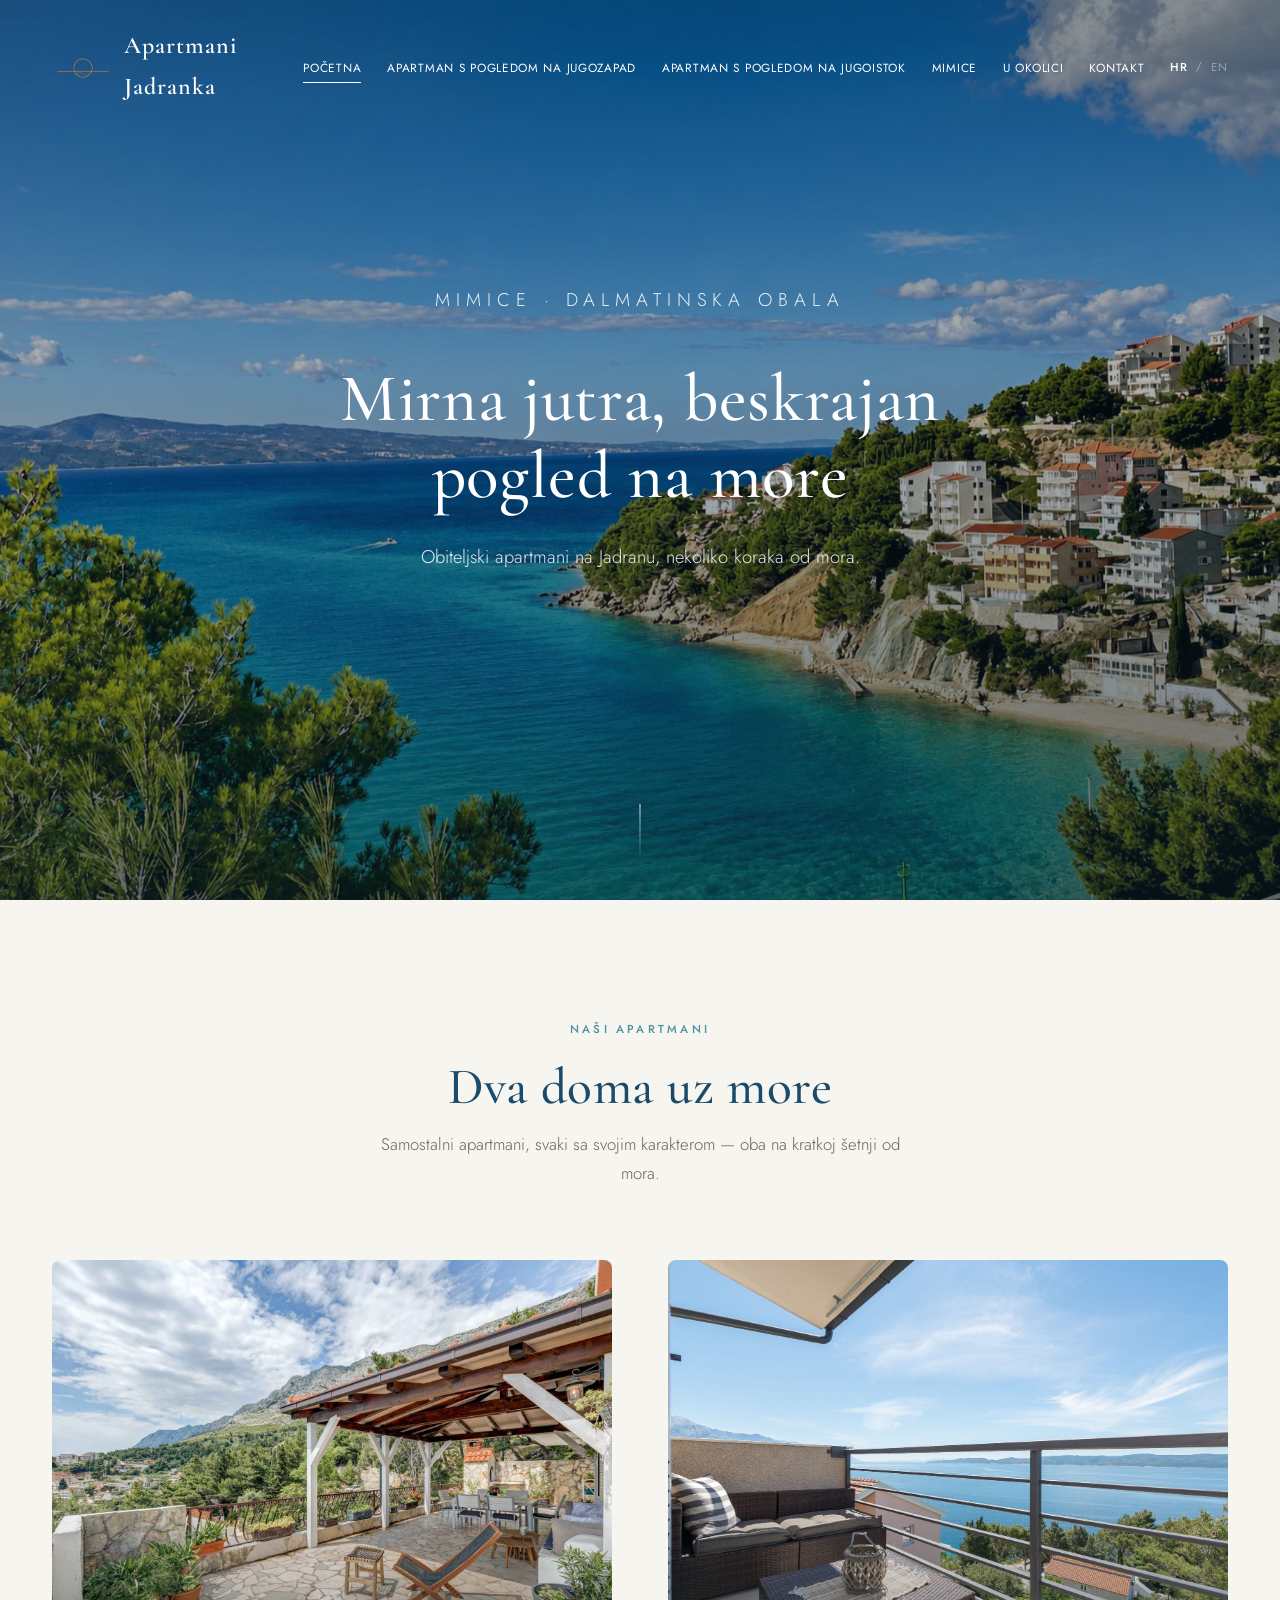
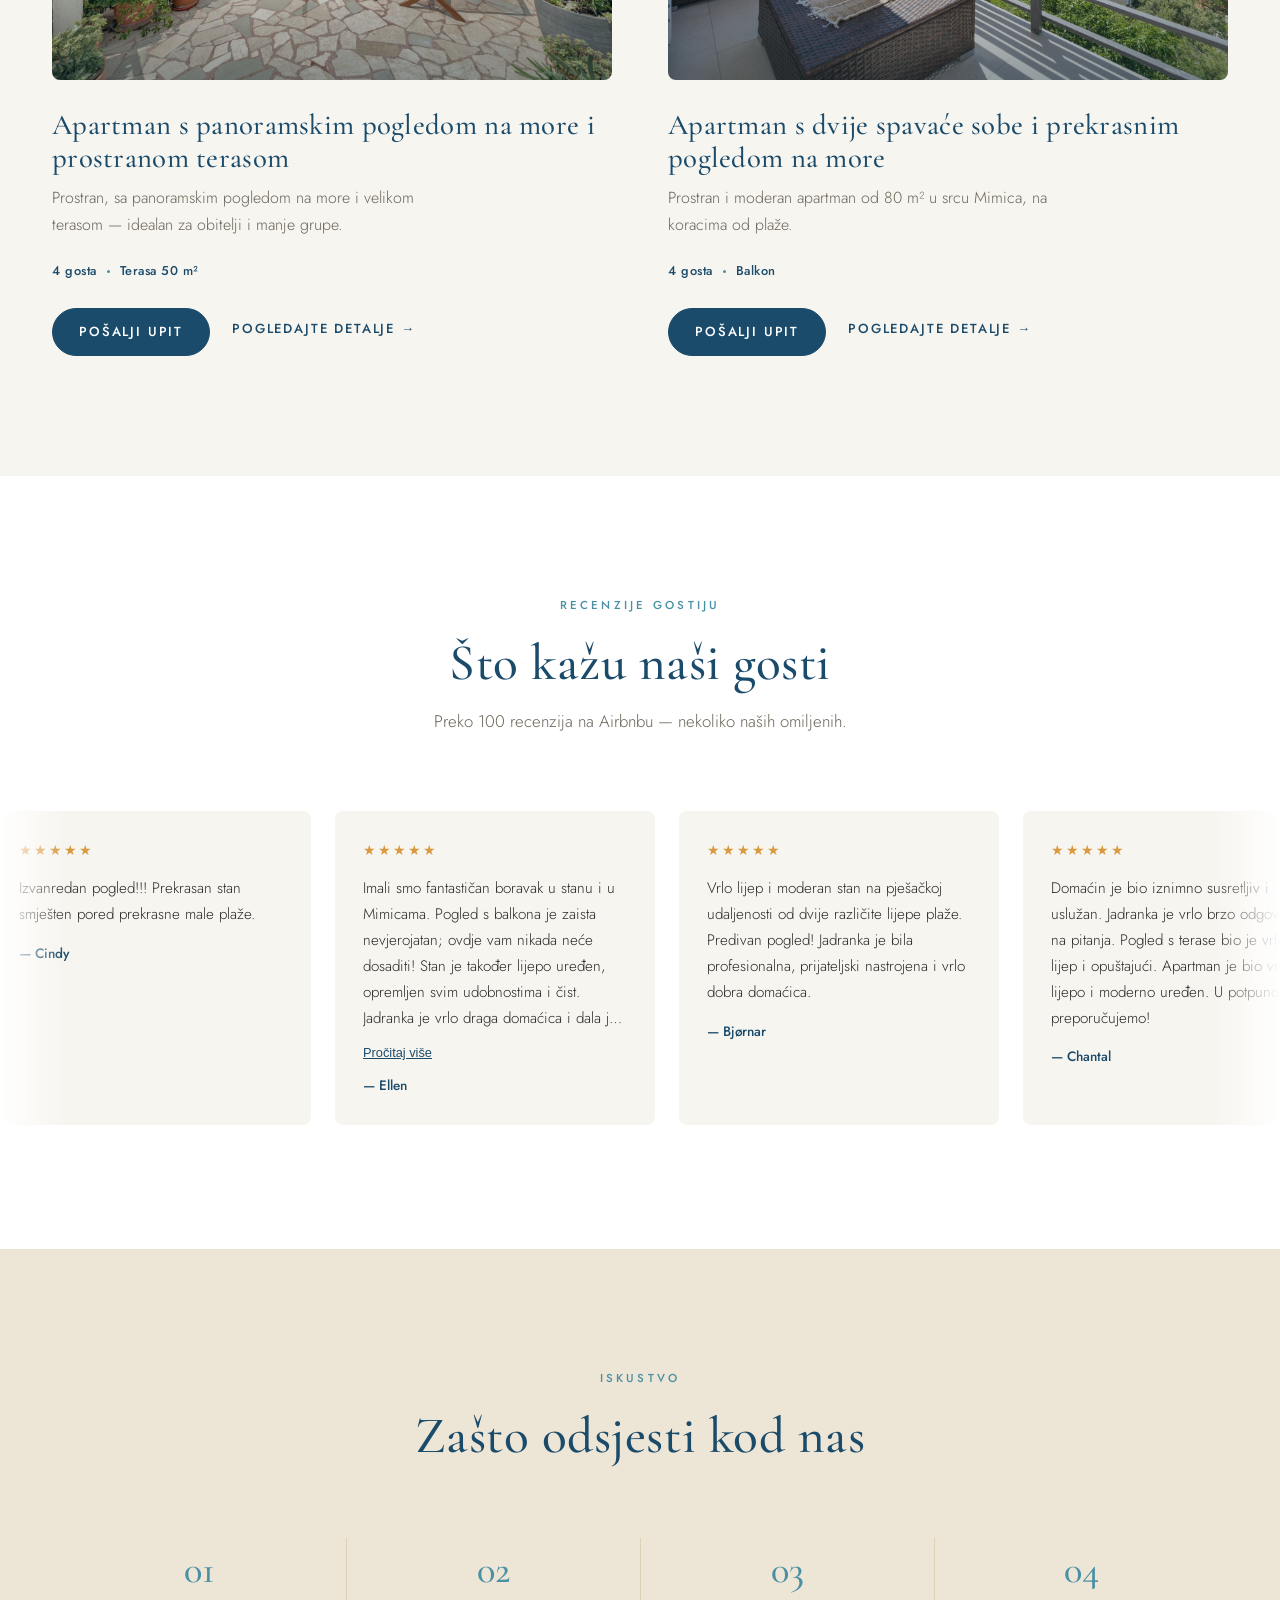
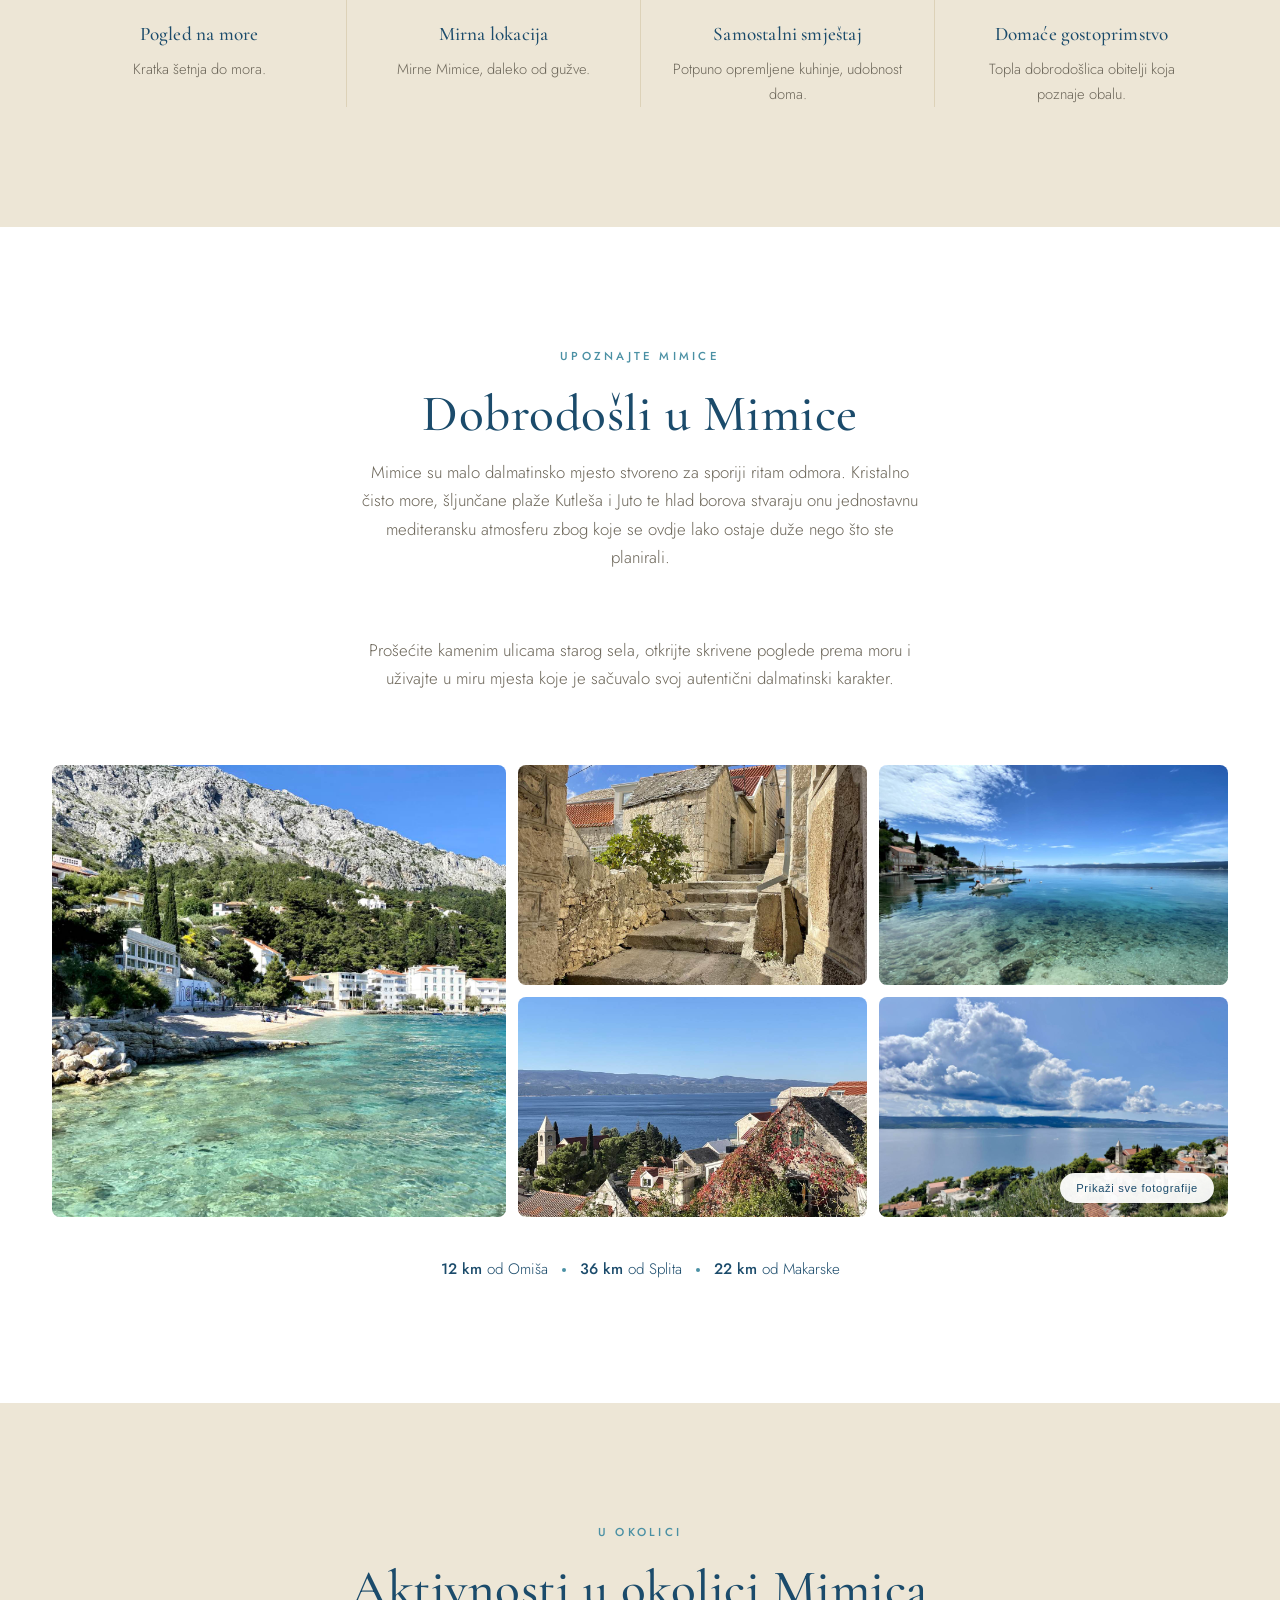
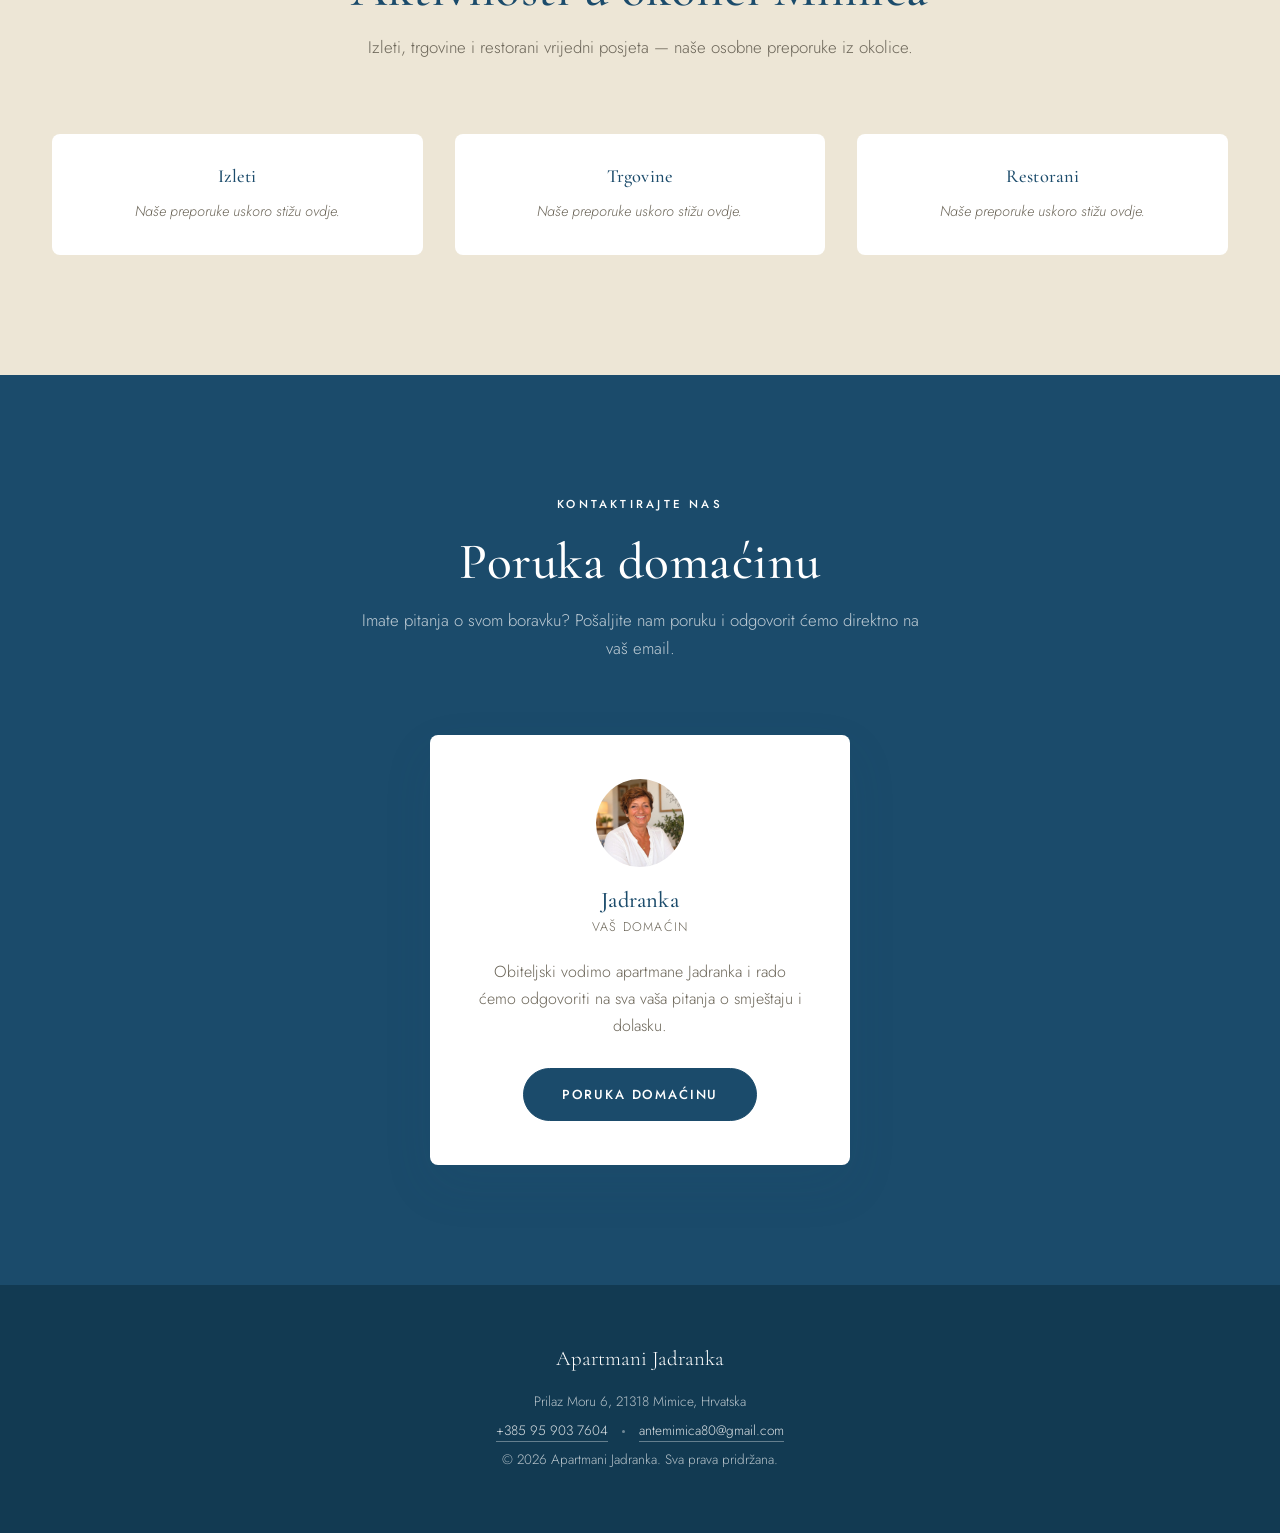
==== apartmani-jadranka/index.html @ 6786df34 "Add a Send Inquiry button to the homepage unit cards Lets a visitor jump straight to a unit's availa" ====
<!DOCTYPE html>
<html lang="hr">
<head>
  <meta charset="UTF-8">
  <meta name="viewport" content="width=device-width, initial-scale=1.0">
  <title>Apartmani Jadranka | Mimice, Dalmatinska obala, Hrvatska</title>
  <meta name="description" content="Obiteljski apartmani u Mimicama na dalmatinskoj obali, Hrvatska. Pogled na more, mirna lokacija, blizina plaže.">
  <link rel="preconnect" href="https://fonts.googleapis.com">
  <link rel="preconnect" href="https://fonts.gstatic.com" crossorigin>
  <link href="https://fonts.googleapis.com/css2?family=Cormorant+Garamond:wght@500;600&family=Jost:wght@300;400;500&display=swap" rel="stylesheet">
  <link rel="icon" href="images/favicon.ico" sizes="any">
  <link rel="icon" type="image/png" sizes="32x32" href="images/favicon-32x32.png">
  <link rel="icon" type="image/png" sizes="16x16" href="images/favicon-16x16.png">
  <link rel="apple-touch-icon" href="images/apple-touch-icon.png">
  <link rel="stylesheet" href="css/style.css?v=20260910">
</head>
<body>

  <header class="site-header">
    <nav class="nav">
      <a href="index.html" class="nav-brand"><img src="images/nav-logo-icon.png" alt="" class="nav-logo-icon" width="62" height="28">Apartmani Jadranka</a>
      <ul class="nav-links">
        <li><a href="index.html" class="active" data-i18n="nav.home">Home</a></li>
        <li><a href="pages/stan.html" data-i18n="nav.stan">Stan</a></li>
        <li><a href="pages/istok.html" data-i18n="nav.istok">Istok</a></li>
        <li><a href="index.html#mimice" data-i18n="nav.mimice">Mimice</a></li>
        <li><a href="index.html#riviera" data-i18n="nav.things">Nearby</a></li>
        <li><a href="index.html#contact" data-i18n="nav.contact">Contact</a></li>
        <li class="lang-switch">
          <button type="button" data-lang-btn="hr">HR</button>
          <span aria-hidden="true">/</span>
          <button type="button" data-lang-btn="en">EN</button>
        </li>
      </ul>
      <button class="nav-toggle" aria-label="Toggle menu" aria-expanded="false">
        <span></span><span></span><span></span>
      </button>
      <div class="nav-backdrop"></div>
    </nav>
  </header>

  <!-- ============ HERO ============ -->
  <section class="hero">
    <div class="hero-photo" style="background-image: url('images/mimice-hero.jpg?v=20260911');" aria-hidden="true"></div>
    <div class="hero-content">
      <p class="hero-eyebrow" data-i18n="home.hero.eyebrow">Mimice · Dalmatian Coast</p>
      <h1 data-i18n="home.hero.headline">Slow Mornings, Endless Sea Views</h1>
      <p data-i18n="home.hero.subtitle">Family-run apartments on the Adriatic, steps from the sea.</p>
    </div>
    <div class="scroll-cue"></div>
  </section>

  <!-- ============ INTRO / UNITS OVERVIEW ============ -->
  <section id="units" class="units-overview">
    <div class="container">
      <div class="section-header reveal">
        <span class="eyebrow" data-i18n="home.units.eyebrow">Our Apartments</span>
        <h2 class="section-title" data-i18n="home.units.title">Two Homes by the Sea</h2>
        <p class="section-subtitle" data-i18n="home.units.subtitle">Independent, self-contained apartments — each with its own character, both a short walk from the water.</p>
      </div>

      <div class="units-grid">
        <article class="unit-card reveal">
          <a href="pages/stan.html" class="unit-card-photo" data-i18n-aria-label="stan.display_name" aria-label="Stan"></a>
          <div class="unit-card-body">
            <h3><a href="pages/stan.html" data-i18n="stan.display_name">Stan</a></h3>
            <p data-i18n="home.units.stan_desc">Cozy and light-filled, with a private terrace — ideal for couples and small families.</p>
            <div class="unit-card-meta">
              <span data-i18n="home.units.stan_meta1">Sleeps 4</span>
              <span class="dot"></span>
              <span data-i18n="home.units.stan_meta2">Terrace</span>
            </div>
            <div class="unit-card-actions">
              <a href="pages/stan.html#availability" class="btn btn-primary" data-i18n="home.units.cta">Send Inquiry</a>
              <a href="pages/stan.html" class="text-link" data-i18n="home.units.stan_link">Discover Stan &rarr;</a>
            </div>
          </div>
        </article>

        <article class="unit-card reveal">
          <a href="pages/istok.html" class="unit-card-photo istok" data-i18n-aria-label="istok.display_name" aria-label="Istok"></a>
          <div class="unit-card-body">
            <h3><a href="pages/istok.html" data-i18n="istok.display_name">Istok</a></h3>
            <p data-i18n="home.units.istok_desc">A spacious, modern 80 m² apartment in the heart of Mimice, steps from the beach.</p>
            <div class="unit-card-meta">
              <span data-i18n="home.units.istok_meta1">Sleeps 4</span>
              <span class="dot"></span>
              <span data-i18n="home.units.istok_meta2">Balcony</span>
            </div>
            <div class="unit-card-actions">
              <a href="pages/istok.html#availability" class="btn btn-primary" data-i18n="home.units.cta">Send Inquiry</a>
              <a href="pages/istok.html" class="text-link" data-i18n="home.units.istok_link">Discover Istok &rarr;</a>
            </div>
          </div>
        </article>
      </div>
    </div>
  </section>

  <!-- ============ GUEST REVIEWS ============ -->
  <!-- Real Airbnb reviews (translated into HR/EN) — see js/reviews.js for the
       source data and js/i18n.js for the reviews.N.quote translations. The
       track below is built entirely by JS (duplicated for a seamless loop);
       this container just needs to exist. -->
  <section id="reviews" class="reviews-section">
    <div class="container">
      <div class="section-header reveal">
        <span class="eyebrow" data-i18n="reviews.eyebrow">Guest Reviews</span>
        <h2 class="section-title" data-i18n="reviews.title">What Our Guests Say</h2>
        <p class="section-subtitle" data-i18n="reviews.subtitle">Over 100 reviews on Airbnb — a few of our favorites.</p>
      </div>
    </div>
    <div class="reviews-track-wrap reveal">
      <div class="reviews-track" id="reviews-track"></div>
    </div>
  </section>

  <!-- ============ WHY STAY WITH US ============ -->
  <section class="why-stay">
    <div class="container">
      <div class="section-header reveal">
        <span class="eyebrow" data-i18n="home.why.eyebrow">The Experience</span>
        <h2 class="section-title" data-i18n="home.why.title">Why Stay With Us</h2>
      </div>

      <div class="features-grid reveal">
        <div class="feature-card">
          <div class="feature-icon">01</div>
          <h3 data-i18n="home.why.f1_title">Sea Views</h3>
          <p data-i18n="home.why.f1_desc">A short walk to the water's edge.</p>
        </div>
        <div class="feature-card">
          <div class="feature-icon">02</div>
          <h3 data-i18n="home.why.f2_title">Quiet Location</h3>
          <p data-i18n="home.why.f2_desc">Peaceful Mimice, away from the crowds.</p>
        </div>
        <div class="feature-card">
          <div class="feature-icon">03</div>
          <h3 data-i18n="home.why.f3_title">Self-Catering</h3>
          <p data-i18n="home.why.f3_desc">Fully equipped kitchens, home comforts.</p>
        </div>
        <div class="feature-card">
          <div class="feature-icon">04</div>
          <h3 data-i18n="home.why.f4_title">Local Hospitality</h3>
          <p data-i18n="home.why.f4_desc">A warm welcome from a family that knows the coast.</p>
        </div>
      </div>
    </div>
  </section>

  <!-- ============ MIMICE ============ -->
  <section id="mimice" class="mimice-section">
    <div class="container">
      <div class="section-header reveal">
        <span class="eyebrow" data-i18n="mimice.eyebrow">Discover Mimice</span>
        <h2 class="section-title" data-i18n="mimice.title">Welcome to Mimice</h2>
        <p class="section-subtitle" data-i18n="mimice.intro">Mimice is a small Dalmatian village made for a slower kind of holiday. Crystal-clear sea, the pebble beaches of Kutleša and Juto, and the shade of pine trees create that simple Mediterranean feeling that makes it easy to stay longer than you planned.</p>
        <p class="section-subtitle" data-i18n="mimice.intro2">Wander the stone streets of the old village, discover hidden glimpses of the sea, and enjoy the peace of a place that has kept its authentic Dalmatian character.</p>
      </div>

      <!-- The 2 "featured" photos (class="gallery-featured") are the ones shown in the
           compact preview (js/gallery.js) before a visitor clicks "Show all photos" — move
           the class to different tiles below to change which photos represent Mimice. -->
      <div class="gallery-grid reveal">
        <div class="gallery-item gallery-featured" style="background: url('images/mimice-1.jpg?v=20260911') center/cover no-repeat;"><span data-i18n="mimice.gallery.1">Mimice Coastline</span></div>
        <div class="gallery-item gallery-featured" style="background: url('images/mimice-2.jpg?v=20260911') center/cover no-repeat;"><span data-i18n="mimice.gallery.2">Old Village Alley</span></div>
        <div class="gallery-item" style="background: url('images/mimice-3.jpg?v=20260911') center/cover no-repeat;"><span data-i18n="mimice.gallery.3">Village Harbour</span></div>
        <div class="gallery-item" style="background: url('images/mimice-4.jpg?v=20260911') center/cover no-repeat;"><span data-i18n="mimice.gallery.4">View Over the Old Village</span></div>
        <div class="gallery-item" style="background: url('images/mimice-5.jpg?v=20260911') center/cover no-repeat;"><span data-i18n="mimice.gallery.5">Mimice from Above</span></div>
        <div class="gallery-item" style="background: url('images/mimice-6.jpg?v=20260911') center/cover no-repeat;"><span data-i18n="mimice.gallery.6">Along the Beach</span></div>
        <div class="gallery-item" style="background: url('images/mimice-7.jpg?v=20260911') center/cover no-repeat;"><span data-i18n="mimice.gallery.7">Summer Days at the Beach</span></div>
        <div class="gallery-item" style="background: url('images/mimice-8.jpg?v=20260911') center/cover no-repeat;"><span data-i18n="mimice.gallery.8">Crystal-Clear Water</span></div>
        <div class="gallery-item" style="background: url('images/mimice-9.jpg?v=20260911') center/cover no-repeat;"><span data-i18n="mimice.gallery.9">A Quiet Cove</span></div>
        <div class="gallery-item" style="background: url('images/mimice-10.jpg?v=20260911') center/cover no-repeat;"><span data-i18n="mimice.gallery.10">Hidden Corner of the Coast</span></div>
        <div class="gallery-item" style="background: url('images/mimice-11.jpg?v=20260911') center/cover no-repeat;"><span data-i18n="mimice.gallery.11">Sunset by the Sea</span></div>
        <div class="gallery-item" style="background: url('images/mimice-12.jpg?v=20260911') center/cover no-repeat;"><span data-i18n="mimice.gallery.12">Evening on the Adriatic</span></div>
        <div class="gallery-item" style="background: url('images/mimice-13.jpg?v=20260911') center/cover no-repeat;"><span data-i18n="mimice.gallery.13">Mimice at Dusk</span></div>
        <div class="gallery-item" style="background: url('images/mimice-14.jpg?v=20260911') center/cover no-repeat;"><span data-i18n="mimice.gallery.14">Mimice by Night</span></div>
      </div>

      <p class="mimice-distances reveal">
        <span><strong>12 km</strong> <span data-i18n="mimice.dist_omis">from Omiš</span></span>
        <span class="dot" aria-hidden="true"></span>
        <span><strong>36 km</strong> <span data-i18n="mimice.dist_split">from Split</span></span>
        <span class="dot" aria-hidden="true"></span>
        <span><strong>22 km</strong> <span data-i18n="mimice.dist_makarska">from Makarska</span></span>
      </p>
    </div>
  </section>

  <!-- ============ LOCAL AREA GUIDE ============ -->
  <section id="riviera" class="riviera-section">
    <div class="container">
      <div class="section-header reveal">
        <span class="eyebrow" data-i18n="riviera.eyebrow">Nearby</span>
        <h2 class="section-title" data-i18n="riviera.title">Things to Do Around Mimice</h2>
        <p class="section-subtitle" data-i18n="riviera.intro">Excursions, shops, and restaurants worth the trip — our own recommendations from the area.</p>
      </div>

      <div class="riviera-categories reveal">
        <div class="riviera-category">
          <h3 data-i18n="riviera.cat_excursions">Excursions</h3>
          <p class="riviera-placeholder" data-i18n="riviera.coming_soon">Our recommendations are coming here soon.</p>
        </div>
        <div class="riviera-category">
          <h3 data-i18n="riviera.cat_shops">Shops</h3>
          <p class="riviera-placeholder" data-i18n="riviera.coming_soon">Our recommendations are coming here soon.</p>
        </div>
        <div class="riviera-category">
          <h3 data-i18n="riviera.cat_restaurants">Restaurants</h3>
          <p class="riviera-placeholder" data-i18n="riviera.coming_soon">Our recommendations are coming here soon.</p>
        </div>
      </div>
    </div>
  </section>

  <!-- ============ CONTACT / MESSAGE HOST ============ -->
  <section id="contact" class="contact-section">
    <div class="container">
      <div class="section-header reveal">
        <span class="eyebrow" data-i18n="contact.eyebrow">Get in Touch</span>
        <h2 class="section-title" data-i18n="contact.title">Message Your Host</h2>
        <p class="section-subtitle" data-i18n="contact.subtitle">Questions about your stay? Send us a message and we'll reply directly to your email.</p>
      </div>

      <div class="contact-grid contact-grid-solo reveal">
        <div class="host-card">
          <img class="host-avatar" src="images/host-jadranka.jpg" alt="" aria-hidden="true">
          <h3 class="host-name" data-i18n="contact.host_name">Jadranka</h3>
          <p class="host-role" data-i18n="contact.host_role">Your Host</p>
          <p class="host-blurb" data-i18n="contact.host_blurb">We run Apartmani Jadranka as a family and are always happy to answer your questions about the apartments and your stay.</p>
          <button type="button" class="btn btn-primary" id="message-host-btn" data-i18n="contact.message_host_cta">Message Host</button>
        </div>
      </div>
    </div>
  </section>

  <!-- ============ MESSAGE HOST MODAL ============ -->
  <div class="modal-overlay" id="host-message-modal" hidden>
    <div class="modal-dialog" role="dialog" aria-modal="true" aria-labelledby="host-modal-title">
      <button type="button" class="modal-close" id="host-modal-close" data-i18n-aria-label="contact.modal_close" aria-label="Close">&times;</button>
      <h3 id="host-modal-title" data-i18n="contact.modal_title">Message Ante</h3>
      <form id="host-message-form" novalidate>
        <div class="form-group">
          <label for="host-msg-name" data-i18n="contact.form_name">Full Name</label>
          <input type="text" id="host-msg-name" name="name" data-i18n-placeholder="contact.form_name_ph" placeholder="Your name" required>
        </div>
        <div class="form-group">
          <label for="host-msg-email" data-i18n="contact.form_email">Email</label>
          <input type="email" id="host-msg-email" name="email" placeholder="you@example.com" required>
        </div>
        <div class="form-group">
          <label for="host-msg-message" data-i18n="contact.form_message">Message</label>
          <textarea id="host-msg-message" name="message" data-i18n-placeholder="contact.form_message_ph" placeholder="Tell us about your stay — number of guests, dates, special requests, etc." required></textarea>
        </div>
        <button type="submit" class="btn btn-primary" data-i18n="contact.form_submit">Send Message</button>
        <div id="host-message-status" class="form-status" role="status"></div>
      </form>
    </div>
  </div>

  <footer class="site-footer">
    <div class="container">
      <p class="footer-brand">Apartmani Jadranka</p>
      <p data-i18n="footer.address">Prilaz Moru 6, 21318 Mimice, Hrvatska</p>
      <p class="footer-contact">
        <a href="tel:+385959037604">+385 95 903 7604</a>
        <span class="dot" aria-hidden="true"></span>
        <a href="mailto:antemimica80@gmail.com">antemimica80@gmail.com</a>
      </p>
      <p>&copy; <span id="year"></span> Apartmani Jadranka. <span data-i18n="footer.rights">All rights reserved.</span></p>
    </div>
  </footer>

  <script src="js/i18n.js?v=20260911"></script>
  <script src="js/main.js?v=20260910"></script>
  <script src="js/gallery.js?v=20260911"></script>
  <script src="js/reviews.js?v=20260911"></script>
  <script>document.getElementById('year').textContent = new Date().getFullYear();</script>
</body>
</html>
---- apartmani-jadranka/css/style.css ----
/* ===========================================================
   Apartmani Jadranka — shared stylesheet
   Boutique Mediterranean: deep sea blue, warm stone white, sand.
   Edit the CSS variables below to retheme the whole site at once.
   =========================================================== */

:root {
  /* --- Colors --- */
  --color-sea-deep: #1b4b6b;
  --color-sea: #4a90a4;
  --color-sea-mist: #eef3f4;
  --color-stone: #f7f5f0;
  --color-sand: #ede6d6;
  --color-sand-dark: #ddd2b8;
  --color-white: #ffffff;
  --color-text: #2a2a28;
  --color-text-light: #6b6558;

  /* --- Type --- */
  --font-display: 'Cormorant Garamond', Georgia, 'Times New Roman', serif;
  --font-body: 'Jost', -apple-system, BlinkMacSystemFont, 'Segoe UI', sans-serif;

  /* --- Layout --- */
  --max-width: 1240px;
  --radius: 4px;
  --radius-lg: 8px;
  --shadow-soft: 0 20px 50px rgba(27, 75, 107, 0.1);
  --shadow-small: 0 6px 20px rgba(27, 75, 107, 0.1);
}

/* --- Reset --- */
* {
  box-sizing: border-box;
  margin: 0;
  padding: 0;
}

html {
  scroll-behavior: smooth;
}

body {
  font-family: var(--font-body);
  font-weight: 300;
  color: var(--color-text);
  background-color: var(--color-stone);
  line-height: 1.7;
  -webkit-font-smoothing: antialiased;
}

img {
  max-width: 100%;
  display: block;
}

a {
  color: inherit;
  text-decoration: none;
}

ul {
  list-style: none;
}

.container {
  width: 100%;
  max-width: var(--max-width);
  margin: 0 auto;
  padding: 0 32px;
}

h1, h2, h3, h4 {
  font-family: var(--font-display);
  font-weight: 500;
  line-height: 1.15;
  color: var(--color-sea-deep);
  letter-spacing: 0.01em;
}

.eyebrow {
  display: block;
  text-transform: uppercase;
  letter-spacing: 0.28em;
  font-size: 0.72rem;
  font-weight: 500;
  color: var(--color-sea);
  margin-bottom: 18px;
}

h2.section-title {
  font-size: clamp(2.2rem, 5vw, 3.2rem);
  font-weight: 500;
  text-align: center;
  margin-bottom: 14px;
}

p.section-subtitle {
  text-align: center;
  color: var(--color-text-light);
  max-width: 560px;
  margin: 0 auto 64px;
  font-size: 1.05rem;
  font-weight: 300;
}

.section-header {
  text-align: center;
  margin-bottom: 72px;
}

section {
  padding: 120px 0;
}

/* --- Scroll reveal --- */
.reveal {
  opacity: 0;
  transform: translateY(28px);
  transition: opacity 0.9s ease, transform 0.9s ease;
}

.reveal.visible {
  opacity: 1;
  transform: translateY(0);
}

.btn {
  display: inline-block;
  padding: 16px 38px;
  border-radius: 999px;
  font-family: var(--font-body);
  font-weight: 500;
  font-size: 0.82rem;
  letter-spacing: 0.14em;
  text-transform: uppercase;
  cursor: pointer;
  border: 1px solid transparent;
  transition: all 0.3s ease;
}

.btn-primary {
  background-color: var(--color-sea-deep);
  color: var(--color-white);
  border-color: var(--color-sea-deep);
}

.btn-primary:hover {
  background-color: transparent;
  color: var(--color-sea-deep);
}

.contact-section .btn-primary:hover {
  background-color: var(--color-white);
  color: var(--color-sea-deep);
}

.btn-outline {
  background-color: transparent;
  border-color: var(--color-sea-deep);
  color: var(--color-sea-deep);
}

.btn-outline:hover {
  background-color: var(--color-sea-deep);
  color: var(--color-white);
}

.text-link {
  display: inline-flex;
  align-items: center;
  gap: 8px;
  font-size: 0.82rem;
  font-weight: 500;
  letter-spacing: 0.14em;
  text-transform: uppercase;
  color: var(--color-sea-deep);
  border-bottom: 1px solid transparent;
  padding-bottom: 4px;
  transition: gap 0.25s ease, border-color 0.25s ease;
}

.text-link:hover {
  gap: 14px;
  border-color: var(--color-sea-deep);
}

/* ===========================================================
   Header / Navigation
   =========================================================== */

.site-header {
  position: fixed;
  top: 0;
  left: 0;
  right: 0;
  z-index: 100;
  background-color: transparent;
  transition: background-color 0.4s ease, box-shadow 0.4s ease, padding 0.4s ease;
}

.site-header.scrolled,
.site-header.solid {
  background-color: rgba(247, 245, 240, 0.94);
  backdrop-filter: blur(10px);
  box-shadow: 0 4px 24px rgba(27, 75, 107, 0.08);
}

.nav {
  display: flex;
  align-items: center;
  justify-content: space-between;
  padding: 26px 32px;
  max-width: var(--max-width);
  margin: 0 auto;
  transition: padding 0.4s ease;
}

.site-header.scrolled .nav {
  padding: 18px 32px;
}

.nav-brand {
  display: flex;
  align-items: center;
  gap: 10px;
  font-family: var(--font-display);
  font-size: 1.5rem;
  font-weight: 600;
  letter-spacing: 0.04em;
  color: var(--color-white);
  transition: color 0.4s ease;
}

.nav-logo-icon {
  height: 28px;
  width: auto;
  flex: none;
}

.site-header.scrolled .nav-brand,
.site-header.solid .nav-brand {
  color: var(--color-sea-deep);
}

.nav-links {
  display: flex;
  gap: 26px;
  align-items: center;
}

.nav-links a {
  font-weight: 400;
  font-size: 0.74rem;
  letter-spacing: 0.06em;
  text-transform: uppercase;
  color: var(--color-white);
  white-space: nowrap;
  padding-bottom: 6px;
  border-bottom: 1px solid transparent;
  transition: border-color 0.25s ease, color 0.4s ease;
}

.site-header.scrolled .nav-links a,
.site-header.solid .nav-links a {
  color: var(--color-text);
}

.nav-links a:hover,
.nav-links a.active {
  border-bottom-color: currentColor;
}

.lang-switch {
  display: flex;
  align-items: center;
  gap: 8px;
  font-size: 0.72rem;
  letter-spacing: 0.08em;
  color: rgba(255, 255, 255, 0.6);
  transition: color 0.4s ease;
}

.site-header.scrolled .lang-switch,
.site-header.solid .lang-switch {
  color: var(--color-text-light);
}

.lang-switch button {
  background: none;
  border: none;
  padding: 0;
  font-family: var(--font-body);
  font-size: 0.72rem;
  letter-spacing: 0.08em;
  color: inherit;
  cursor: pointer;
  opacity: 0.65;
  transition: opacity 0.2s ease;
}

.lang-switch button.active {
  opacity: 1;
  font-weight: 500;
  color: var(--color-white);
}

.site-header.scrolled .lang-switch button.active,
.site-header.solid .lang-switch button.active {
  color: var(--color-sea-deep);
}

.nav-toggle {
  display: none;
  flex-direction: column;
  justify-content: space-between;
  width: 26px;
  height: 18px;
  background: none;
  border: none;
  cursor: pointer;
  padding: 0;
}

.nav-toggle span {
  display: block;
  height: 1px;
  width: 100%;
  background-color: var(--color-white);
  transition: transform 0.25s ease, opacity 0.25s ease, background-color 0.4s ease;
}

.site-header.scrolled .nav-toggle span,
.site-header.solid .nav-toggle span {
  background-color: var(--color-sea-deep);
}

.nav-toggle[aria-expanded="true"] span:nth-child(1) {
  transform: translateY(8.5px) rotate(45deg);
}

.nav-toggle[aria-expanded="true"] span:nth-child(2) {
  opacity: 0;
}

.nav-toggle[aria-expanded="true"] span:nth-child(3) {
  transform: translateY(-8.5px) rotate(-45deg);
}

/* The hamburger turns into an X above the drawer, so it needs the
   drawer's (dark-on-light) color regardless of header scroll state. */
.nav-toggle[aria-expanded="true"] span {
  background-color: var(--color-sea-deep) !important;
}

.nav-backdrop {
  display: none;
}

/* ===========================================================
   Hero
   =========================================================== */

.hero {
  position: relative;
  min-height: 100vh;
  display: flex;
  align-items: center;
  justify-content: center;
  text-align: center;
  color: var(--color-white);
  overflow: hidden;
  background-color: var(--color-sea-deep);
}

.hero-photo {
  position: absolute;
  inset: 0;
  z-index: 0;
  background-size: cover;
  background-position: center;
  animation: hero-photo-in 1.8s ease both;
}

@keyframes hero-photo-in {
  from { opacity: 0; transform: scale(1.06); }
  to { opacity: 1; transform: scale(1); }
}

.hero::after {
  content: "";
  position: absolute;
  inset: 0;
  z-index: 1;
  background: linear-gradient(180deg, rgba(9, 26, 36, 0.5) 0%, rgba(9, 26, 36, 0.32) 42%, rgba(9, 26, 36, 0.62) 100%);
  pointer-events: none;
}

.hero-content {
  position: relative;
  z-index: 2;
  padding: 0 32px;
  max-width: 760px;
}

.hero-eyebrow {
  text-transform: uppercase;
  letter-spacing: 0.32em;
  font-size: 0.78rem;
  font-weight: 400;
  color: rgba(255, 255, 255, 0.85);
  margin-bottom: 26px;
}

.hero h1 {
  color: var(--color-white);
  font-weight: 500;
  font-size: clamp(2.2rem, 5.5vw, 4.2rem);
  line-height: 1.15;
  margin-bottom: 26px;
  letter-spacing: 0.01em;
}

.hero p {
  font-size: clamp(1rem, 1.6vw, 1.15rem);
  font-weight: 300;
  color: rgba(255, 255, 255, 0.88);
  max-width: 480px;
  margin: 0 auto 44px;
  line-height: 1.8;
}

.scroll-cue {
  position: absolute;
  bottom: 40px;
  left: 50%;
  transform: translateX(-50%);
  z-index: 2;
  width: 1px;
  height: 56px;
  background: linear-gradient(180deg, rgba(255, 255, 255, 0.9), transparent);
}

/* ===========================================================
   Units overview (homepage)
   =========================================================== */

.units-overview {
  background-color: var(--color-stone);
}

.units-grid {
  display: grid;
  grid-template-columns: repeat(2, 1fr);
  gap: 56px;
}

.unit-card {
  text-align: left;
}

.unit-card-photo {
  height: 420px;
  display: flex;
  align-items: flex-end;
  color: var(--color-white);
  padding: 32px;
  border-radius: var(--radius-lg);
  overflow: hidden;
  position: relative;
  margin-bottom: 28px;
  background: linear-gradient(180deg, rgba(18, 40, 51, 0) 55%, rgba(18, 40, 51, 0.45) 100%), url('../images/stan-cover.jpg?v=20260911') center/cover no-repeat;
  transition: transform 0.6s cubic-bezier(0.22, 1, 0.36, 1);
}

.unit-card-photo.istok {
  background: linear-gradient(180deg, rgba(18, 40, 51, 0) 55%, rgba(18, 40, 51, 0.45) 100%), url('../images/istok-cover.jpg') center/cover no-repeat;
}

.unit-card:hover .unit-card-photo {
  transform: scale(1.03);
}

.unit-card-photo-label {
  position: relative;
  z-index: 2;
  font-family: var(--font-body);
  font-size: 0.72rem;
  letter-spacing: 0.18em;
  text-transform: uppercase;
  opacity: 0.85;
}

.unit-card-body h3 {
  font-size: 1.8rem;
  margin-bottom: 10px;
}

.unit-card-body h3 a {
  transition: color 0.2s ease;
}

.unit-card-body h3 a:hover {
  color: var(--color-sea);
}

.unit-card-body p {
  color: var(--color-text-light);
  margin-bottom: 22px;
  font-weight: 300;
  max-width: 46ch;
}

.unit-card-meta {
  display: flex;
  align-items: center;
  gap: 10px;
  margin-bottom: 26px;
  font-size: 0.8rem;
  letter-spacing: 0.04em;
  color: var(--color-sea-deep);
  font-weight: 500;
}

.unit-card-meta .dot {
  width: 3px;
  height: 3px;
  border-radius: 50%;
  background-color: var(--color-sea);
}

.unit-card-actions {
  display: flex;
  align-items: center;
  flex-wrap: wrap;
  gap: 22px;
}

.unit-card-actions .btn {
  padding: 12px 26px;
}

/* ===========================================================
   Guest reviews (rotating marquee — see js/reviews.js)
   =========================================================== */

.reviews-section {
  background-color: var(--color-white);
  overflow: hidden;
}

.reviews-track-wrap {
  overflow-x: auto;
  overflow-y: hidden;
  -webkit-overflow-scrolling: touch;
  scrollbar-width: none;
  -ms-overflow-style: none;
  cursor: grab;
  /* Fade the marquee out at both edges instead of hard-cutting cards. */
  -webkit-mask-image: linear-gradient(90deg, transparent 0, #000 64px, #000 calc(100% - 64px), transparent 100%);
  mask-image: linear-gradient(90deg, transparent 0, #000 64px, #000 calc(100% - 64px), transparent 100%);
}

.reviews-track-wrap::-webkit-scrollbar {
  display: none;
}

.reviews-track-wrap.dragging {
  cursor: grabbing;
  scroll-snap-type: none;
}

.reviews-track {
  display: flex;
  gap: 24px;
  width: max-content;
  padding: 4px 32px;
}

.review-card {
  flex: none;
  width: 320px;
  background-color: var(--color-stone);
  border-radius: var(--radius-lg);
  padding: 28px;
  cursor: pointer;
  transition: box-shadow 0.2s ease;
}

.review-card:hover,
.review-card:focus-visible {
  box-shadow: var(--shadow-soft);
  outline: none;
}

.review-stars {
  color: #d99a3f;
  font-size: 0.85rem;
  letter-spacing: 2px;
  margin-bottom: 14px;
}

.review-quote {
  font-size: 0.95rem;
  font-weight: 300;
  line-height: 1.7;
  color: var(--color-text);
  margin: 0 0 14px;
  display: -webkit-box;
  -webkit-line-clamp: 6;
  -webkit-box-orient: vertical;
  overflow: hidden;
}

.review-more {
  display: block;
  background: none;
  border: none;
  padding: 0;
  margin-bottom: 14px;
  font-size: 0.8rem;
  font-weight: 500;
  color: var(--color-sea-deep);
  text-decoration: underline;
  cursor: pointer;
}

.review-more[hidden] {
  display: none;
}

.review-author {
  font-size: 0.85rem;
  font-weight: 500;
  color: var(--color-sea-deep);
  margin: 0;
}

.review-modal-dialog {
  max-width: 560px;
}

.review-modal-dialog .review-quote {
  -webkit-line-clamp: unset;
  overflow: visible;
  font-size: 1.05rem;
}

/* ===========================================================
   Why stay with us
   =========================================================== */

.why-stay {
  background-color: var(--color-sand);
}

.features-grid {
  display: grid;
  grid-template-columns: repeat(4, 1fr);
  gap: 0;
}

.feature-card {
  text-align: center;
  padding: 0 28px;
  border-left: 1px solid var(--color-sand-dark);
}

.feature-card:first-child {
  border-left: none;
}

.feature-icon {
  font-family: var(--font-display);
  font-size: 2.4rem;
  font-weight: 500;
  color: var(--color-sea);
  margin-bottom: 20px;
}

.feature-card h3 {
  font-size: 1.2rem;
  margin-bottom: 12px;
}

.feature-card p {
  color: var(--color-text-light);
  font-size: 0.92rem;
  font-weight: 300;
}

/* ===========================================================
   Unit pages
   =========================================================== */

.unit-hero-page {
  padding: 200px 0 90px;
  text-align: center;
  background-color: var(--color-stone);
}

.unit-hero-page .breadcrumb {
  font-size: 0.75rem;
  letter-spacing: 0.14em;
  text-transform: uppercase;
  color: var(--color-text-light);
  margin-bottom: 22px;
}

.unit-hero-page .breadcrumb a {
  color: var(--color-sea);
}

.unit-hero-page h1 {
  font-size: clamp(2.6rem, 6vw, 4.2rem);
  margin-bottom: 18px;
}

.unit-hero-page p.tagline {
  color: var(--color-text-light);
  max-width: 520px;
  margin: 0 auto;
  font-size: 1.05rem;
  font-weight: 300;
}

.gallery-grid {
  display: grid;
  grid-template-columns: repeat(4, 1fr);
  grid-template-rows: repeat(4, 220px);
  gap: 16px;
}

.gallery-item {
  border-radius: var(--radius-lg);
  display: flex;
  align-items: flex-end;
  color: rgba(255, 255, 255, 0.85);
  font-size: 0.72rem;
  letter-spacing: 0.14em;
  text-transform: uppercase;
  padding: 18px;
  background: linear-gradient(160deg, #3d879e 0%, var(--color-sea-deep) 100%);
  transition: transform 0.6s cubic-bezier(0.22, 1, 0.36, 1);
  overflow: hidden;
  /* Replace each placeholder with:
     background: url('../images/your-photo.jpg') center/cover no-repeat; */
}

.gallery-item:hover {
  transform: scale(1.02);
}

.gallery-item:nth-child(1) { background: linear-gradient(160deg, #3d879e 0%, var(--color-sea-deep) 100%); }
.gallery-item:nth-child(2) { background: linear-gradient(160deg, #3d879e 0%, var(--color-sea-deep) 100%); }
.gallery-item:nth-child(3) { background: linear-gradient(160deg, #8a6a4f 0%, #5e4530 100%); }
.gallery-item:nth-child(4) { background: linear-gradient(160deg, #8a6a4f 0%, #5e4530 100%); }
.gallery-item:nth-child(5) { background: linear-gradient(160deg, #7f9587 0%, #4b5d4f 100%); }
.gallery-item:nth-child(6) { background: linear-gradient(160deg, #7f9587 0%, #4b5d4f 100%); }
.gallery-item:nth-child(7) { background: linear-gradient(160deg, var(--color-sea-deep) 0%, #0e2c3f 100%); }
.gallery-item:nth-child(8) { background: linear-gradient(160deg, var(--color-sea-deep) 0%, #0e2c3f 100%); }
.gallery-item:nth-child(9) { background: linear-gradient(160deg, #a6805f 0%, #6b4d34 100%); }
.gallery-item:nth-child(10) { background: linear-gradient(160deg, #a6805f 0%, #6b4d34 100%); }
.gallery-item:nth-child(11) { background: linear-gradient(160deg, #6f7f99 0%, #3c455c 100%); }
.gallery-item:nth-child(12) { background: linear-gradient(160deg, #6f7f99 0%, #3c455c 100%); }
.gallery-item:nth-child(13) { background: linear-gradient(160deg, #9c8a5e 0%, #665a3a 100%); }
.gallery-item:nth-child(14) { background: linear-gradient(160deg, #9c8a5e 0%, #665a3a 100%); }
.gallery-item:nth-child(15) { background: linear-gradient(160deg, #5f9c7f 0%, #2f5240 100%); }
.gallery-item:nth-child(16) { background: linear-gradient(160deg, #5f9c7f 0%, #2f5240 100%); }

/* The full gallery-grid above is the source of truth for photos/labels and
   stays visible as a no-JS fallback; js/gallery.js hides it and builds the
   compact preview + lightbox below once it runs. */
.gallery-grid.gallery-grid-hidden {
  display: none;
}

/* ===========================================================
   Gallery preview (Airbnb-style: 1 large + 4 small) & lightbox
   =========================================================== */

.gallery-preview {
  display: grid;
  grid-template-columns: 1.3fr 1fr 1fr;
  grid-template-rows: repeat(2, 220px);
  gap: 12px;
}

.gallery-preview-tile {
  position: relative;
  border: none;
  padding: 0;
  border-radius: var(--radius-lg);
  overflow: hidden;
  cursor: pointer;
  background-size: cover;
  background-position: center;
  transition: transform 0.6s cubic-bezier(0.22, 1, 0.36, 1);
}

.gallery-preview-tile:hover {
  transform: scale(1.02);
}

.gallery-preview-tile:first-child {
  grid-column: 1;
  grid-row: 1 / span 2;
}

.gallery-show-all {
  position: absolute;
  right: 14px;
  bottom: 14px;
  background-color: rgba(255, 255, 255, 0.94);
  color: var(--color-sea-deep);
  font-size: 0.7rem;
  font-weight: 500;
  letter-spacing: 0.06em;
  padding: 9px 16px;
  border-radius: 999px;
  box-shadow: var(--shadow-small);
}

/* Desktop: the hero tile's own "show all" copy stays hidden — the one on
   the last small tile is the visible entry point (see the mobile override
   below, where it flips). */
.gallery-preview-tile:first-child .gallery-show-all {
  display: none;
}

.lightbox {
  position: fixed;
  inset: 0;
  z-index: 1000;
  background-color: rgba(9, 26, 36, 0.94);
  display: none;
  align-items: center;
  justify-content: center;
}

.lightbox.open {
  display: flex;
}

/* html, not just body, because html is the actual scrolling element on
   some mobile browsers — locking only body leaves the page scrollable
   behind a "fixed" overlay. */
html.lightbox-locked,
body.lightbox-locked {
  overflow: hidden;
}

.lightbox-stage {
  width: min(90vw, 1100px);
  text-align: center;
}

.lightbox-image {
  width: 100%;
  height: min(70vh, 640px);
  background-size: contain;
  background-position: center;
  background-repeat: no-repeat;
  border-radius: var(--radius-lg);
}

.lightbox-caption {
  margin-top: 18px;
  color: var(--color-white);
  font-size: 0.85rem;
  letter-spacing: 0.1em;
  text-transform: uppercase;
}

.lightbox-counter {
  margin-top: 6px;
  color: rgba(255, 255, 255, 0.55);
  font-size: 0.78rem;
}

.lightbox-close,
.lightbox-prev,
.lightbox-next {
  position: absolute;
  background-color: rgba(255, 255, 255, 0.12);
  border: none;
  color: var(--color-white);
  cursor: pointer;
  border-radius: 50%;
  transition: background-color 0.2s ease;
}

.lightbox-close:hover,
.lightbox-prev:hover,
.lightbox-next:hover {
  background-color: rgba(255, 255, 255, 0.24);
}

.lightbox-close {
  top: 24px;
  right: 24px;
  width: 44px;
  height: 44px;
  font-size: 1.4rem;
  line-height: 1;
}

.lightbox-prev,
.lightbox-next {
  top: 50%;
  transform: translateY(-50%);
  width: 52px;
  height: 52px;
  font-size: 1.3rem;
}

.lightbox-prev { left: 24px; }
.lightbox-next { right: 24px; }

.unit-details {
  padding: 110px 0;
}

.unit-details-grid {
  display: grid;
  grid-template-columns: 1.3fr 1fr;
  gap: 80px;
  align-items: start;
}

.unit-description .eyebrow {
  margin-bottom: 14px;
}

.unit-description h2 {
  text-align: left;
  font-size: 2.2rem;
  margin-bottom: 24px;
}

.unit-description p {
  color: var(--color-text-light);
  margin-bottom: 20px;
  font-weight: 300;
}

.sleeps-badge {
  display: inline-block;
  color: var(--color-sea-deep);
  font-family: var(--font-display);
  font-size: 1.1rem;
  font-style: italic;
  margin-bottom: 24px;
}

.amenities-heading {
  font-size: 0.78rem;
  letter-spacing: 0.18em;
  text-transform: uppercase;
  color: var(--color-sea-deep);
  margin-top: 40px;
  margin-bottom: 22px;
  display: block;
  font-weight: 500;
}

.amenities-list {
  display: grid;
  grid-template-columns: repeat(2, 1fr);
  gap: 14px 24px;
}

.amenities-list li {
  font-size: 0.95rem;
  font-weight: 300;
  color: var(--color-text);
  padding-bottom: 14px;
  border-bottom: 1px solid var(--color-sand-dark);
}

/* --- Categorized amenities (Stan, Istok) --- */
.amenities-categories {
  display: grid;
  grid-template-columns: repeat(2, 1fr);
  gap: 36px 40px;
  margin-top: 24px;
}

.amenity-category-title {
  font-family: var(--font-body);
  font-size: 0.74rem;
  letter-spacing: 0.16em;
  text-transform: uppercase;
  color: var(--color-sea);
  font-weight: 500;
  margin-bottom: 16px;
}

.amenity-category .amenities-list {
  display: block;
}

.amenity-category .amenities-list li {
  font-size: 0.92rem;
  padding-bottom: 10px;
  margin-bottom: 10px;
}

.amenities-heading-not-included {
  color: var(--color-text-light);
}

.amenities-list-not-included li {
  color: var(--color-text-light);
  text-decoration: line-through;
  text-decoration-color: var(--color-sand-dark);
  border-bottom-color: var(--color-sand-dark);
}

/* ===========================================================
   Availability & Pricing (calendar + booking summary)
   =========================================================== */

.availability-section {
  background-color: var(--color-sand);
}

.availability-grid {
  display: grid;
  grid-template-columns: 1.7fr 1fr;
  gap: 56px;
  align-items: start;
}

.calendar-widget {
  background-color: var(--color-white);
  border-radius: var(--radius-lg);
  padding: 36px;
  box-shadow: var(--shadow-soft);
}

.calendar-header {
  display: flex;
  align-items: flex-start;
  justify-content: space-between;
  gap: 16px;
  margin-bottom: 24px;
}

.calendar-nav {
  flex: none;
  margin-top: 6px;
}

/* Two months side by side (Airbnb-style) so a check-in near month's end
   and a check-out early the next month are both visible at once — no
   navigation needed in between. Collapses to one month on narrow screens
   (see the max-width: 720px override below). */
.calendar-months {
  display: flex;
  flex: 1;
  gap: 32px;
  min-width: 0;
}

.calendar-month {
  flex: 1;
  min-width: 0;
}

.calendar-month-label {
  font-family: var(--font-display);
  font-size: 1.3rem;
  color: var(--color-sea-deep);
  display: block;
  text-align: center;
  margin-bottom: 16px;
}

.calendar-nav {
  width: 36px;
  height: 36px;
  border-radius: 50%;
  border: 1px solid var(--color-sand-dark);
  background: none;
  color: var(--color-sea-deep);
  font-size: 1rem;
  cursor: pointer;
  transition: background-color 0.2s ease, border-color 0.2s ease;
}

.calendar-nav:hover {
  background-color: var(--color-sea-mist);
  border-color: var(--color-sea);
}

.calendar-weekdays {
  display: grid;
  grid-template-columns: repeat(7, 1fr);
  margin-bottom: 8px;
}

.calendar-weekdays span {
  text-align: center;
  font-size: 0.68rem;
  letter-spacing: 0.08em;
  text-transform: uppercase;
  color: var(--color-text-light);
  padding-bottom: 8px;
}

.calendar-days {
  display: grid;
  grid-template-columns: repeat(7, 1fr);
  gap: 4px;
}

.calendar-day {
  aspect-ratio: 1;
  border: none;
  background: none;
  border-radius: 50%;
  font-family: var(--font-body);
  font-size: 0.88rem;
  font-weight: 400;
  color: var(--color-text);
  cursor: pointer;
  transition: background-color 0.2s ease, color 0.2s ease;
}

.calendar-day.empty {
  cursor: default;
}

.calendar-day:not(.unavailable):not(.empty):hover {
  background-color: var(--color-sea-mist);
}

.calendar-day.unavailable {
  color: var(--color-sand-dark);
  text-decoration: line-through;
  cursor: not-allowed;
}

.calendar-day.selected {
  background-color: var(--color-sea-deep);
  color: var(--color-white);
}

.calendar-day.in-range {
  background-color: var(--color-sea-mist);
  border-radius: 0;
}

.calendar-legend {
  display: flex;
  gap: 20px;
  margin-top: 24px;
  flex-wrap: wrap;
}

.legend-item {
  display: flex;
  align-items: center;
  gap: 8px;
  font-size: 0.78rem;
  color: var(--color-text-light);
}

.legend-dot {
  width: 10px;
  height: 10px;
  border-radius: 50%;
  display: inline-block;
}

.legend-dot.available {
  background-color: var(--color-sea-mist);
  border: 1px solid var(--color-sand-dark);
}

.legend-dot.unavailable {
  background-color: var(--color-sand-dark);
}

.legend-dot.selected {
  background-color: var(--color-sea-deep);
}

.calendar-updated {
  margin-top: 18px;
  font-size: 0.72rem;
  color: var(--color-text-light);
}

.booking-summary {
  background-color: var(--color-white);
  border-radius: var(--radius-lg);
  padding: 36px;
  box-shadow: var(--shadow-soft);
  position: sticky;
  top: 130px;
}

.booking-prompt {
  font-size: 0.95rem;
  color: var(--color-text-light);
  font-weight: 300;
}

.booking-prompt.unavailable-msg {
  color: #9c3a26;
}

.booking-dates {
  font-family: var(--font-display);
  font-size: 1.3rem;
  color: var(--color-sea-deep);
  margin-bottom: 18px;
}

.booking-line {
  display: flex;
  justify-content: space-between;
  padding: 12px 0;
  border-top: 1px solid var(--color-sand-dark);
  font-size: 0.92rem;
  color: var(--color-text-light);
  font-weight: 300;
}

.booking-line.total {
  color: var(--color-sea-deep);
  font-weight: 500;
  font-size: 1.05rem;
}

.booking-clear {
  margin-top: 16px;
  margin-bottom: 4px;
}

.booking-summary .pricing-note {
  margin-top: 20px;
  text-align: left;
}

.inquiry-form {
  margin-top: 28px;
  padding-top: 28px;
  border-top: 1px solid var(--color-sand-dark);
}

.inquiry-form-title {
  font-size: 1.05rem;
  color: var(--color-sea-deep);
  margin-bottom: 20px;
}

.inquiry-form .btn {
  width: 100%;
  text-align: center;
}

.pricing-card {
  background-color: var(--color-white);
  border-radius: var(--radius-lg);
  padding: 44px 36px;
  box-shadow: var(--shadow-soft);
  position: sticky;
  top: 130px;
  text-align: center;
}

.pricing-card h3 {
  font-size: 1.3rem;
  margin-bottom: 14px;
}

.pricing-card p {
  color: var(--color-text-light);
  font-size: 0.92rem;
  font-weight: 300;
  margin-bottom: 28px;
}

.pricing-note {
  margin-top: 18px;
  font-size: 0.75rem;
  letter-spacing: 0.04em;
  color: var(--color-text-light);
}

/* ===========================================================
   Contact / Availability
   =========================================================== */

.contact-section {
  background-color: var(--color-sea-deep);
  color: var(--color-white);
}

.contact-section h2.section-title,
.contact-section .eyebrow {
  color: var(--color-white);
}

.contact-section p.section-subtitle {
  color: rgba(255, 255, 255, 0.72);
}

.contact-grid {
  display: grid;
  grid-template-columns: 1.1fr 0.9fr;
  gap: 64px;
  align-items: start;
}

.contact-grid-solo {
  grid-template-columns: 1fr;
  justify-items: center;
}

.contact-grid-solo .host-card {
  max-width: 420px;
  width: 100%;
}

.form-row {
  display: grid;
  grid-template-columns: 1fr 1fr;
  gap: 20px;
}

.form-group {
  margin-bottom: 24px;
}

.form-group label {
  display: block;
  font-size: 0.72rem;
  letter-spacing: 0.12em;
  text-transform: uppercase;
  color: var(--color-sea-deep);
  margin-bottom: 10px;
}

.form-group input,
.form-group select,
.form-group textarea {
  width: 100%;
  padding: 12px 2px;
  border: none;
  border-bottom: 1px solid var(--color-sand-dark);
  border-radius: 0;
  font-family: var(--font-body);
  font-weight: 300;
  font-size: 0.95rem;
  color: var(--color-text);
  background-color: transparent;
  transition: border-color 0.2s ease;
}

.form-group input:focus,
.form-group select:focus,
.form-group textarea:focus {
  outline: none;
  border-color: var(--color-sea-deep);
}

.form-group textarea {
  resize: vertical;
  min-height: 90px;
}

.form-status {
  margin-top: 20px;
  padding: 16px 18px;
  border-radius: var(--radius);
  font-size: 0.88rem;
  font-weight: 400;
  display: none;
}

.form-status.visible {
  display: block;
}

.form-status.success {
  background-color: #e2f4e6;
  color: #276b3b;
}

.form-status.error {
  background-color: #fbe4e0;
  color: #9c3a26;
}

.form-status.sending {
  display: block;
  background-color: rgba(255, 255, 255, 0.12);
  color: var(--color-text-light);
}

.host-card {
  background-color: var(--color-white);
  border-radius: var(--radius-lg);
  padding: 44px;
  box-shadow: var(--shadow-soft);
  text-align: center;
}

.host-avatar {
  width: 88px;
  height: 88px;
  border-radius: 50%;
  object-fit: cover;
  display: block;
  margin: 0 auto 20px;
}

.host-name {
  color: var(--color-sea-deep);
  font-size: 1.4rem;
  margin-bottom: 4px;
}

.host-role {
  font-size: 0.78rem;
  letter-spacing: 0.1em;
  text-transform: uppercase;
  color: var(--color-text-light);
  margin-bottom: 20px;
}

.host-blurb {
  color: var(--color-text-light);
  font-weight: 300;
  margin-bottom: 28px;
}

/* ===========================================================
   Message Host modal
   =========================================================== */

.modal-overlay {
  position: fixed;
  inset: 0;
  background-color: rgba(15, 32, 45, 0.55);
  display: flex;
  align-items: center;
  justify-content: center;
  padding: 20px;
  z-index: 1000;
}

.modal-overlay[hidden] {
  display: none;
}

.modal-dialog {
  position: relative;
  background-color: var(--color-white);
  border-radius: var(--radius-lg);
  padding: 44px;
  max-width: 460px;
  width: 100%;
  box-shadow: var(--shadow-soft);
}

.modal-dialog h3 {
  color: var(--color-sea-deep);
  margin-bottom: 24px;
  padding-right: 24px;
}

.modal-close {
  position: absolute;
  top: 16px;
  right: 20px;
  border: none;
  background: none;
  font-size: 1.6rem;
  line-height: 1;
  color: var(--color-text-light);
  cursor: pointer;
}

.modal-close:hover {
  color: var(--color-sea-deep);
}

html.modal-open,
body.modal-open {
  overflow: hidden;
}

/* ===========================================================
   Mimice
   =========================================================== */

.mimice-section {
  background-color: var(--color-white);
}

.mimice-distances {
  display: flex;
  justify-content: center;
  align-items: center;
  gap: 14px;
  flex-wrap: wrap;
  margin-top: 40px;
  font-size: 0.95rem;
  color: var(--color-sea-deep);
}

.mimice-distances strong {
  font-weight: 500;
}

.mimice-distances .dot {
  width: 4px;
  height: 4px;
  border-radius: 50%;
  background-color: var(--color-sea);
}

/* ===========================================================
   Local area guide (Riviera)
   =========================================================== */

.riviera-section {
  background-color: var(--color-sand);
}

.riviera-categories {
  display: grid;
  grid-template-columns: repeat(3, 1fr);
  gap: 32px;
}

.riviera-category {
  background-color: var(--color-white);
  border-radius: var(--radius-lg);
  padding: 32px;
  text-align: center;
}

.riviera-category h3 {
  color: var(--color-sea-deep);
  font-size: 1.15rem;
  margin-bottom: 12px;
}

.riviera-placeholder {
  color: var(--color-text-light);
  font-weight: 300;
  font-style: italic;
  font-size: 0.9rem;
}

/* ===========================================================
   Footer
   =========================================================== */

.site-footer {
  background-color: #123a52;
  color: rgba(255, 255, 255, 0.7);
  padding: 56px 0;
  text-align: center;
  font-size: 0.85rem;
  font-weight: 300;
}

.site-footer .footer-brand {
  font-family: var(--font-display);
  font-size: 1.3rem;
  color: var(--color-white);
  margin-bottom: 14px;
}

.site-footer p {
  margin-bottom: 6px;
}

.footer-contact a {
  color: rgba(255, 255, 255, 0.85);
  border-bottom: 1px solid rgba(255, 255, 255, 0.35);
  padding-bottom: 1px;
  transition: color 0.2s ease, border-color 0.2s ease;
}

.footer-contact a:hover {
  color: var(--color-white);
  border-color: var(--color-white);
}

.footer-contact .dot {
  display: inline-block;
  width: 3px;
  height: 3px;
  border-radius: 50%;
  background-color: rgba(255, 255, 255, 0.4);
  margin: 0 10px;
  vertical-align: middle;
}

/* ===========================================================
   Responsive
   =========================================================== */

/* The full-text nav ("Apartman s pogledom na more", etc.) needs real
   room to fit on one line — it wraps well before typical phone/tablet
   breakpoints (including landscape phones up to ~1100px), so the
   mobile drawer kicks in much earlier than other layout changes below. */
@media (max-width: 1180px) {
  .nav-brand {
    font-size: 1.25rem;
    gap: 8px;
    white-space: nowrap;
  }

  .nav-logo-icon {
    height: 22px;
  }

  .nav-toggle {
    display: flex;
    position: relative;
    z-index: 1002;
  }

  /* height is set explicitly (not via top+bottom) because the header uses
     backdrop-filter when scrolled/solid, which makes it a new containing
     block for fixed descendants — bottom:0 would then resolve against the
     header's own (short) box instead of the viewport. */
  .nav-links {
    position: fixed;
    top: 0;
    right: 0;
    height: 100vh;
    height: 100dvh;
    width: 78%;
    max-width: 320px;
    background-color: var(--color-stone);
    flex-direction: column;
    align-items: flex-start;
    justify-content: center;
    padding: 40px;
    gap: 30px;
    box-shadow: -10px 0 40px rgba(27, 75, 107, 0.15);
    transform: translateX(100%);
    transition: transform 0.35s ease;
    z-index: 1001;
  }

  .nav-links.open {
    transform: translateX(0);
  }

  .nav-links a {
    color: var(--color-text) !important;
    font-size: 0.9rem;
    white-space: normal;
  }

  .nav-links .lang-switch {
    color: var(--color-text-light) !important;
    margin-top: 8px;
  }

  .nav-links .lang-switch button {
    color: inherit !important;
  }

  .nav-links .lang-switch button.active {
    color: var(--color-sea-deep) !important;
  }

  .nav-backdrop {
    display: block;
    position: fixed;
    top: 0;
    left: 0;
    right: 0;
    height: 100vh;
    height: 100dvh;
    background-color: rgba(15, 32, 45, 0.5);
    z-index: 1000;
    opacity: 0;
    visibility: hidden;
    transition: opacity 0.35s ease, visibility 0.35s ease;
  }

  .nav-backdrop.open {
    opacity: 1;
    visibility: visible;
  }

  html.nav-open,
  body.nav-open {
    overflow: hidden;
  }
}

@media (max-width: 900px) {
  .units-grid {
    grid-template-columns: 1fr;
    gap: 64px;
  }

  .features-grid {
    grid-template-columns: repeat(2, 1fr);
    row-gap: 48px;
  }

  .feature-card:nth-child(3) {
    border-left: none;
  }

  .unit-details-grid {
    grid-template-columns: 1fr;
    gap: 56px;
  }

  .pricing-card {
    position: static;
  }

  .amenities-categories {
    grid-template-columns: 1fr;
    gap: 28px;
  }

  .availability-grid {
    grid-template-columns: 1fr;
    gap: 40px;
  }

  .booking-summary {
    position: static;
  }

  .contact-grid {
    grid-template-columns: 1fr;
  }

  .riviera-categories {
    grid-template-columns: 1fr;
  }

  .gallery-grid {
    grid-template-columns: repeat(2, 1fr);
    grid-template-rows: repeat(8, 180px);
  }
}

@media (max-width: 720px) {
  section {
    padding: 80px 0;
  }

  .review-card {
    width: 260px;
    padding: 22px;
  }

  .reviews-track-wrap {
    -webkit-mask-image: linear-gradient(90deg, transparent 0, #000 32px, #000 calc(100% - 32px), transparent 100%);
    mask-image: linear-gradient(90deg, transparent 0, #000 32px, #000 calc(100% - 32px), transparent 100%);
  }

  .gallery-preview {
    grid-template-columns: 1fr;
    grid-template-rows: 260px;
  }

  .gallery-preview-tile:not(:first-child) {
    display: none;
  }

  .gallery-preview-tile:first-child {
    grid-column: 1;
    grid-row: 1;
  }

  .gallery-preview-tile:first-child .gallery-show-all {
    display: inline-block;
  }

  .lightbox-close {
    top: 14px;
    right: 14px;
    width: 38px;
    height: 38px;
  }

  .lightbox-prev,
  .lightbox-next {
    width: 42px;
    height: 42px;
  }

  .lightbox-prev { left: 10px; }
  .lightbox-next { right: 10px; }

  .section-header {
    margin-bottom: 48px;
  }

  p.section-subtitle {
    margin-bottom: 48px;
  }

  .form-row {
    grid-template-columns: 1fr;
  }

  .amenities-list {
    grid-template-columns: 1fr;
  }

  .unit-hero-page {
    padding-top: 160px;
  }

  .calendar-widget,
  .booking-summary {
    padding: 26px;
  }

  .calendar-month-label {
    font-size: 1.1rem;
  }

  /* Only room for one month on narrow screens — the "next" button still
     steps a month at a time, same as the two-month desktop view. */
  .calendar-month-second {
    display: none;
  }
}

@media (max-width: 520px) {
  .features-grid {
    grid-template-columns: 1fr;
  }

  .feature-card {
    border-left: none;
    border-top: 1px solid var(--color-sand-dark);
    padding: 40px 12px 0;
  }

  .feature-card:first-child {
    border-top: none;
    padding-top: 0;
  }
}
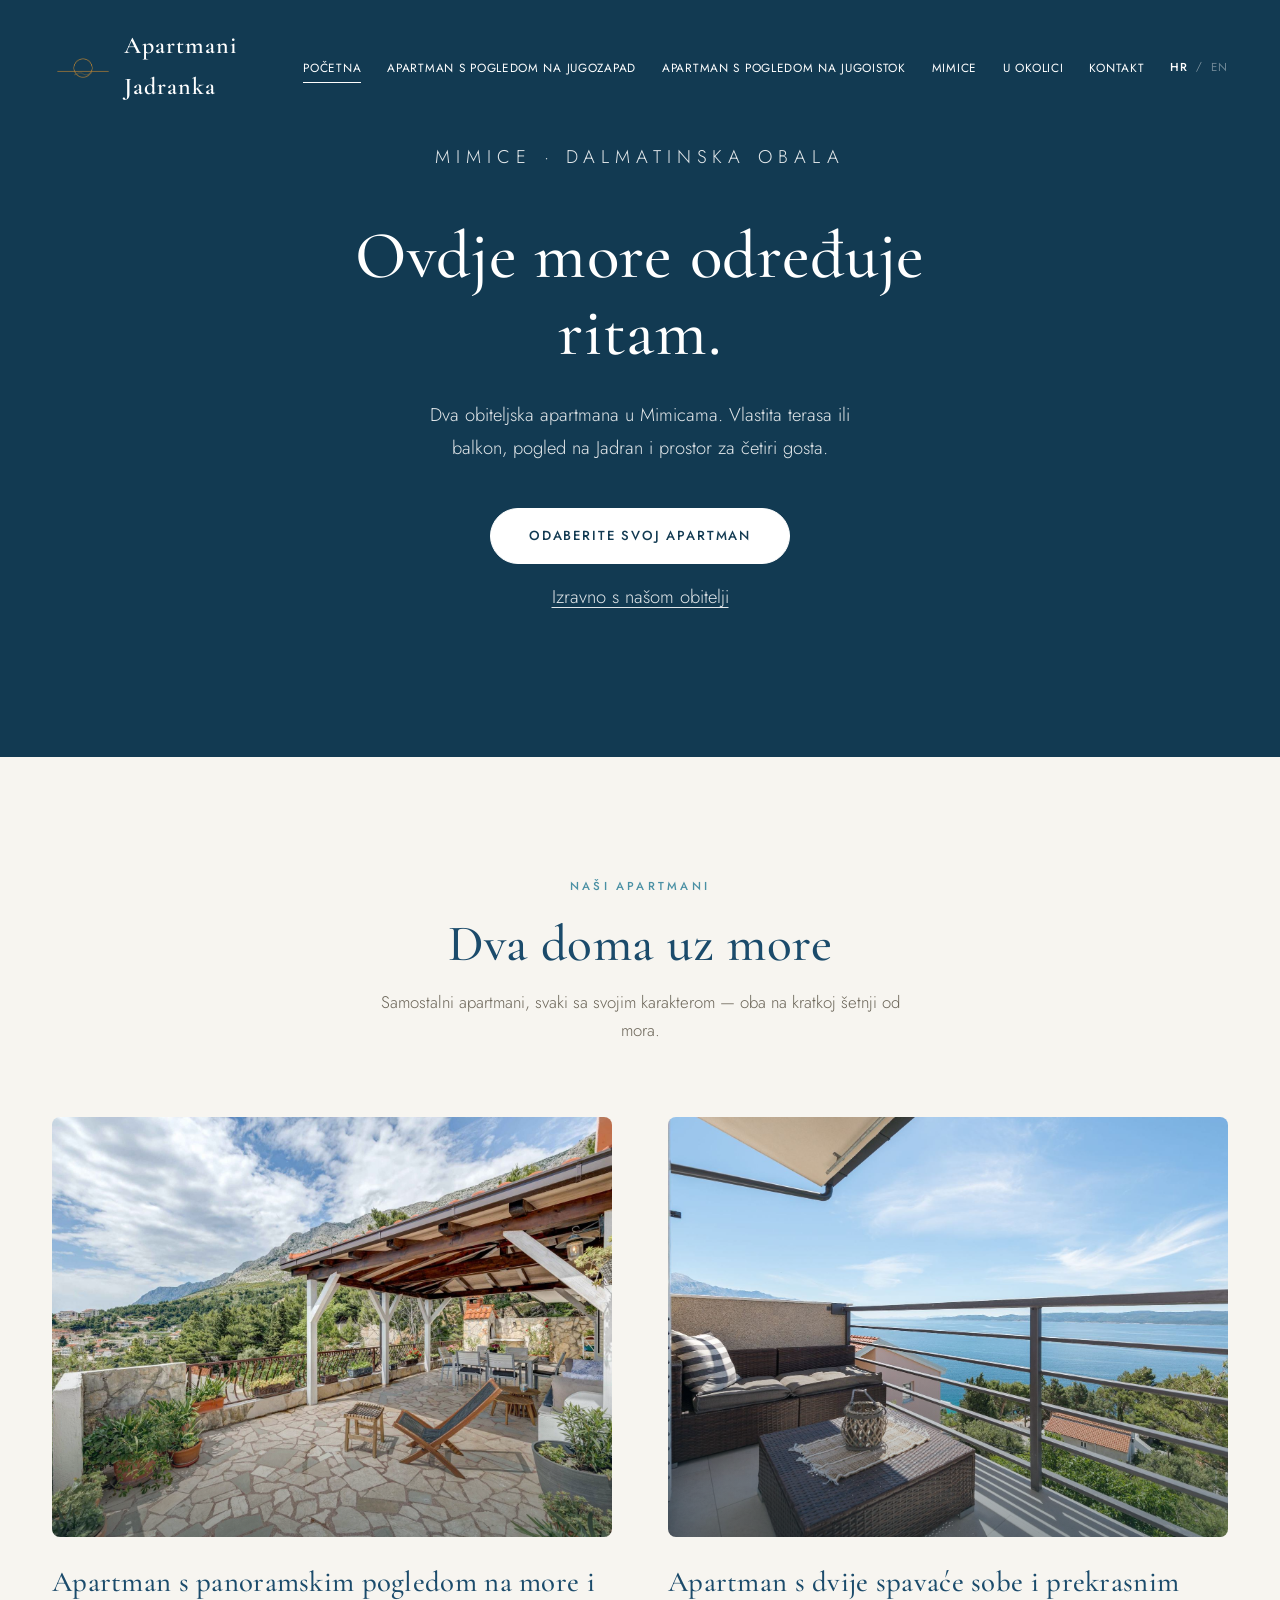
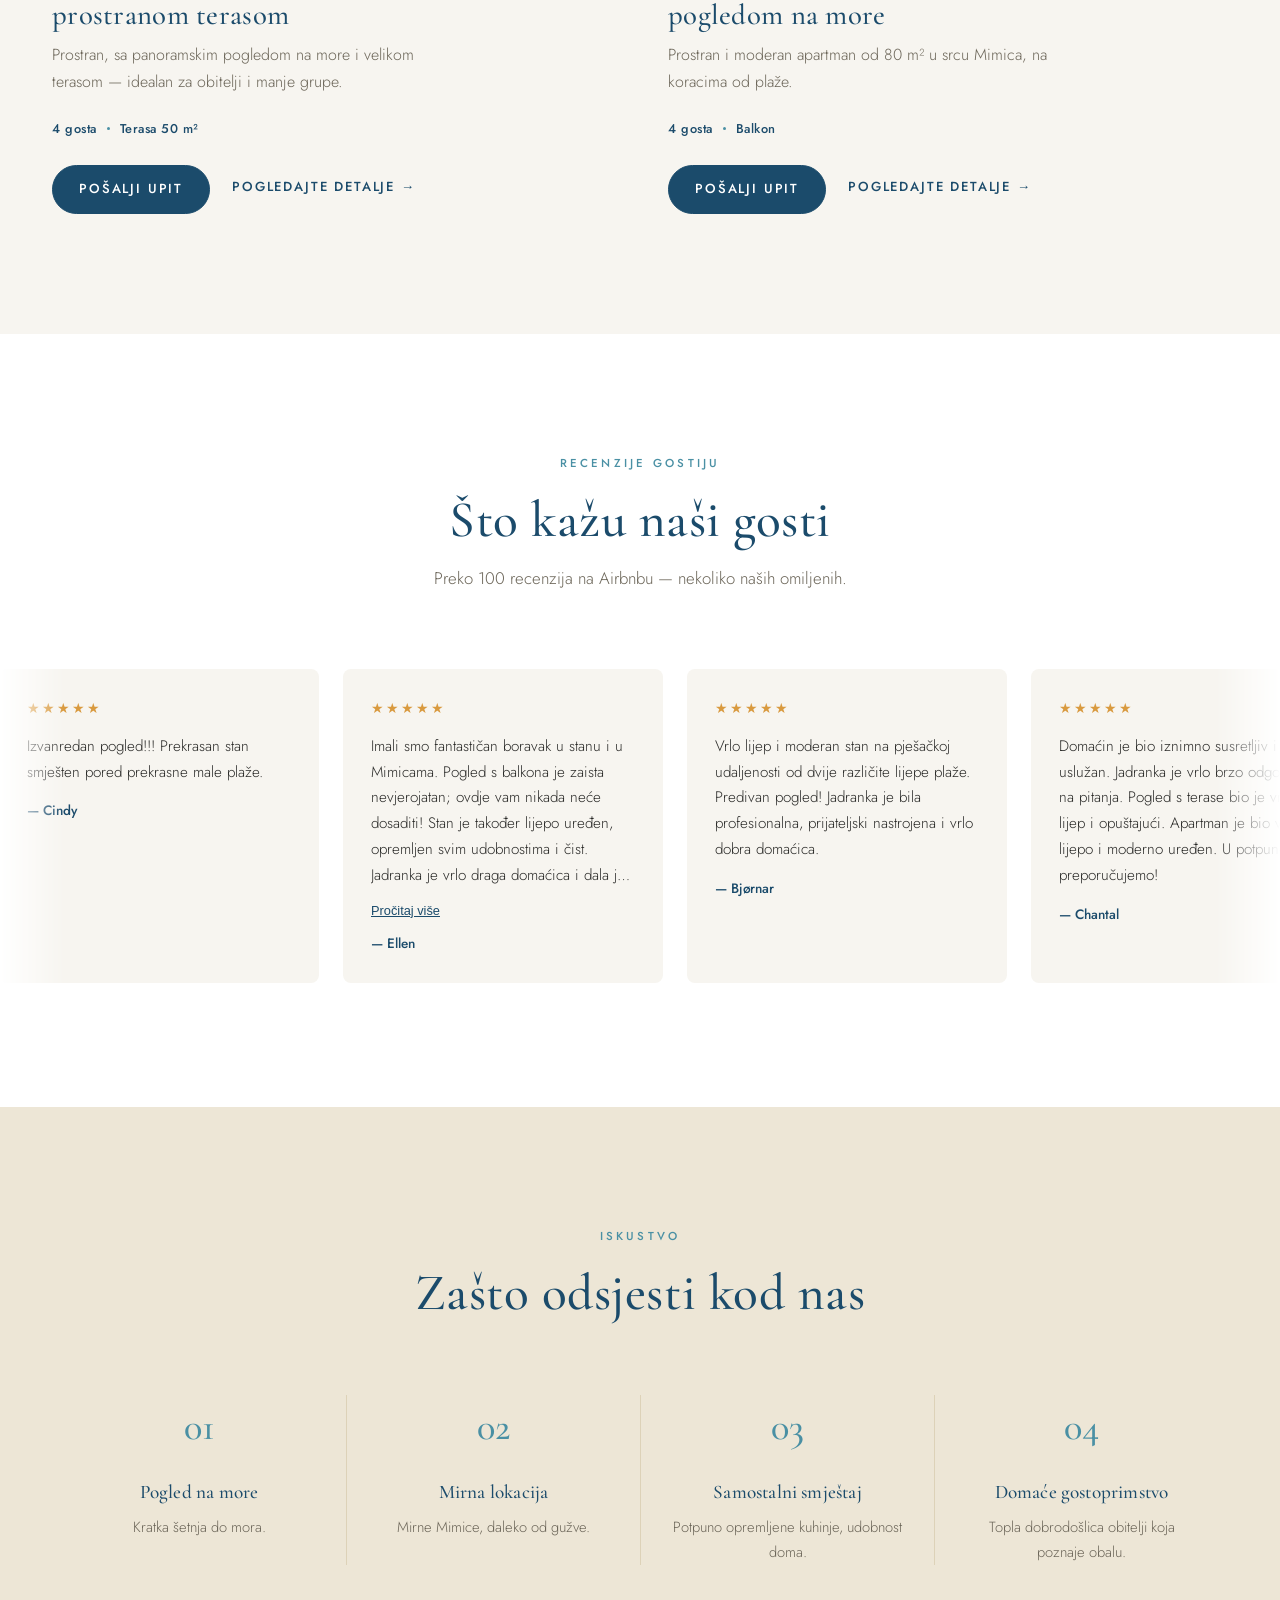
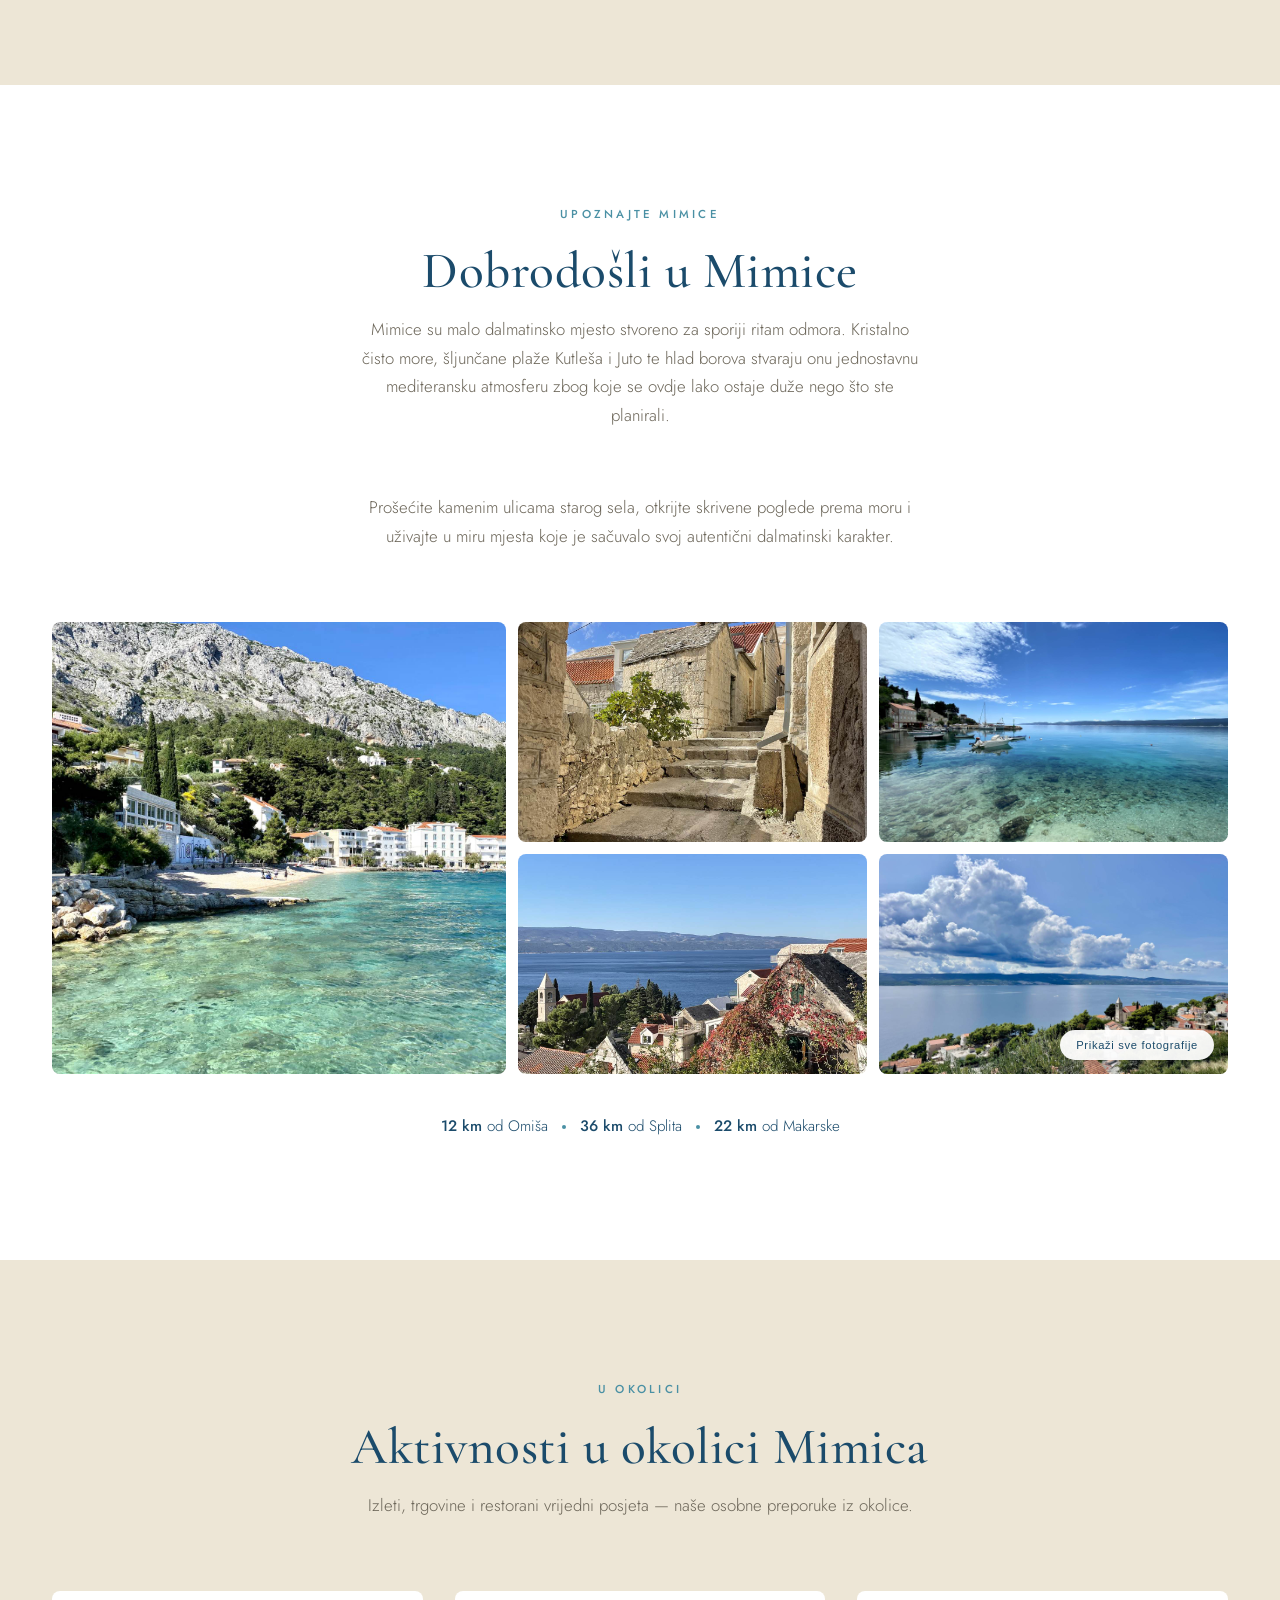
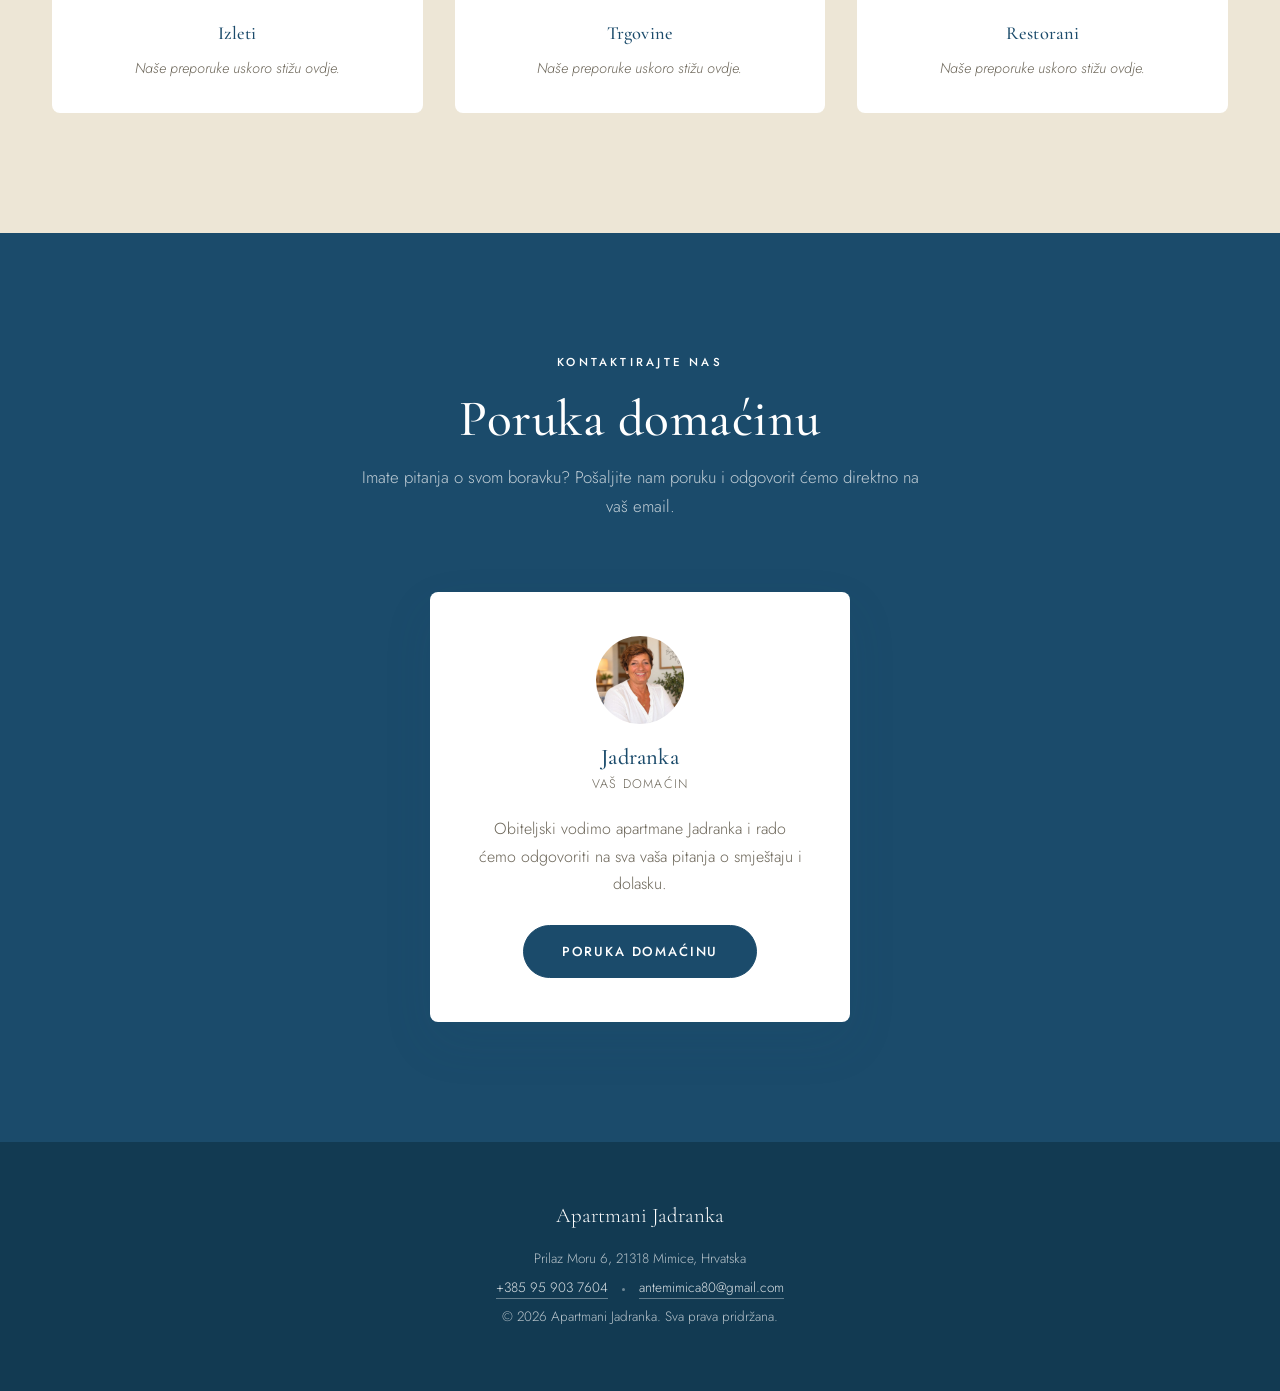
==== commit eca4ac82: "WIP preview: dark solid hero instead of photo (not approved yet) Exploratory alternative requested f" ====
--- a/apartmani-jadranka/index.html
+++ b/apartmani-jadranka/index.html
@@ -39,15 +39,17 @@
     </nav>
   </header>
 
-  <!-- ============ HERO ============ -->
-  <section class="hero">
-    <div class="hero-photo" style="background-image: url('images/mimice-hero.jpg?v=20260911');" aria-hidden="true"></div>
+  <!-- ============ HERO (PREVIEW: dark redesign, not yet approved) ============ -->
+  <section class="hero hero-dark">
     <div class="hero-content">
       <p class="hero-eyebrow" data-i18n="home.hero.eyebrow">Mimice · Dalmatian Coast</p>
-      <h1 data-i18n="home.hero.headline">Slow Mornings, Endless Sea Views</h1>
-      <p data-i18n="home.hero.subtitle">Family-run apartments on the Adriatic, steps from the sea.</p>
-    </div>
-    <div class="scroll-cue"></div>
+      <h1 data-i18n="home.hero.headline2">Here, the Sea Sets the Rhythm.</h1>
+      <p data-i18n="home.hero.subtitle2">Two family apartments in Mimice. Your own terrace or balcony, Adriatic views, and room for four guests.</p>
+      <div class="hero-actions-preview">
+        <a href="#units" class="btn btn-primary-inverse" data-i18n="home.hero.cta_preview">Choose Your Apartment</a>
+        <p class="hero-note-preview" data-i18n="home.hero.note_preview">Directly with our family</p>
+      </div>
+    </div>
   </section>
 
   <!-- ============ INTRO / UNITS OVERVIEW ============ -->
--- a/apartmani-jadranka/css/style.css
+++ b/apartmani-jadranka/css/style.css
@@ -393,6 +393,45 @@
   z-index: 1;
   background: linear-gradient(180deg, rgba(9, 26, 36, 0.5) 0%, rgba(9, 26, 36, 0.32) 42%, rgba(9, 26, 36, 0.62) 100%);
   pointer-events: none;
+}
+
+/* PREVIEW ONLY — dark solid hero, no photo (see index.html comment). Not
+   yet approved; remove this block and the .hero-dark markup together if
+   the redesign isn't adopted. */
+.hero-dark {
+  background-color: #123a52;
+  min-height: 80vh;
+  padding: 140px 0 100px;
+}
+
+.hero-dark::after {
+  display: none;
+}
+
+.hero-actions-preview {
+  margin-top: 36px;
+  display: flex;
+  flex-direction: column;
+  align-items: center;
+  gap: 16px;
+}
+
+.btn-primary-inverse {
+  background-color: var(--color-white);
+  color: #123a52;
+  border-color: var(--color-white);
+}
+
+.btn-primary-inverse:hover {
+  background-color: transparent;
+  color: var(--color-white);
+}
+
+.hero-note-preview {
+  font-size: 0.85rem;
+  color: rgba(255, 255, 255, 0.75);
+  text-decoration: underline;
+  text-underline-offset: 4px;
 }
 
 .hero-content {
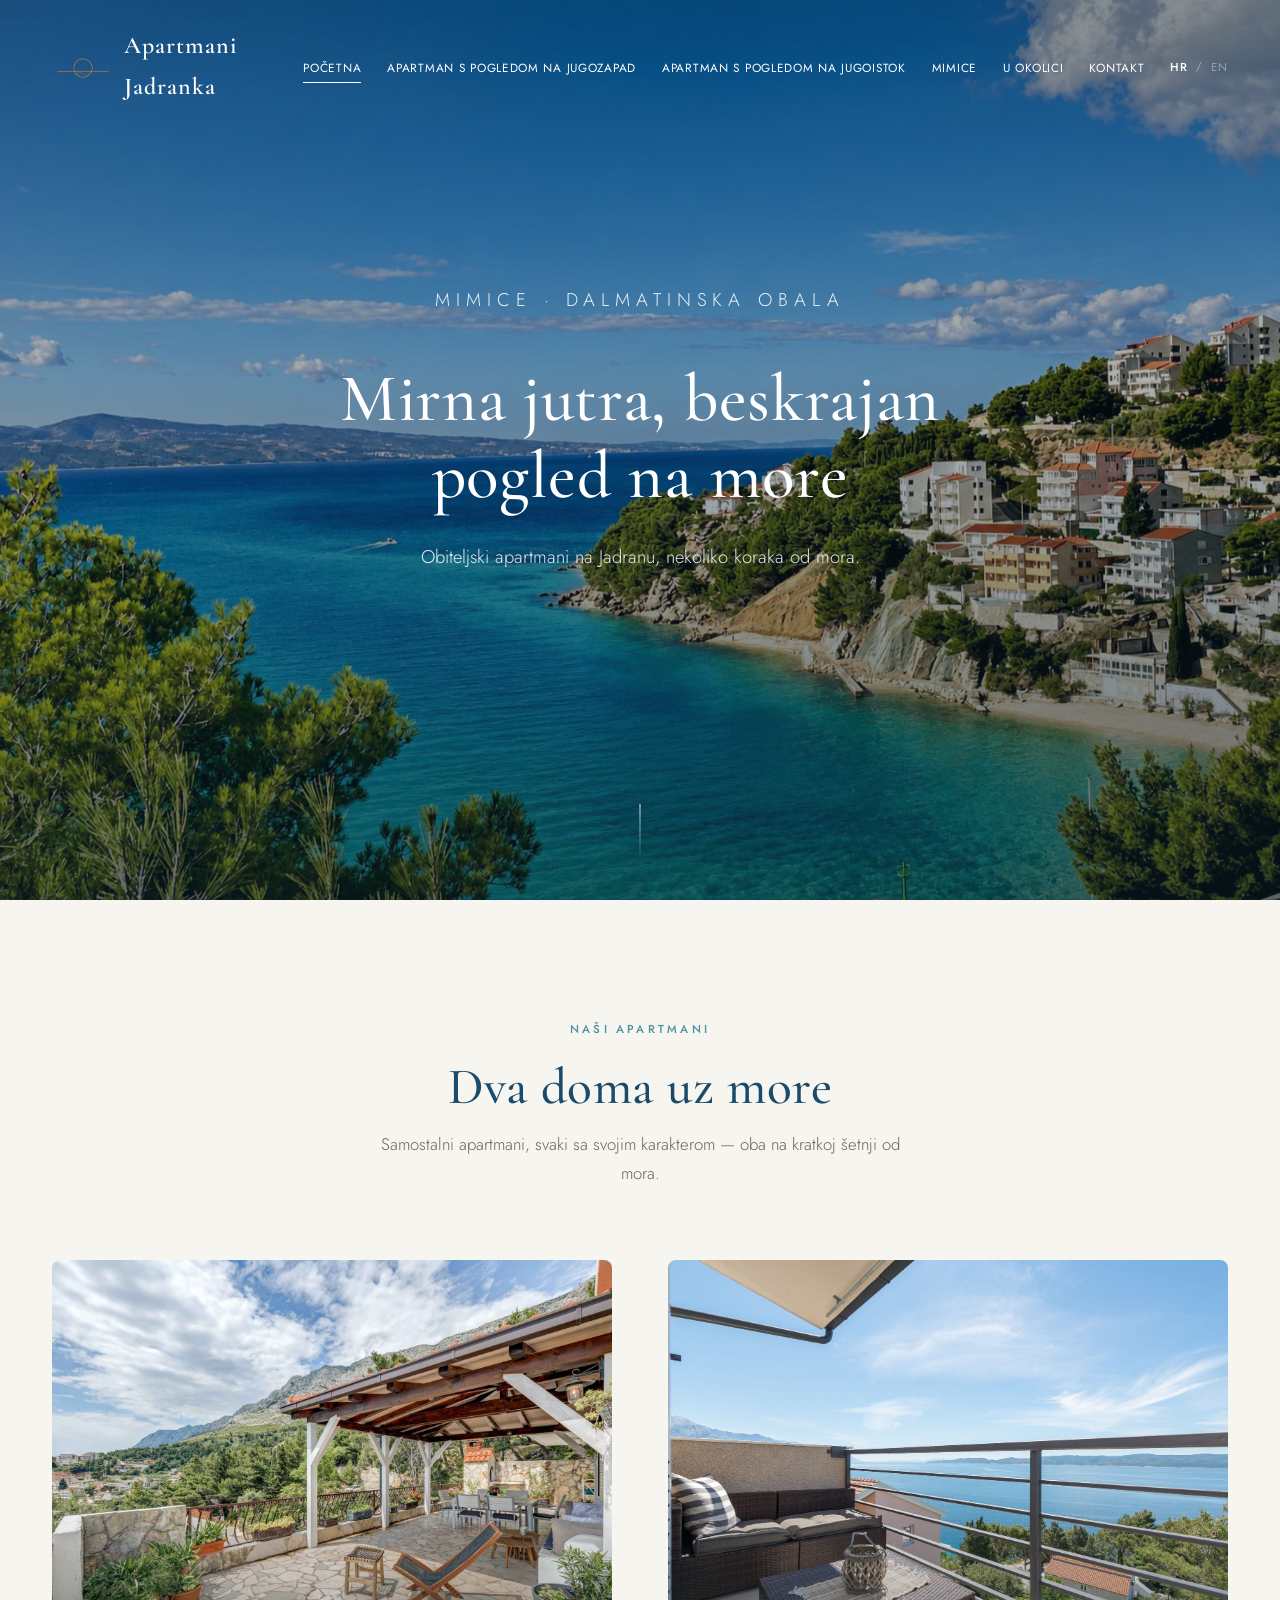
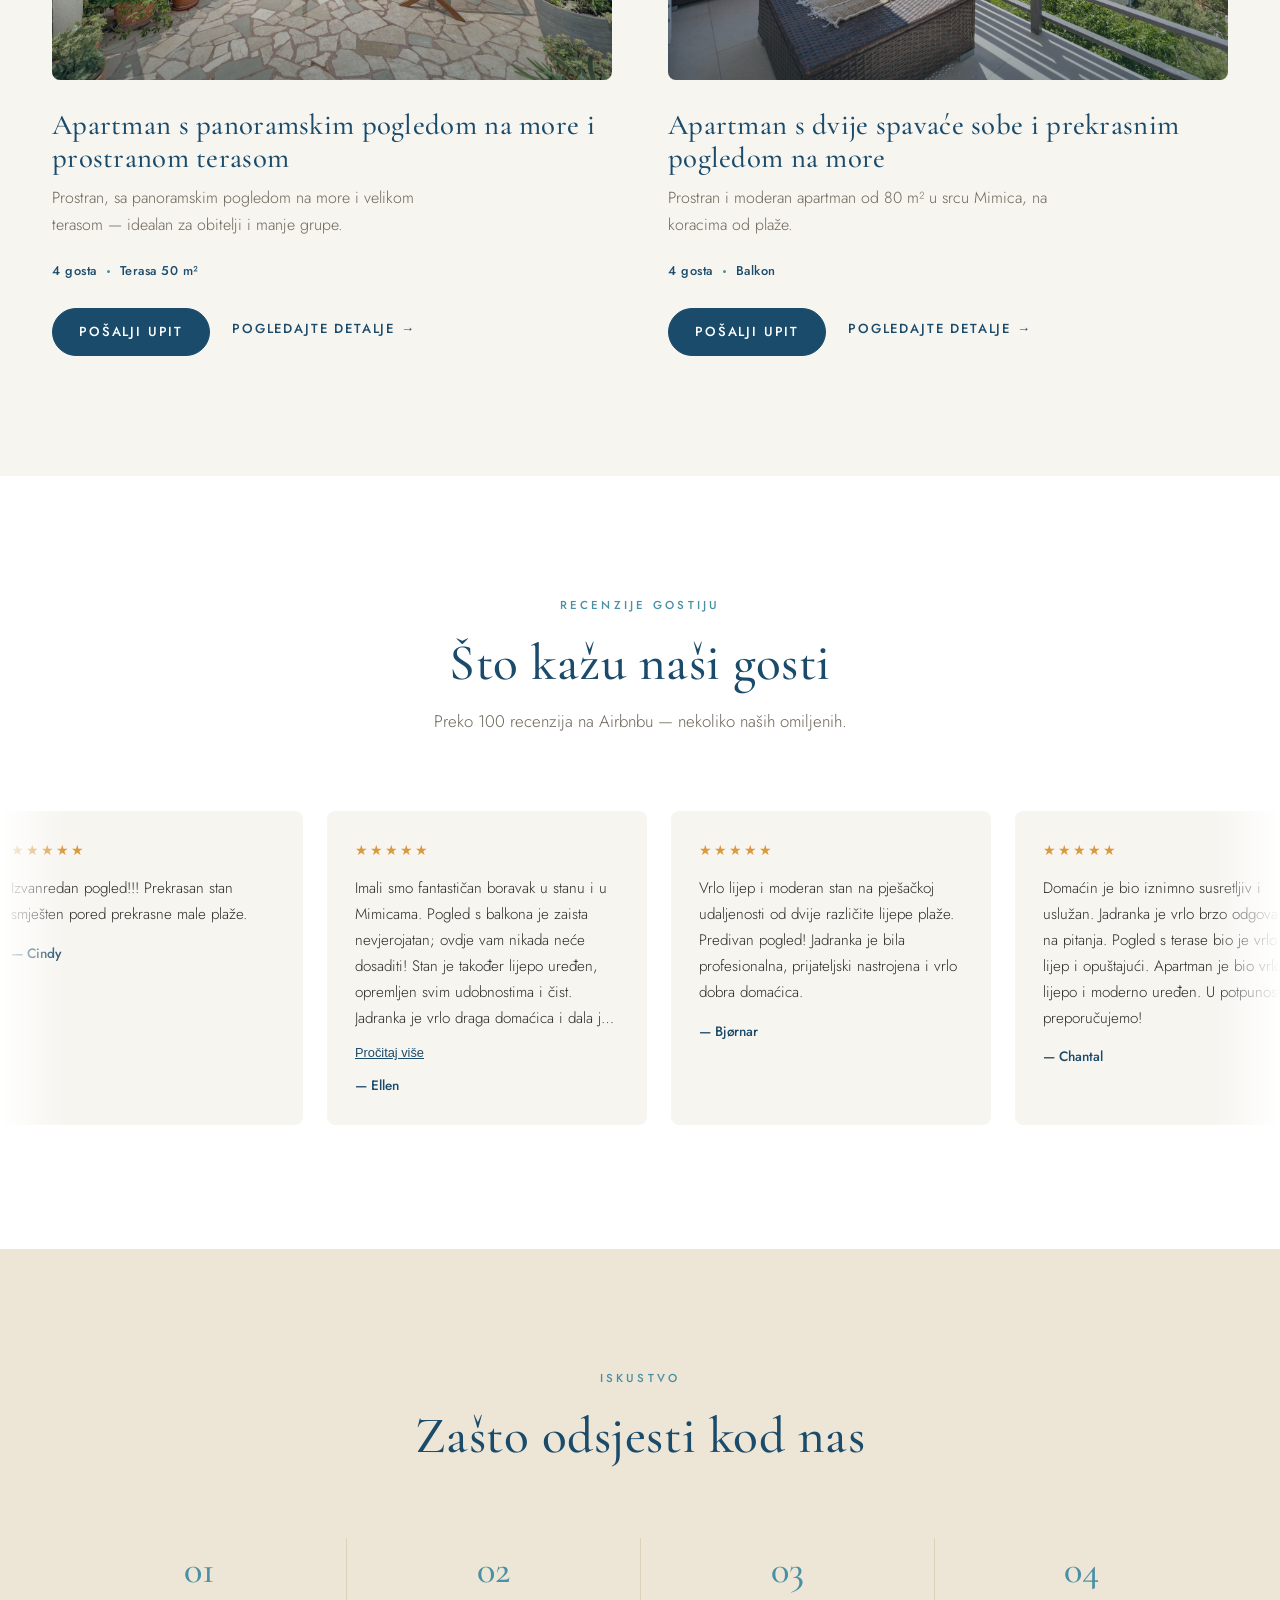
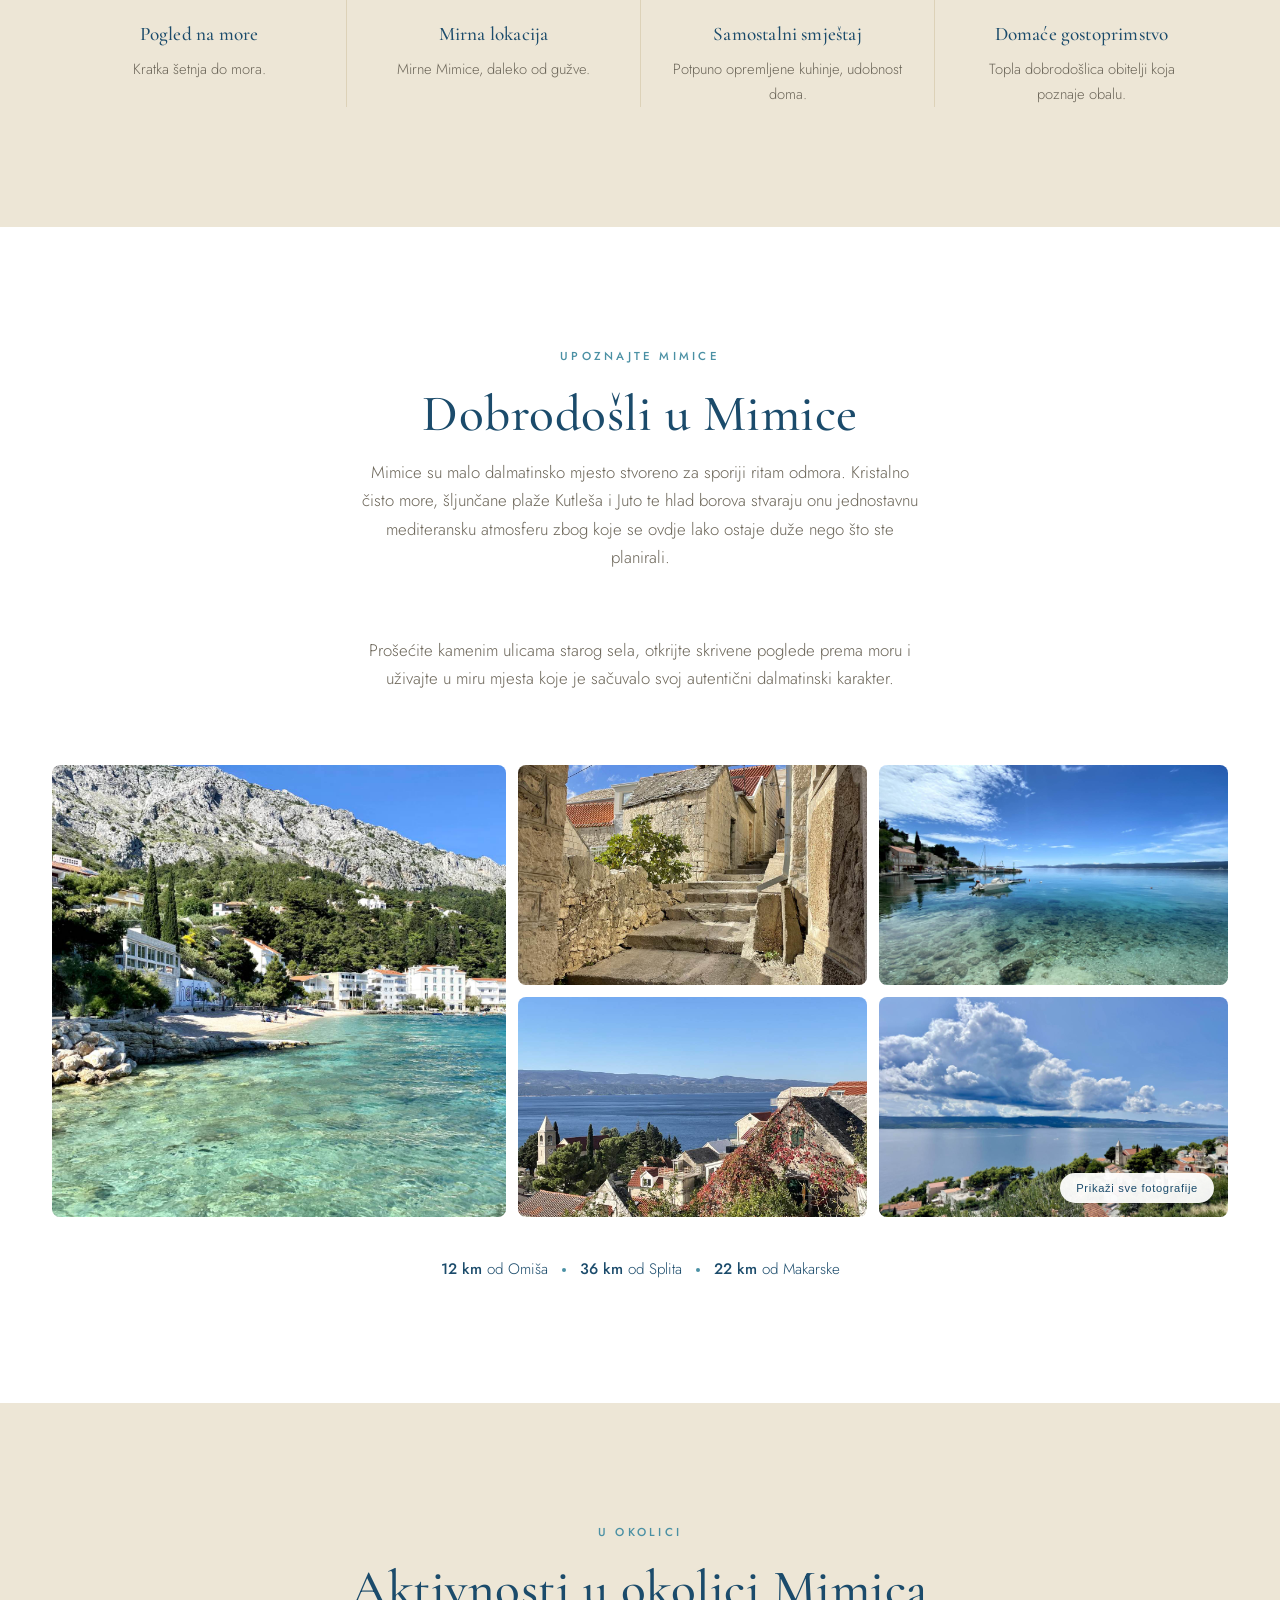
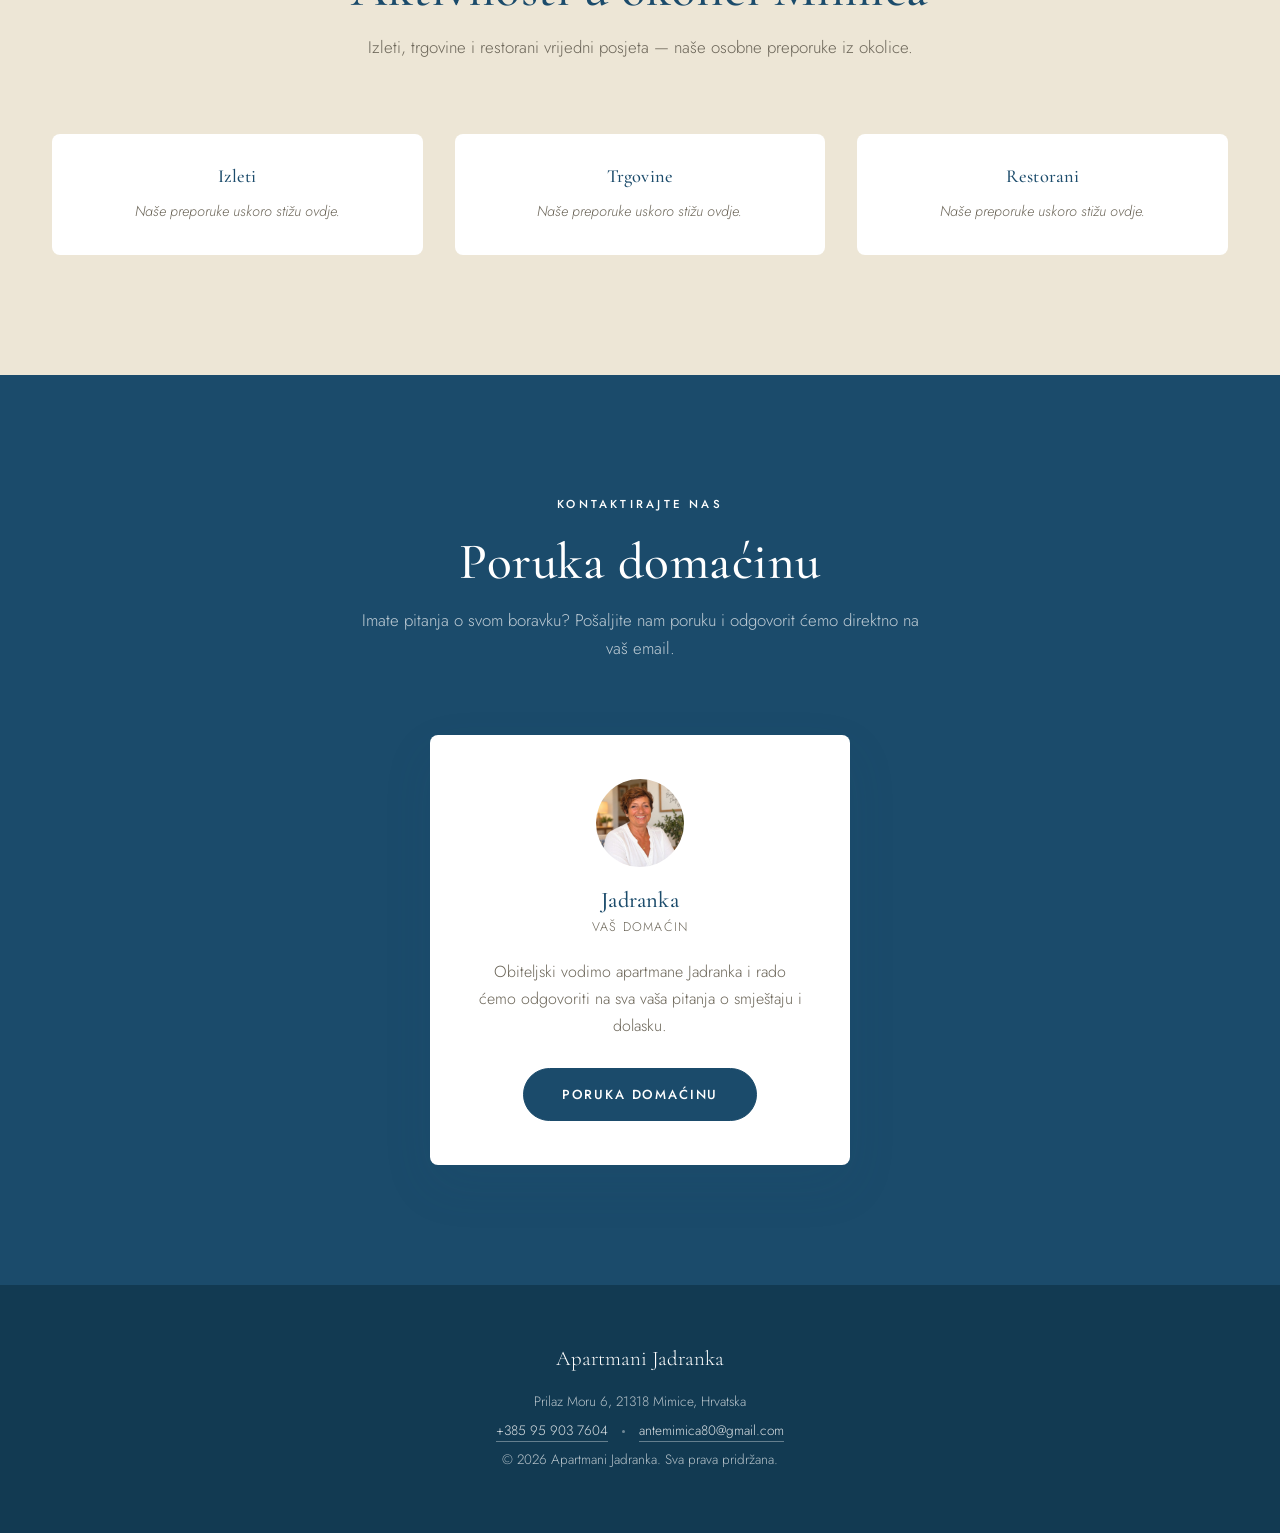
==== commit 7bd4034c: "Revert "WIP preview: dark solid hero instead of photo (not approved yet)" This reverts commit eca4ac" ====
--- a/apartmani-jadranka/index.html
+++ b/apartmani-jadranka/index.html
@@ -39,17 +39,15 @@
     </nav>
   </header>
 
-  <!-- ============ HERO (PREVIEW: dark redesign, not yet approved) ============ -->
-  <section class="hero hero-dark">
+  <!-- ============ HERO ============ -->
+  <section class="hero">
+    <div class="hero-photo" style="background-image: url('images/mimice-hero.jpg?v=20260911');" aria-hidden="true"></div>
     <div class="hero-content">
       <p class="hero-eyebrow" data-i18n="home.hero.eyebrow">Mimice · Dalmatian Coast</p>
-      <h1 data-i18n="home.hero.headline2">Here, the Sea Sets the Rhythm.</h1>
-      <p data-i18n="home.hero.subtitle2">Two family apartments in Mimice. Your own terrace or balcony, Adriatic views, and room for four guests.</p>
-      <div class="hero-actions-preview">
-        <a href="#units" class="btn btn-primary-inverse" data-i18n="home.hero.cta_preview">Choose Your Apartment</a>
-        <p class="hero-note-preview" data-i18n="home.hero.note_preview">Directly with our family</p>
-      </div>
-    </div>
+      <h1 data-i18n="home.hero.headline">Slow Mornings, Endless Sea Views</h1>
+      <p data-i18n="home.hero.subtitle">Family-run apartments on the Adriatic, steps from the sea.</p>
+    </div>
+    <div class="scroll-cue"></div>
   </section>
 
   <!-- ============ INTRO / UNITS OVERVIEW ============ -->
--- a/apartmani-jadranka/css/style.css
+++ b/apartmani-jadranka/css/style.css
@@ -393,45 +393,6 @@
   z-index: 1;
   background: linear-gradient(180deg, rgba(9, 26, 36, 0.5) 0%, rgba(9, 26, 36, 0.32) 42%, rgba(9, 26, 36, 0.62) 100%);
   pointer-events: none;
-}
-
-/* PREVIEW ONLY — dark solid hero, no photo (see index.html comment). Not
-   yet approved; remove this block and the .hero-dark markup together if
-   the redesign isn't adopted. */
-.hero-dark {
-  background-color: #123a52;
-  min-height: 80vh;
-  padding: 140px 0 100px;
-}
-
-.hero-dark::after {
-  display: none;
-}
-
-.hero-actions-preview {
-  margin-top: 36px;
-  display: flex;
-  flex-direction: column;
-  align-items: center;
-  gap: 16px;
-}
-
-.btn-primary-inverse {
-  background-color: var(--color-white);
-  color: #123a52;
-  border-color: var(--color-white);
-}
-
-.btn-primary-inverse:hover {
-  background-color: transparent;
-  color: var(--color-white);
-}
-
-.hero-note-preview {
-  font-size: 0.85rem;
-  color: rgba(255, 255, 255, 0.75);
-  text-decoration: underline;
-  text-underline-offset: 4px;
 }
 
 .hero-content {
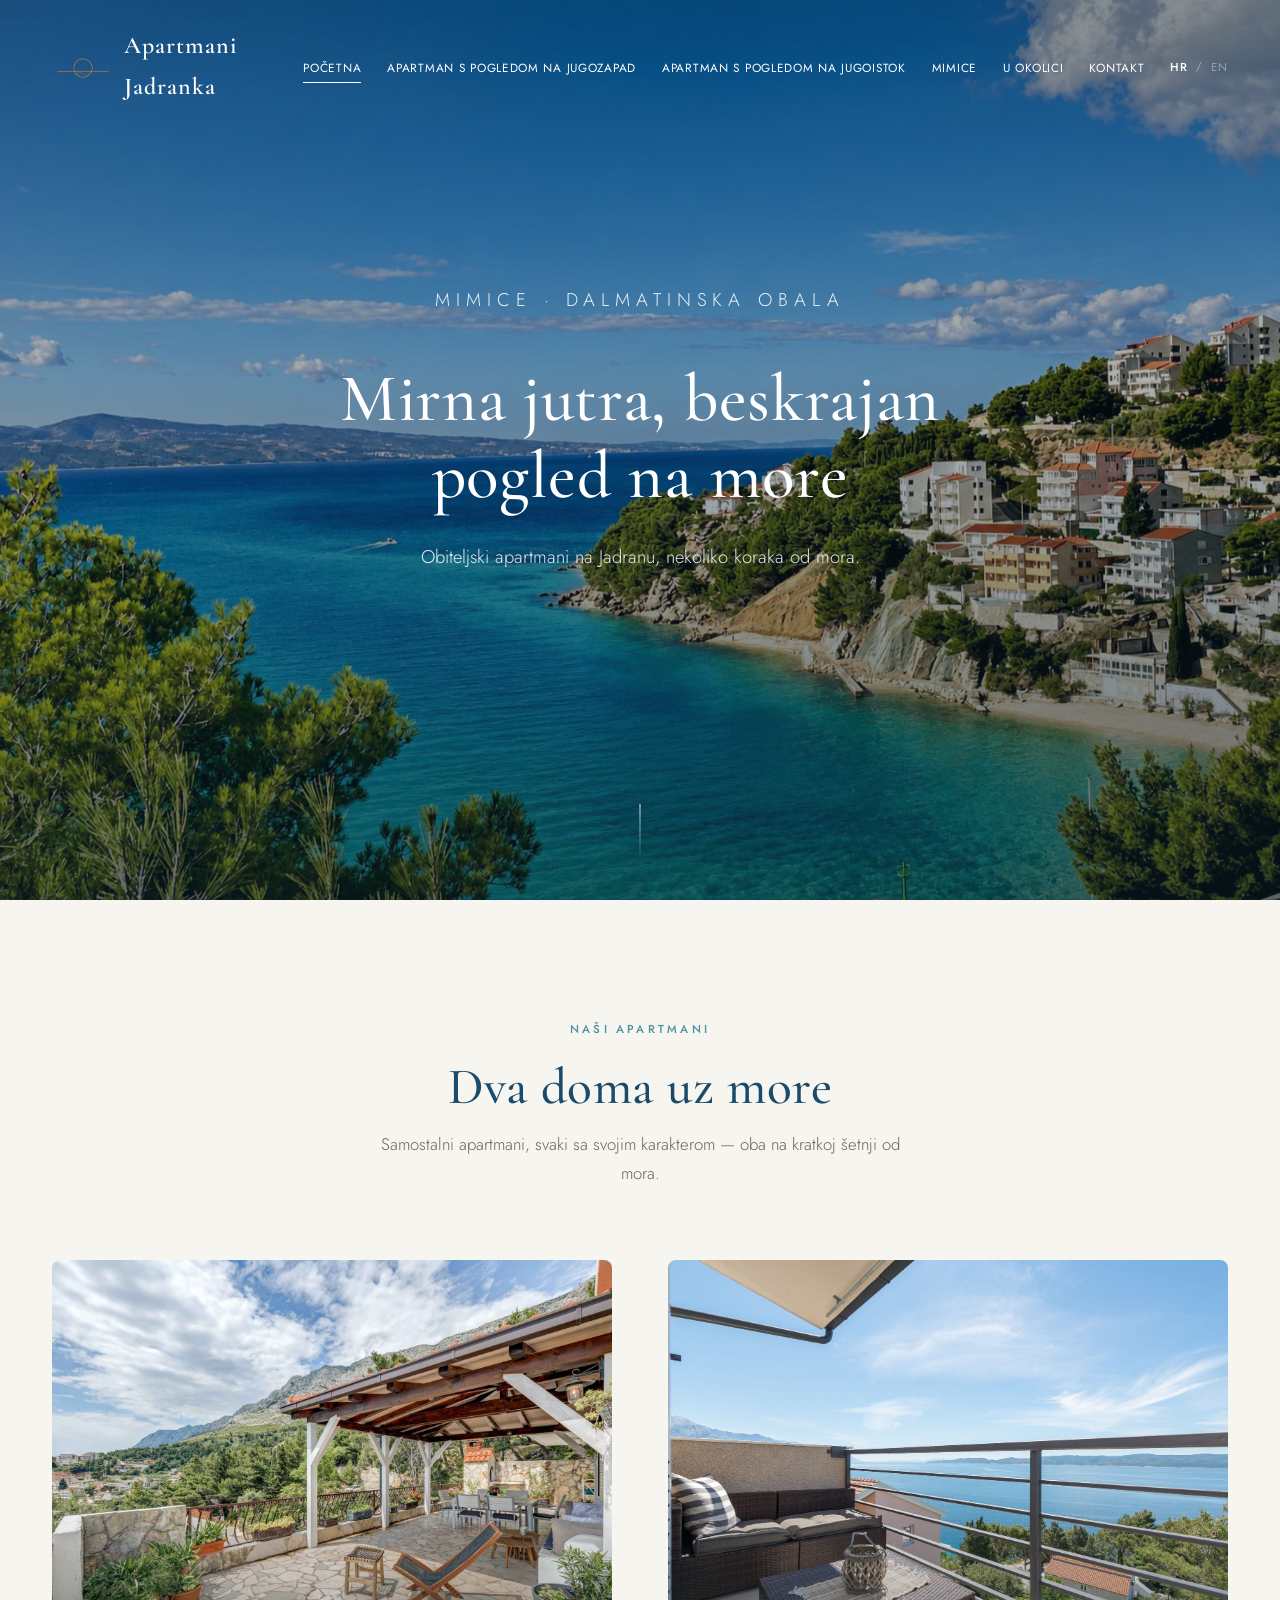
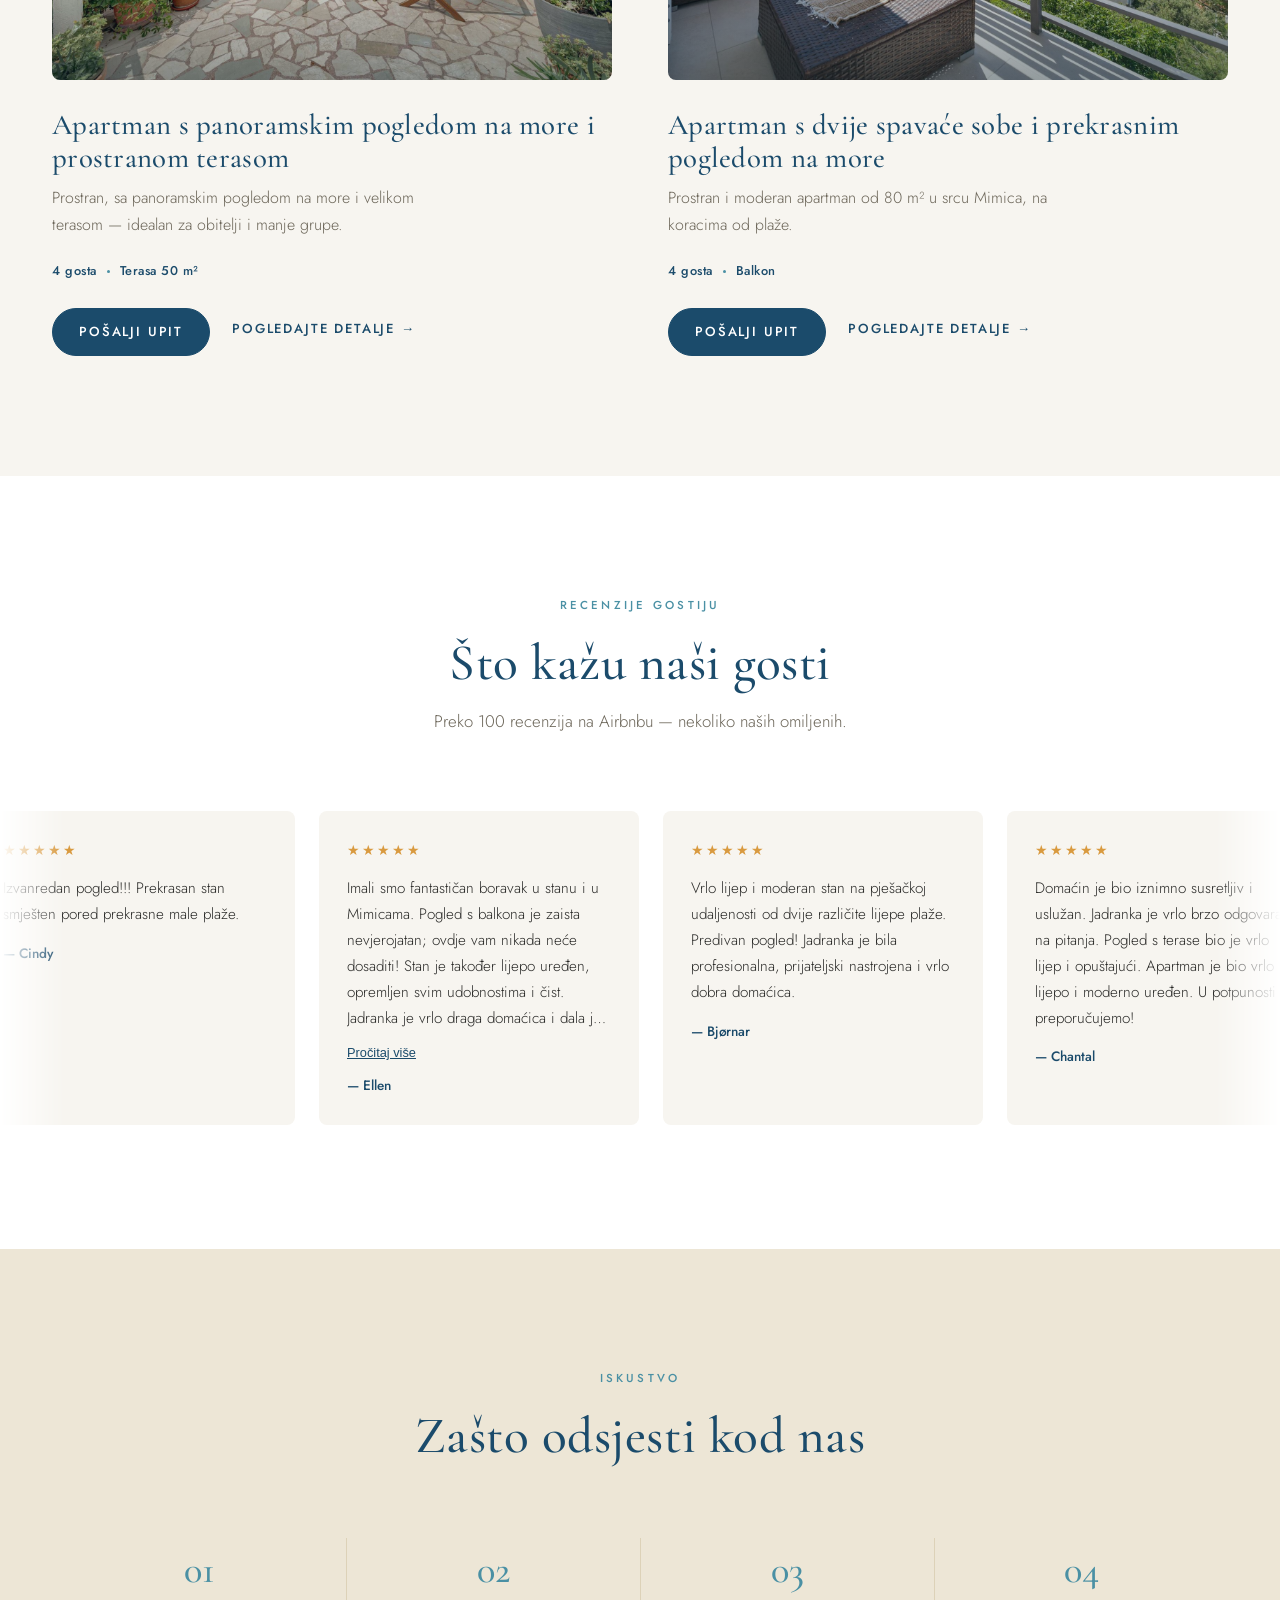
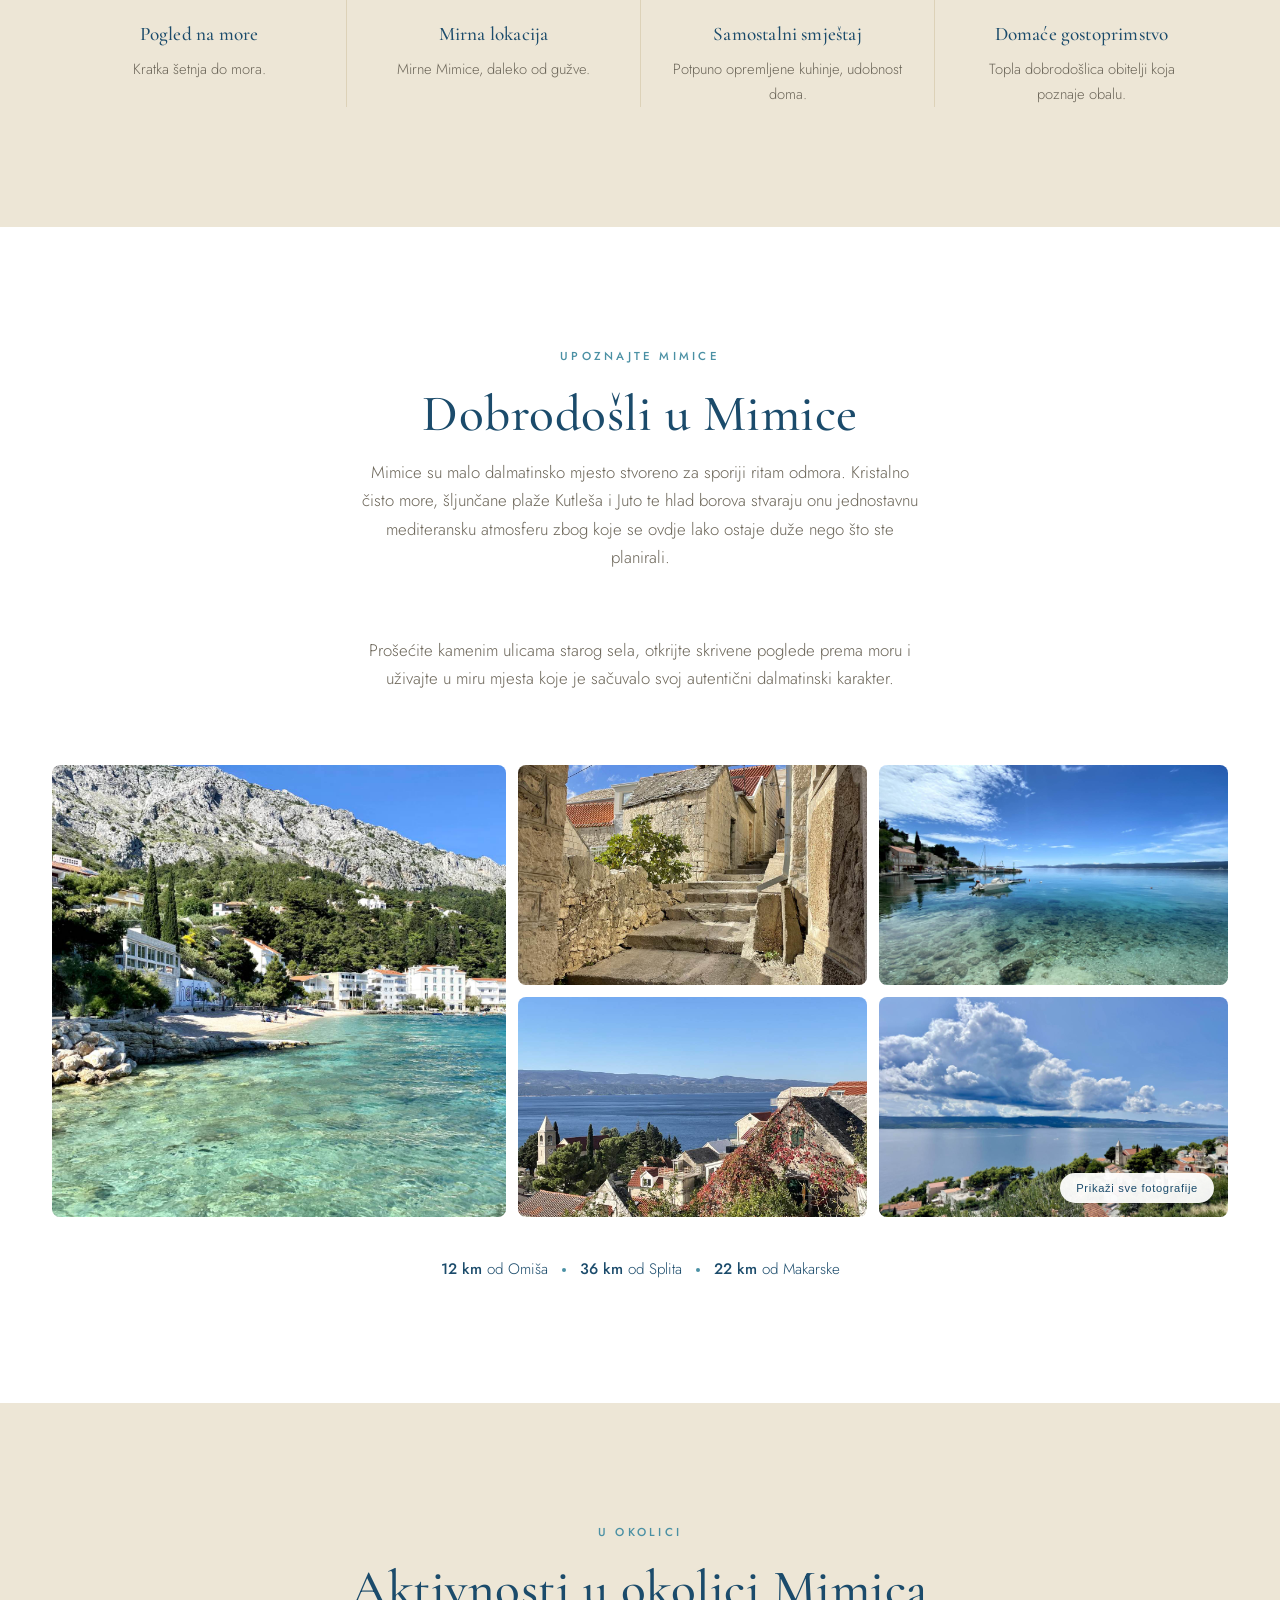
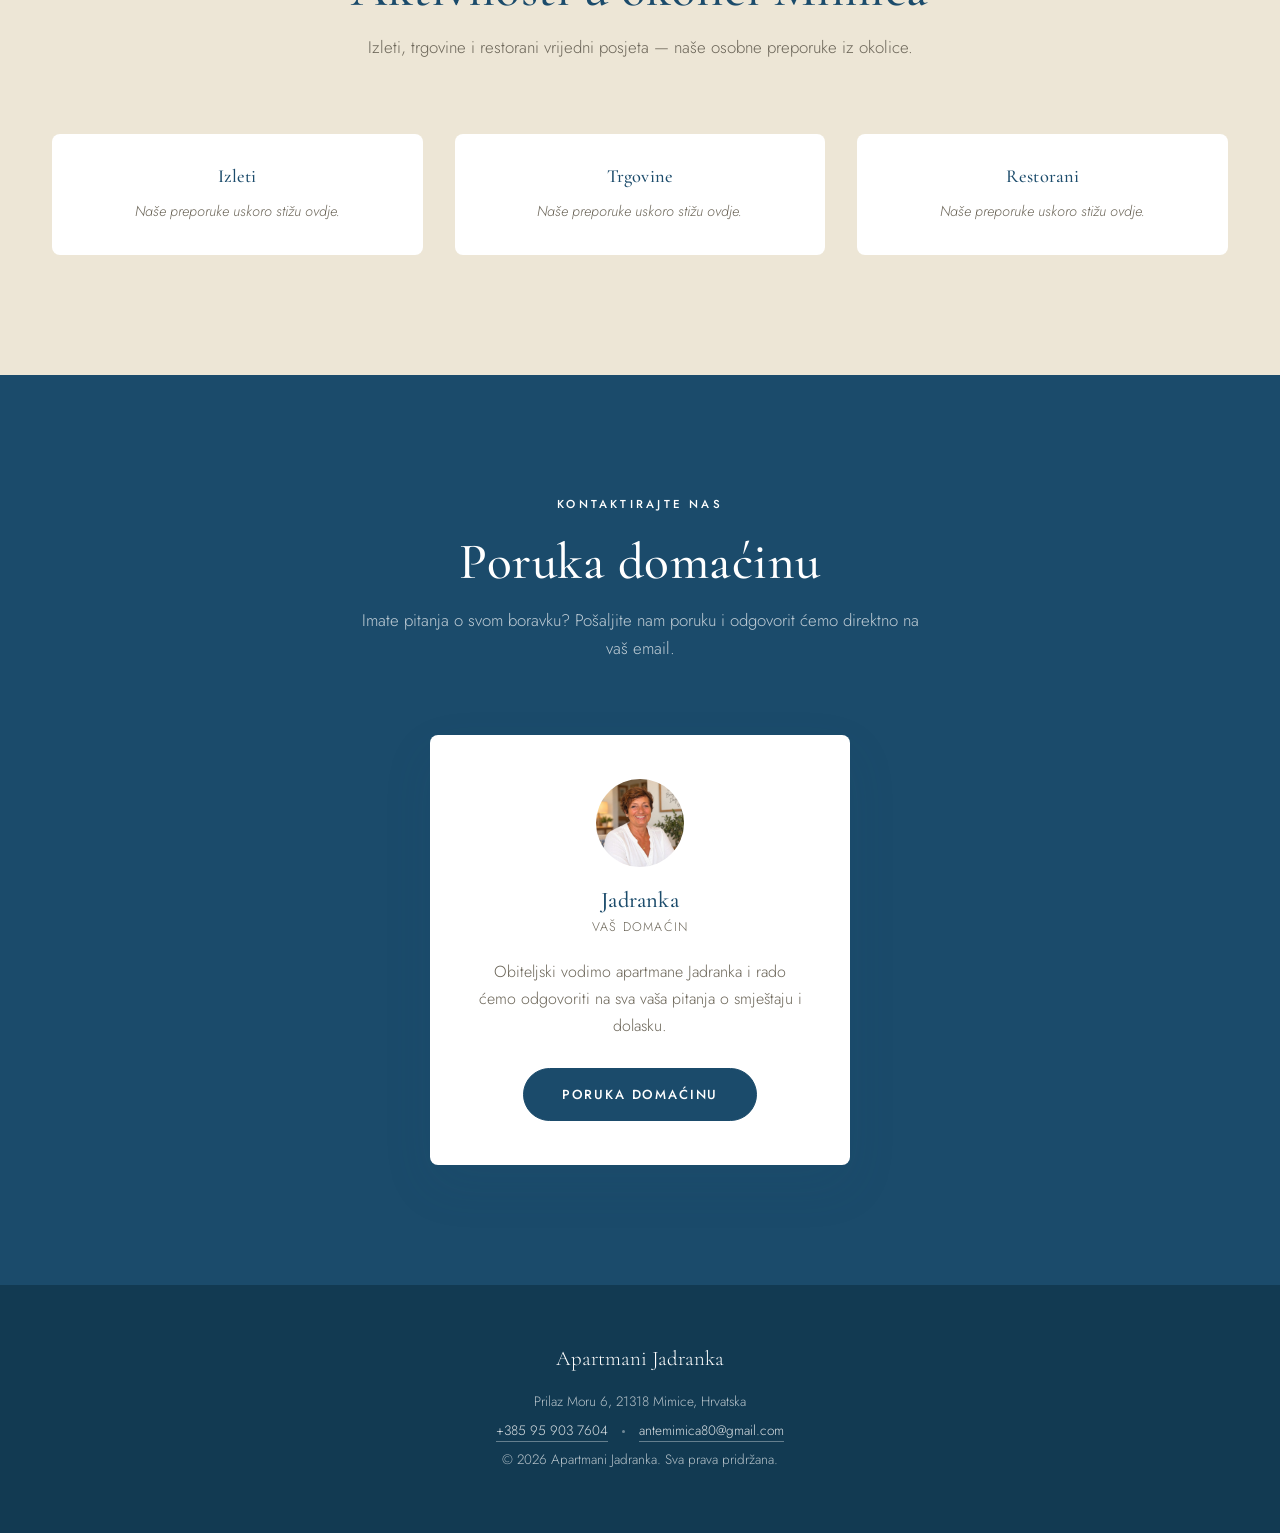
==== commit d5adb83d: "Bump cache-busting version for style.css, calendar.js, i18n.js The last change to css/style.css (cal" ====
--- a/apartmani-jadranka/index.html
+++ b/apartmani-jadranka/index.html
@@ -12,7 +12,7 @@
   <link rel="icon" type="image/png" sizes="32x32" href="images/favicon-32x32.png">
   <link rel="icon" type="image/png" sizes="16x16" href="images/favicon-16x16.png">
   <link rel="apple-touch-icon" href="images/apple-touch-icon.png">
-  <link rel="stylesheet" href="css/style.css?v=20260910">
+  <link rel="stylesheet" href="css/style.css?v=20260912">
 </head>
 <body>
 
@@ -272,7 +272,7 @@
     </div>
   </footer>
 
-  <script src="js/i18n.js?v=20260911"></script>
+  <script src="js/i18n.js?v=20260912"></script>
   <script src="js/main.js?v=20260910"></script>
   <script src="js/gallery.js?v=20260911"></script>
   <script src="js/reviews.js?v=20260911"></script>
--- a/apartmani-jadranka/css/style.css
+++ b/apartmani-jadranka/css/style.css
@@ -1115,18 +1115,33 @@
 }
 
 .calendar-day {
-  aspect-ratio: 1;
+  display: flex;
+  flex-direction: column;
+  align-items: center;
+  justify-content: center;
+  gap: 2px;
+  min-height: 50px;
   border: none;
   background: none;
-  border-radius: 50%;
+  border-radius: 10px;
   font-family: var(--font-body);
-  font-size: 0.88rem;
-  font-weight: 400;
   color: var(--color-text);
   cursor: pointer;
   transition: background-color 0.2s ease, color 0.2s ease;
 }
 
+.calendar-day .day-num {
+  font-size: 0.88rem;
+  font-weight: 400;
+}
+
+.calendar-day .day-price {
+  font-size: 0.6rem;
+  font-weight: 300;
+  letter-spacing: 0.01em;
+  color: var(--color-text-light);
+}
+
 .calendar-day.empty {
   cursor: default;
 }
@@ -1137,13 +1152,20 @@
 
 .calendar-day.unavailable {
   color: var(--color-sand-dark);
+  cursor: not-allowed;
+}
+
+.calendar-day.unavailable .day-num {
   text-decoration: line-through;
-  cursor: not-allowed;
 }
 
 .calendar-day.selected {
   background-color: var(--color-sea-deep);
   color: var(--color-white);
+}
+
+.calendar-day.selected .day-price {
+  color: rgba(255, 255, 255, 0.75);
 }
 
 .calendar-day.in-range {
@@ -1370,6 +1392,54 @@
 .form-group textarea {
   resize: vertical;
   min-height: 90px;
+}
+
+.form-group .stepper {
+  display: flex;
+  align-items: center;
+  gap: 14px;
+}
+
+.form-group .stepper input {
+  width: auto;
+  flex: 1;
+  text-align: center;
+  padding: 8px 2px;
+  cursor: default;
+}
+
+.stepper input::-webkit-outer-spin-button,
+.stepper input::-webkit-inner-spin-button {
+  -webkit-appearance: none;
+  margin: 0;
+}
+
+.stepper input[type="number"] {
+  -moz-appearance: textfield;
+}
+
+.stepper-btn {
+  flex: none;
+  width: 32px;
+  height: 32px;
+  border-radius: 50%;
+  border: 1px solid var(--color-sand-dark);
+  background: none;
+  color: var(--color-sea-deep);
+  font-size: 1.05rem;
+  line-height: 1;
+  cursor: pointer;
+  transition: background-color 0.2s ease, border-color 0.2s ease, opacity 0.2s ease;
+}
+
+.stepper-btn:hover:not(:disabled) {
+  background-color: var(--color-sea-mist);
+  border-color: var(--color-sea);
+}
+
+.stepper-btn:disabled {
+  opacity: 0.3;
+  cursor: not-allowed;
 }
 
 .form-status {
@@ -1837,6 +1907,14 @@
   .calendar-month-second {
     display: none;
   }
+
+  .calendar-day {
+    min-height: 42px;
+  }
+
+  .calendar-day .day-price {
+    font-size: 0.54rem;
+  }
 }
 
 @media (max-width: 520px) {
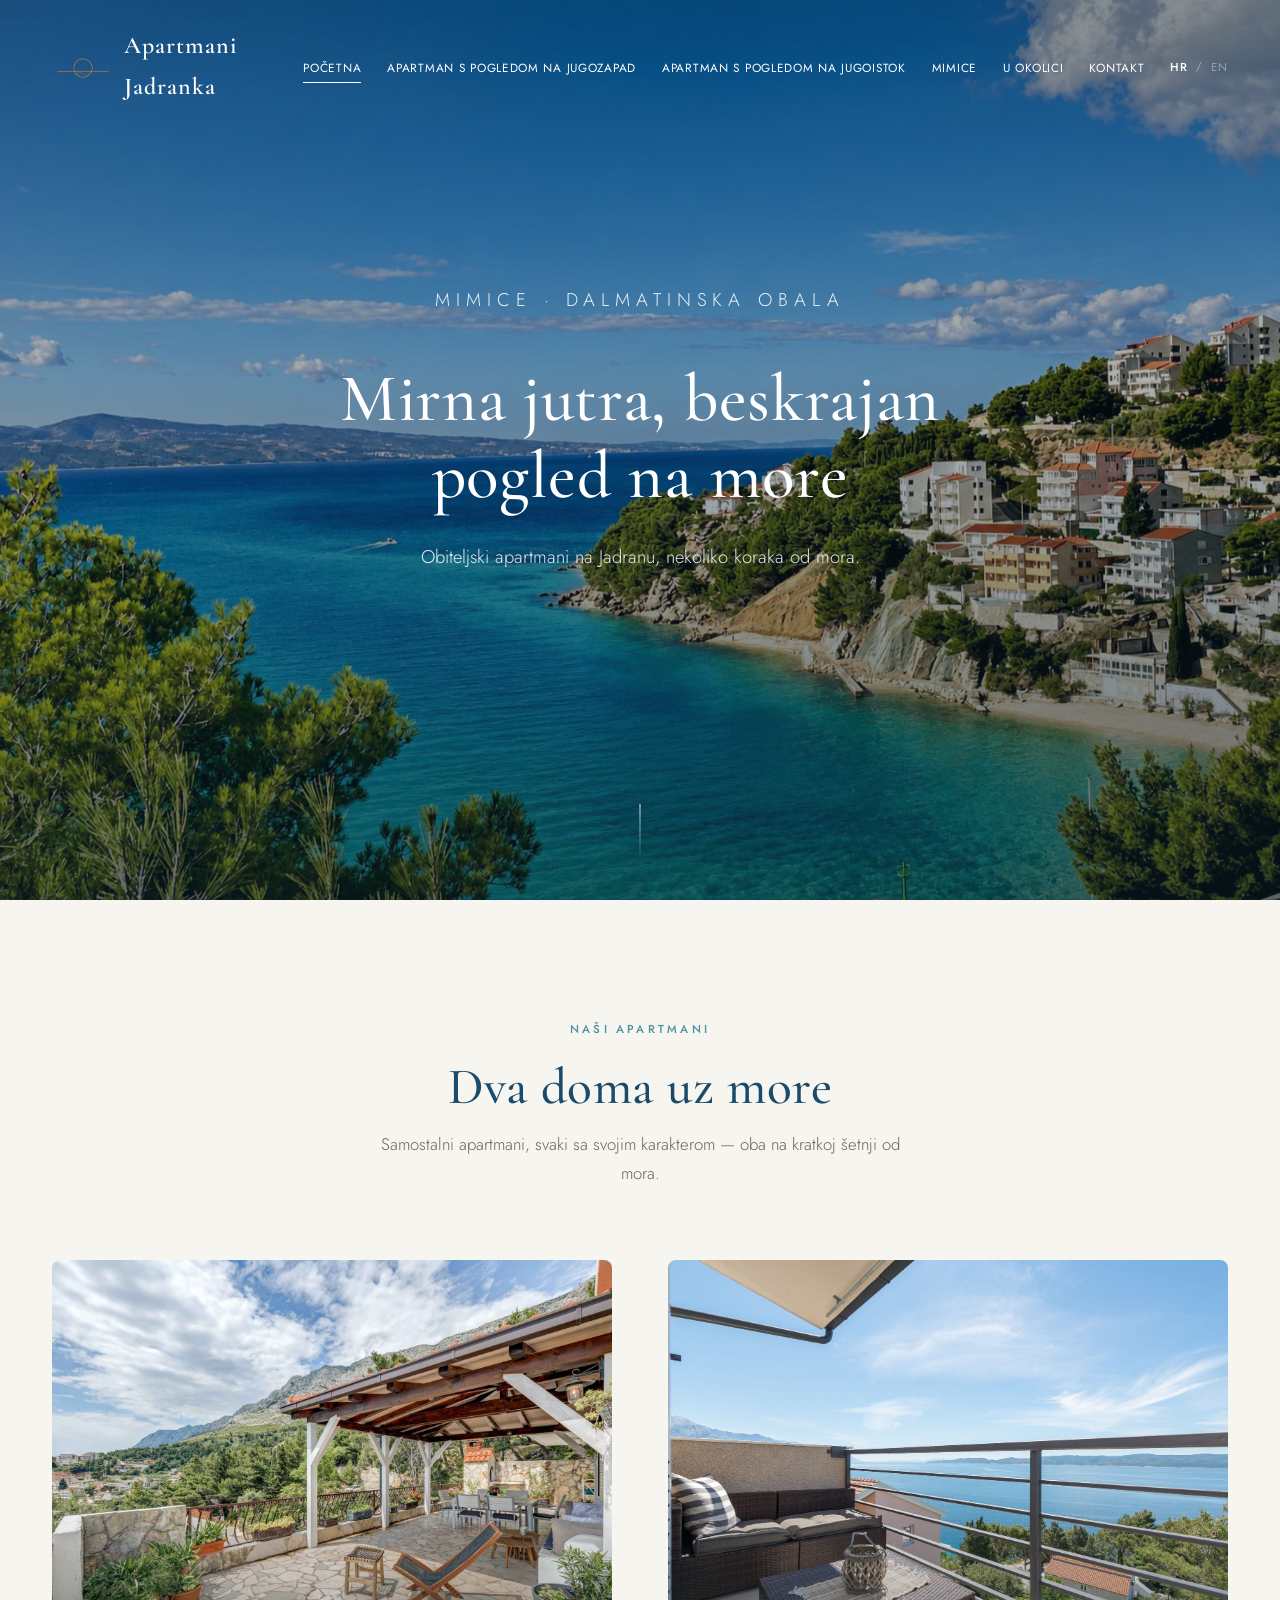
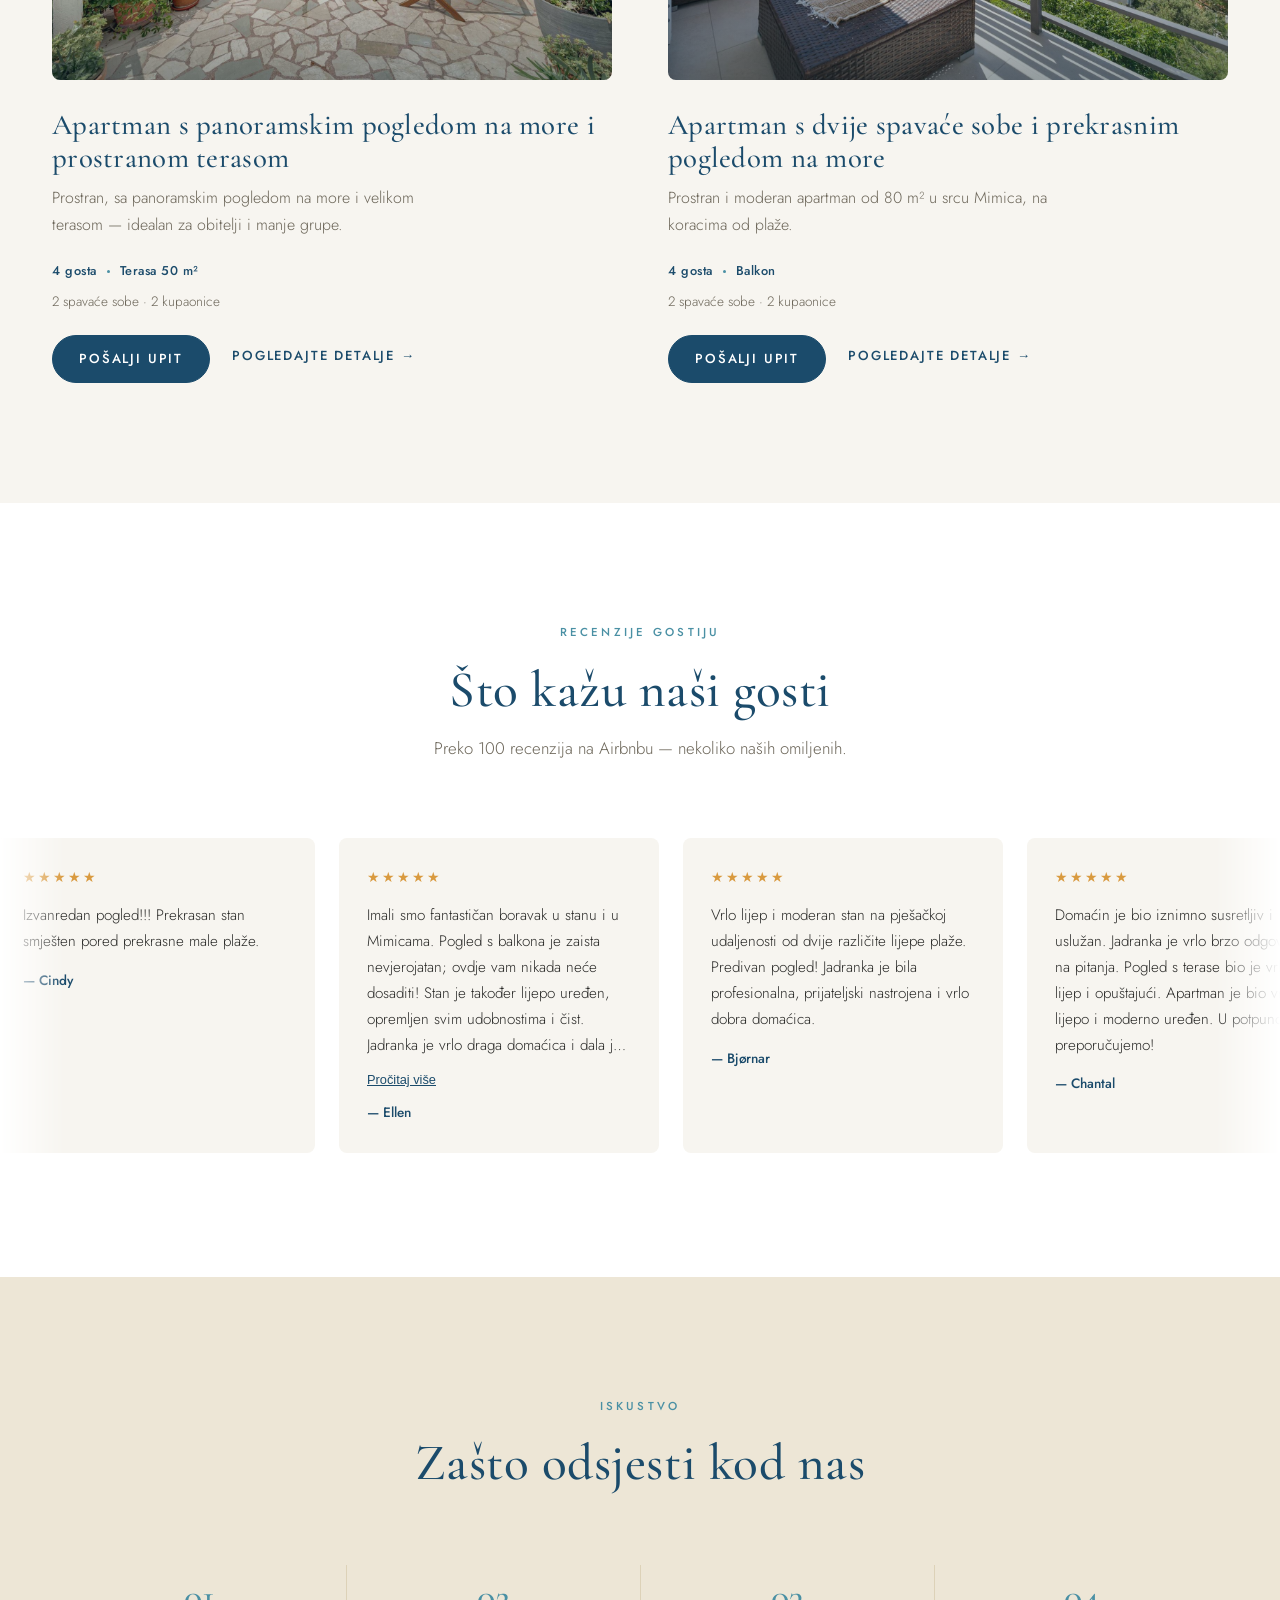
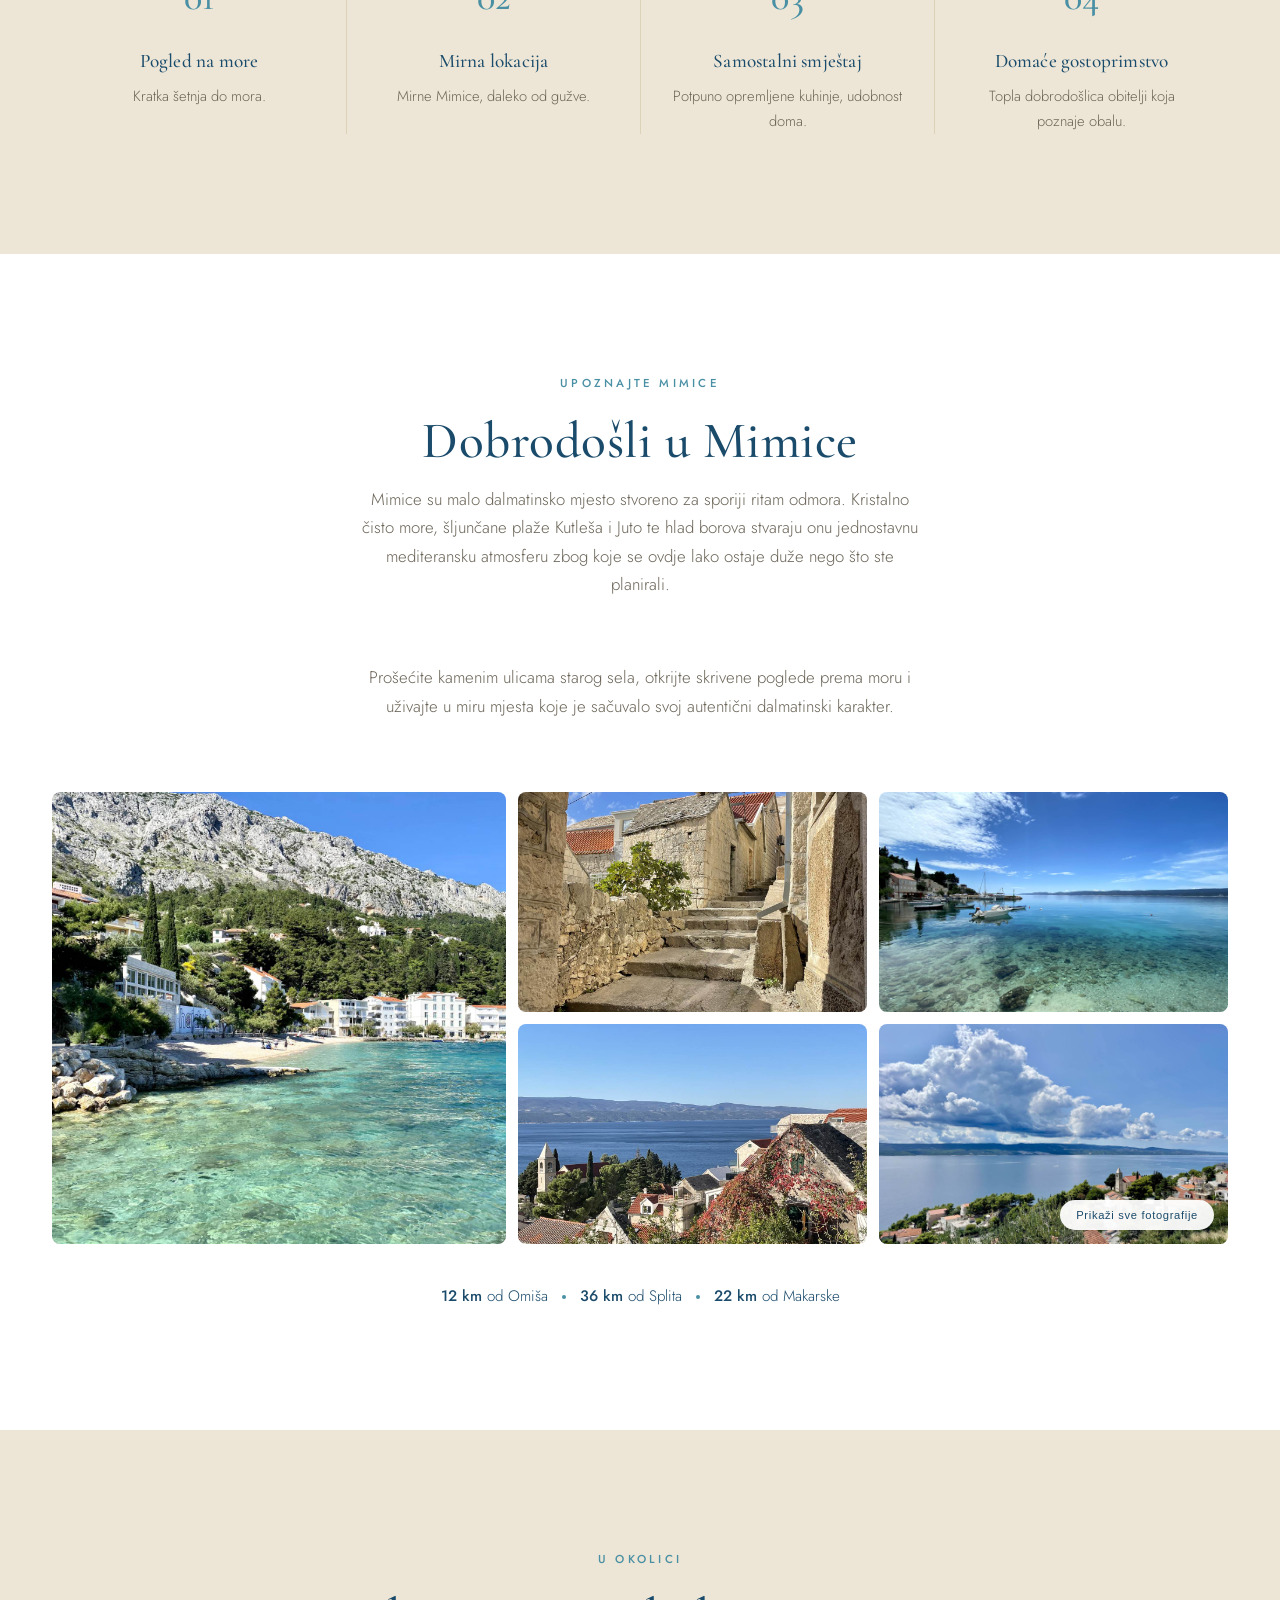
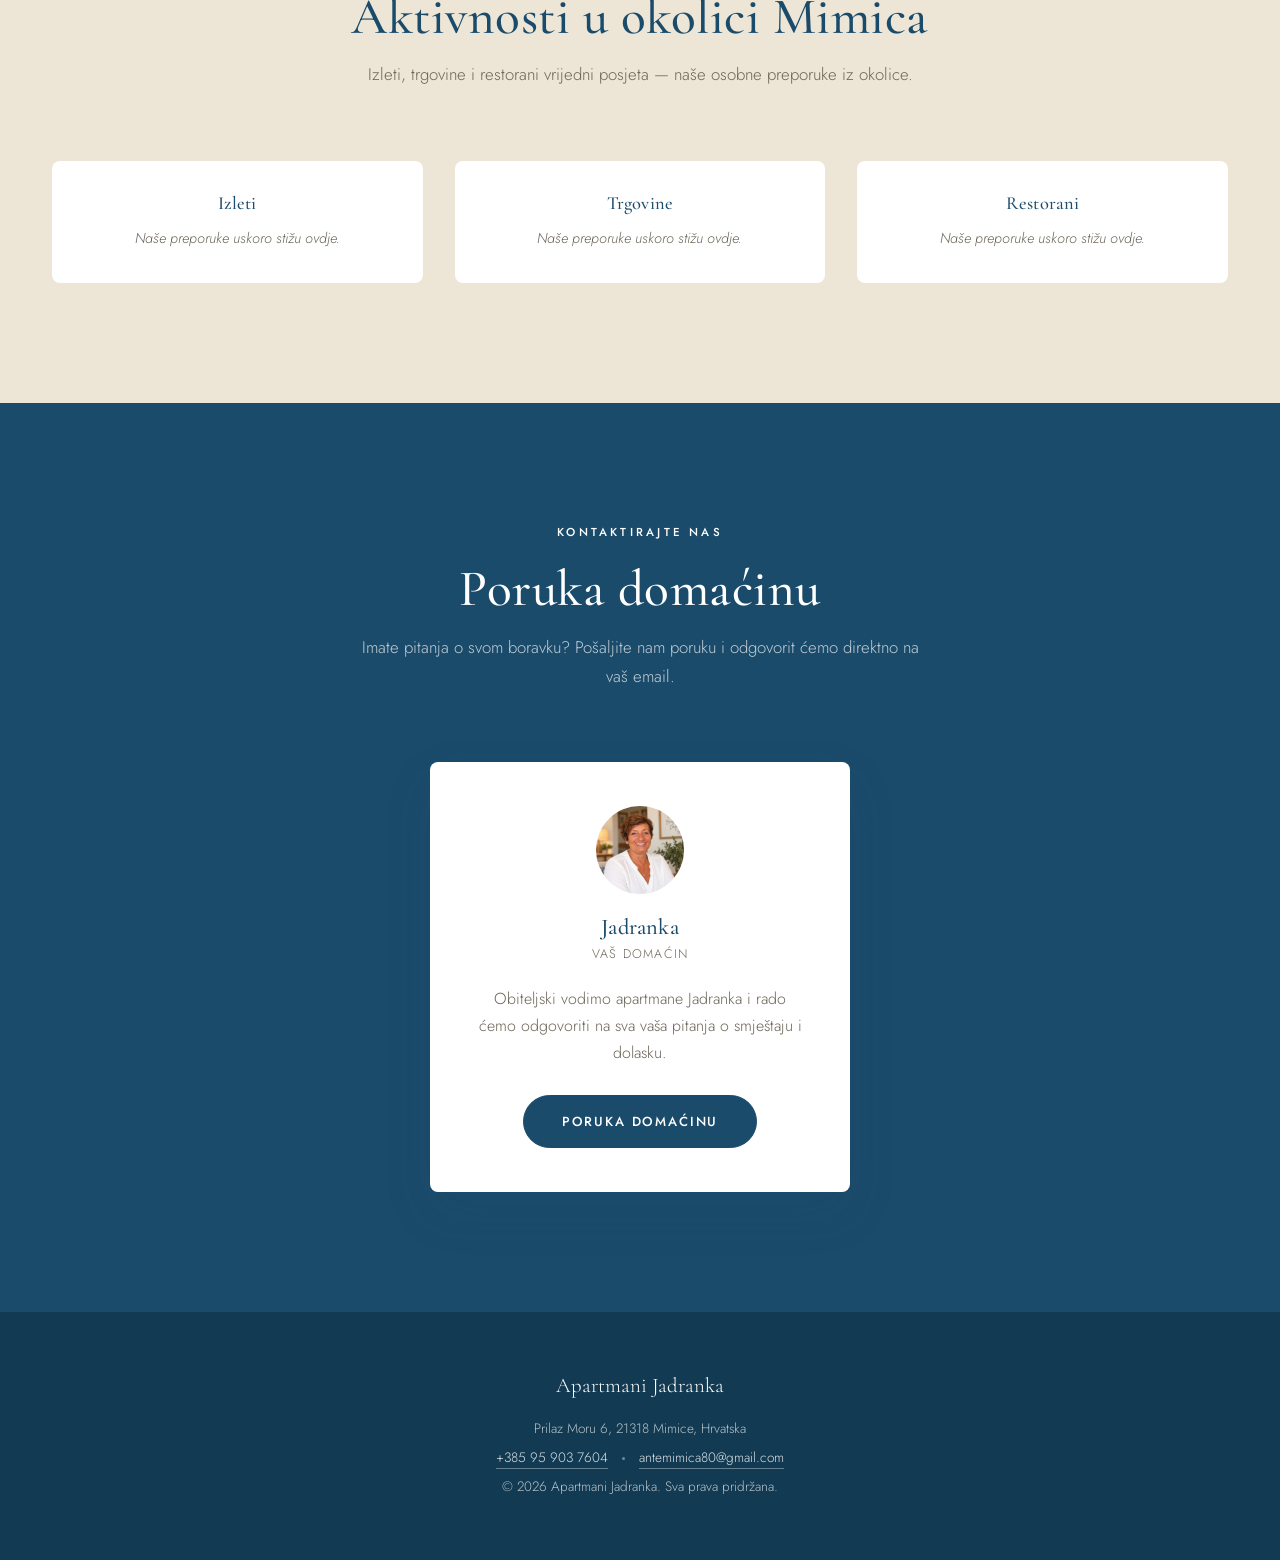
==== commit 0918d86d: "Give homepage unit cards a compact boxed look on mobile On phone-width screens, the unit cards now r" ====
--- a/apartmani-jadranka/index.html
+++ b/apartmani-jadranka/index.html
@@ -12,7 +12,7 @@
   <link rel="icon" type="image/png" sizes="32x32" href="images/favicon-32x32.png">
   <link rel="icon" type="image/png" sizes="16x16" href="images/favicon-16x16.png">
   <link rel="apple-touch-icon" href="images/apple-touch-icon.png">
-  <link rel="stylesheet" href="css/style.css?v=20260912">
+  <link rel="stylesheet" href="css/style.css?v=20260913">
 </head>
 <body>
 
@@ -70,6 +70,7 @@
               <span class="dot"></span>
               <span data-i18n="home.units.stan_meta2">Terrace</span>
             </div>
+            <p class="unit-card-rooms" data-i18n="home.units.rooms">2 bedrooms · 2 bathrooms</p>
             <div class="unit-card-actions">
               <a href="pages/stan.html#availability" class="btn btn-primary" data-i18n="home.units.cta">Send Inquiry</a>
               <a href="pages/stan.html" class="text-link" data-i18n="home.units.stan_link">Discover Stan &rarr;</a>
@@ -87,6 +88,7 @@
               <span class="dot"></span>
               <span data-i18n="home.units.istok_meta2">Balcony</span>
             </div>
+            <p class="unit-card-rooms" data-i18n="home.units.rooms">2 bedrooms · 2 bathrooms</p>
             <div class="unit-card-actions">
               <a href="pages/istok.html#availability" class="btn btn-primary" data-i18n="home.units.cta">Send Inquiry</a>
               <a href="pages/istok.html" class="text-link" data-i18n="home.units.istok_link">Discover Istok &rarr;</a>
@@ -272,7 +274,7 @@
     </div>
   </footer>
 
-  <script src="js/i18n.js?v=20260912"></script>
+  <script src="js/i18n.js?v=20260913"></script>
   <script src="js/main.js?v=20260910"></script>
   <script src="js/gallery.js?v=20260911"></script>
   <script src="js/reviews.js?v=20260911"></script>
--- a/apartmani-jadranka/css/style.css
+++ b/apartmani-jadranka/css/style.css
@@ -514,7 +514,7 @@
   display: flex;
   align-items: center;
   gap: 10px;
-  margin-bottom: 26px;
+  margin-bottom: 8px;
   font-size: 0.8rem;
   letter-spacing: 0.04em;
   color: var(--color-sea-deep);
@@ -526,6 +526,13 @@
   height: 3px;
   border-radius: 50%;
   background-color: var(--color-sea);
+}
+
+.unit-card-rooms {
+  font-size: 0.85rem;
+  font-weight: 300;
+  color: var(--color-text-light);
+  margin-bottom: 26px;
 }
 
 .unit-card-actions {
@@ -1775,7 +1782,19 @@
 @media (max-width: 900px) {
   .units-grid {
     grid-template-columns: 1fr;
-    gap: 64px;
+    gap: 32px;
+  }
+
+  .unit-card {
+    background-color: var(--color-white);
+    border-radius: var(--radius-lg);
+    box-shadow: var(--shadow-soft);
+    padding: 16px 16px 32px;
+  }
+
+  .unit-card-photo {
+    height: 220px;
+    margin-bottom: 20px;
   }
 
   .features-grid {
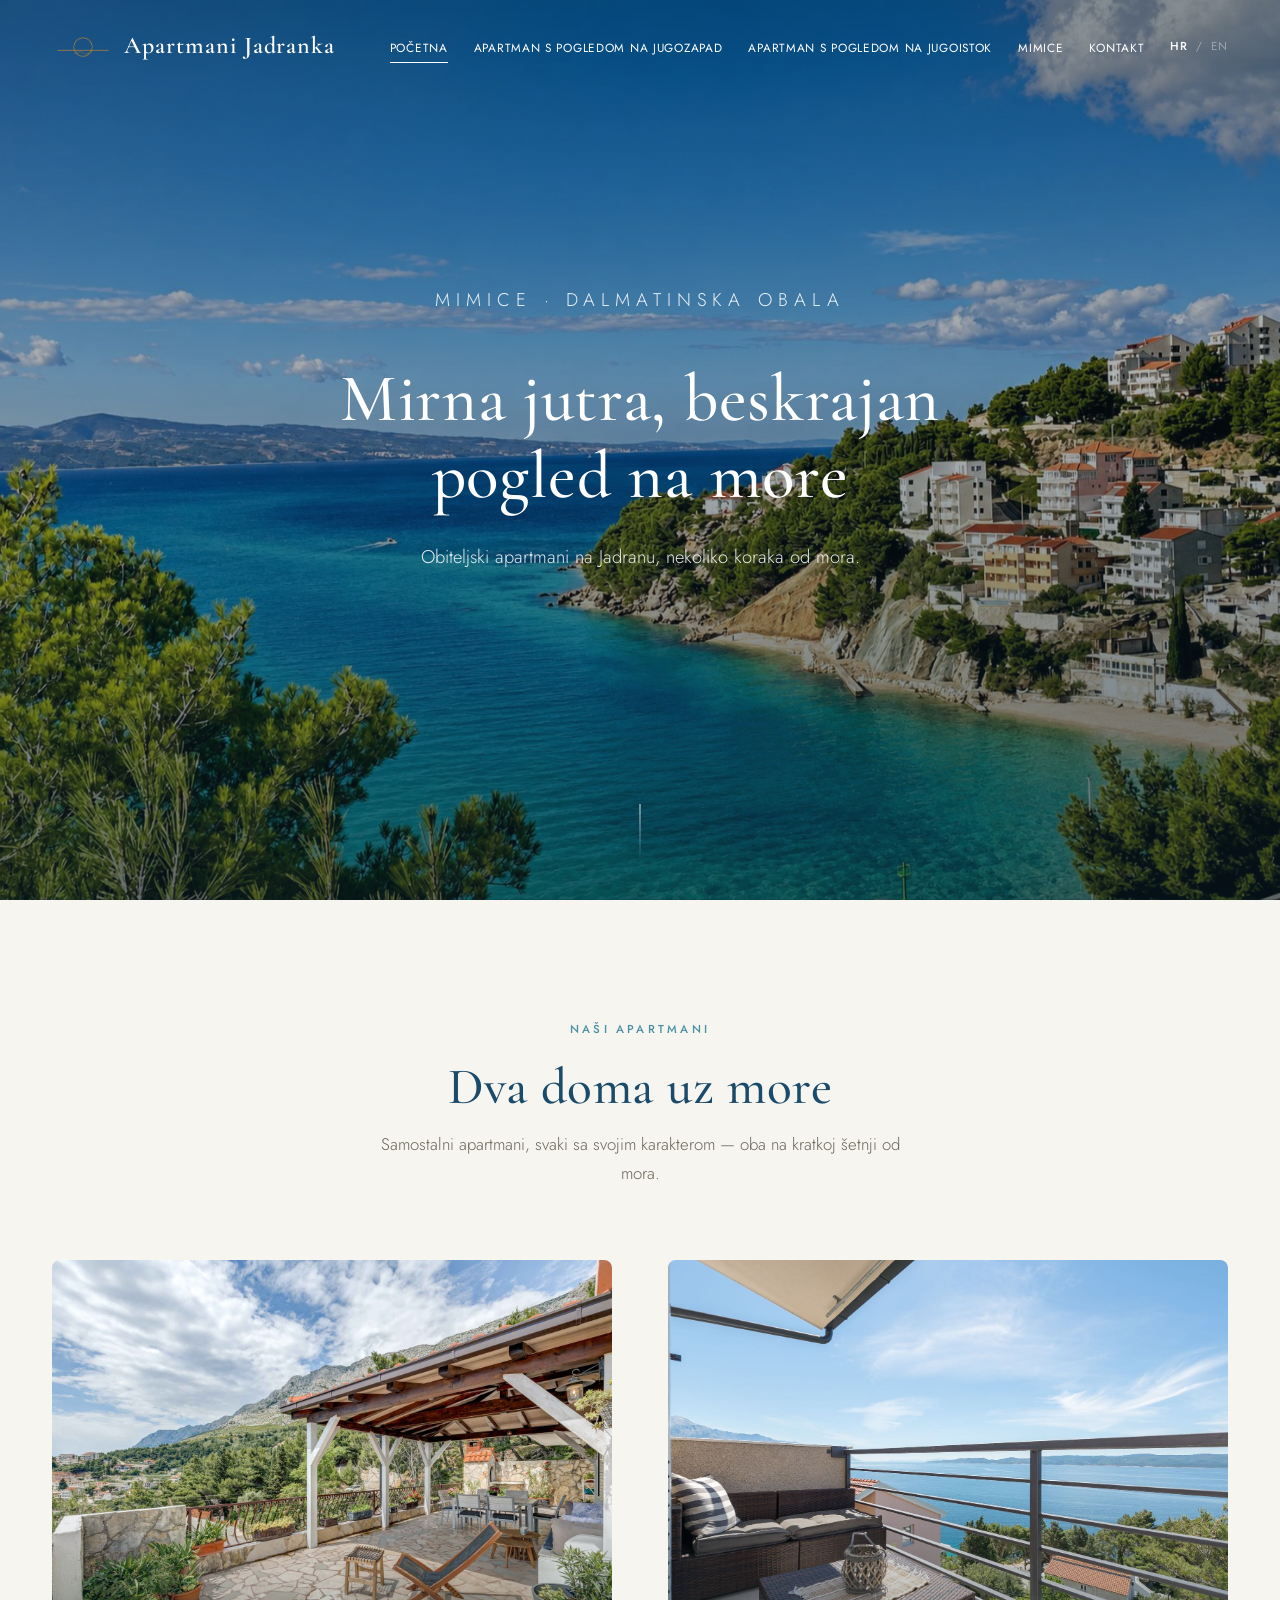
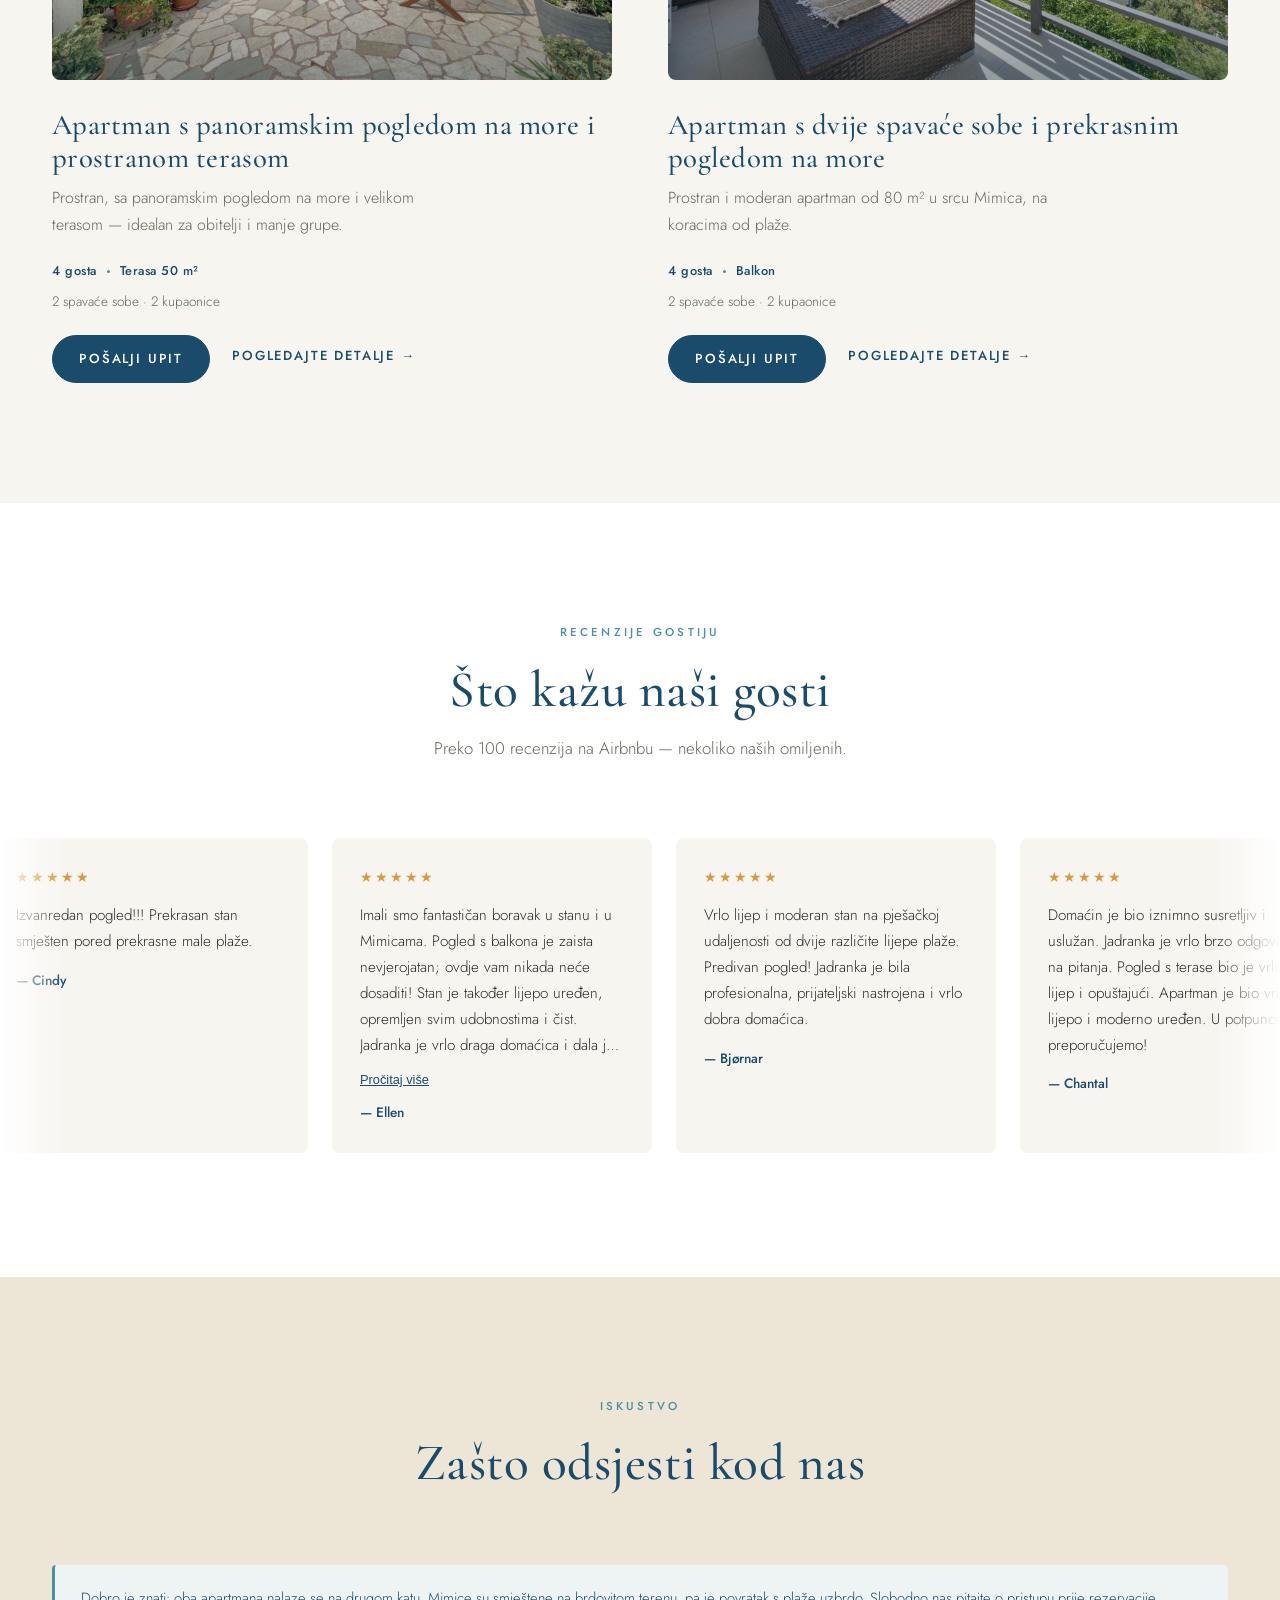
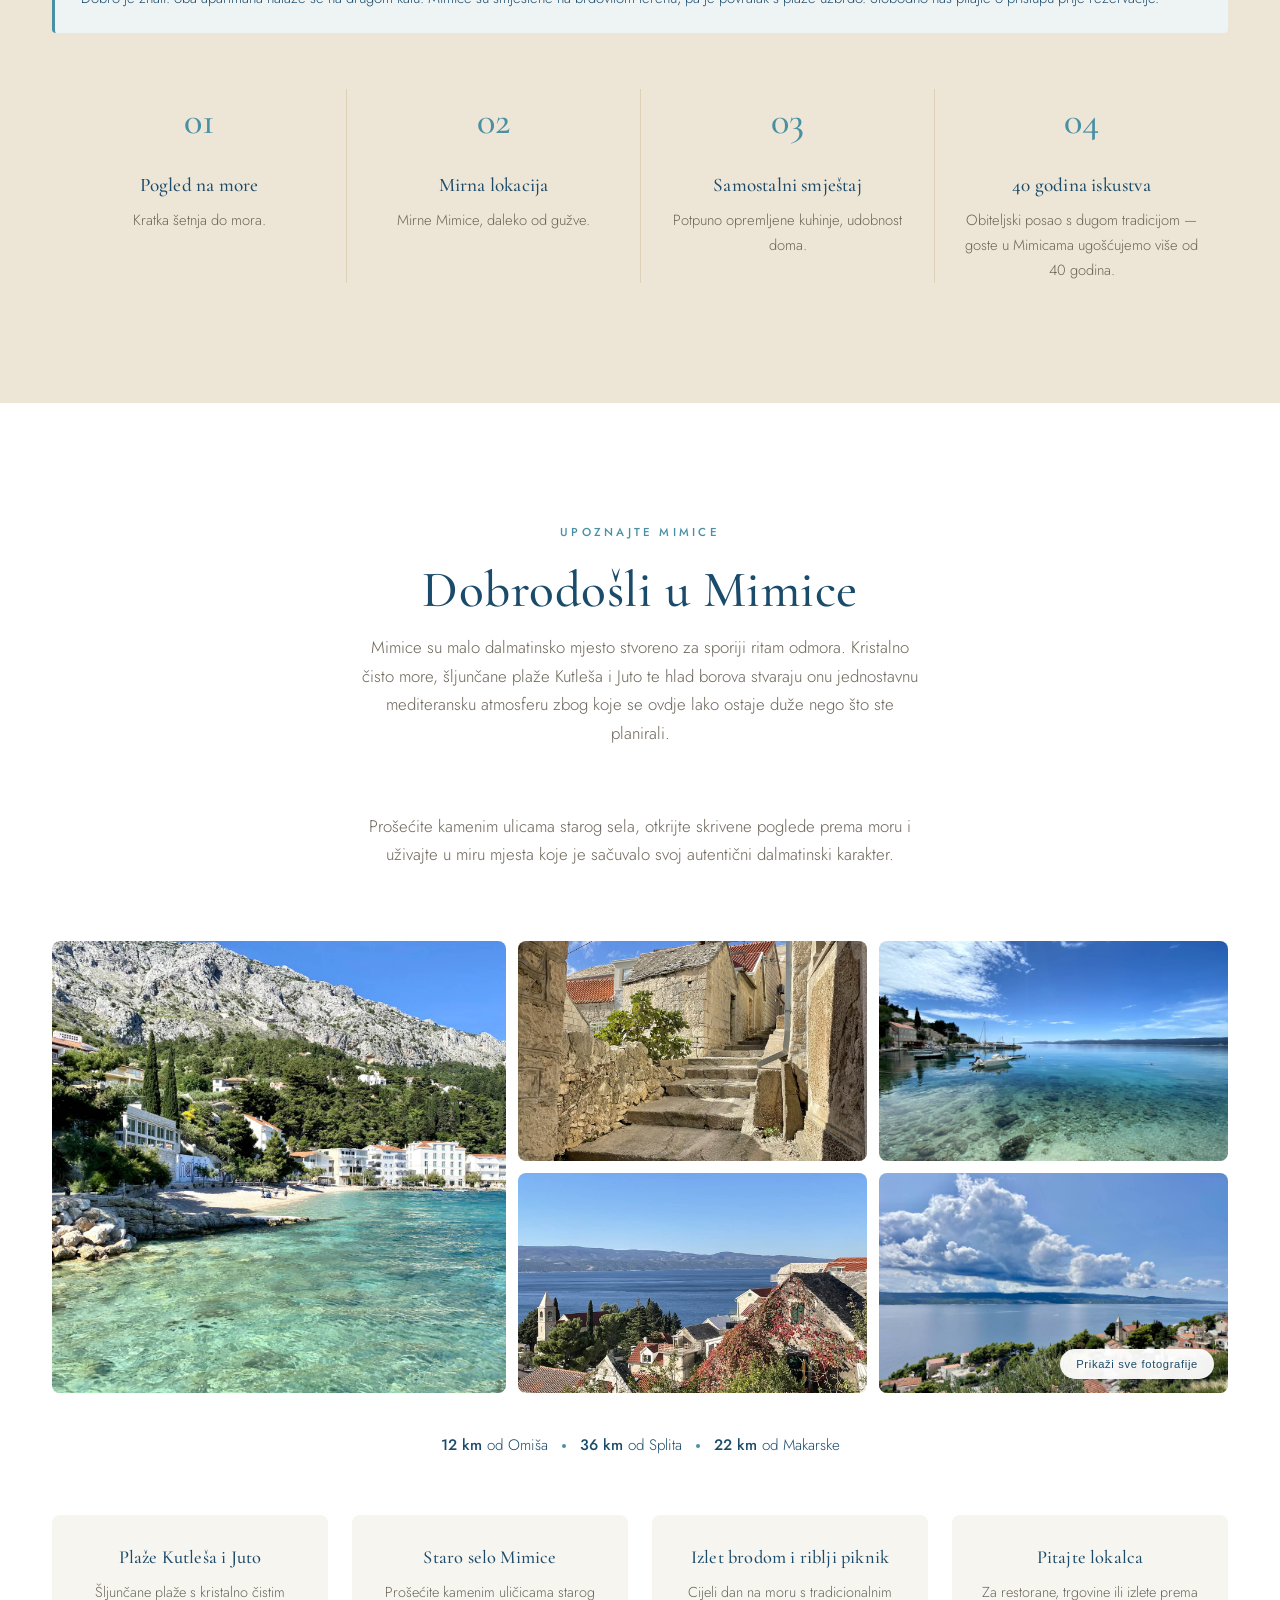
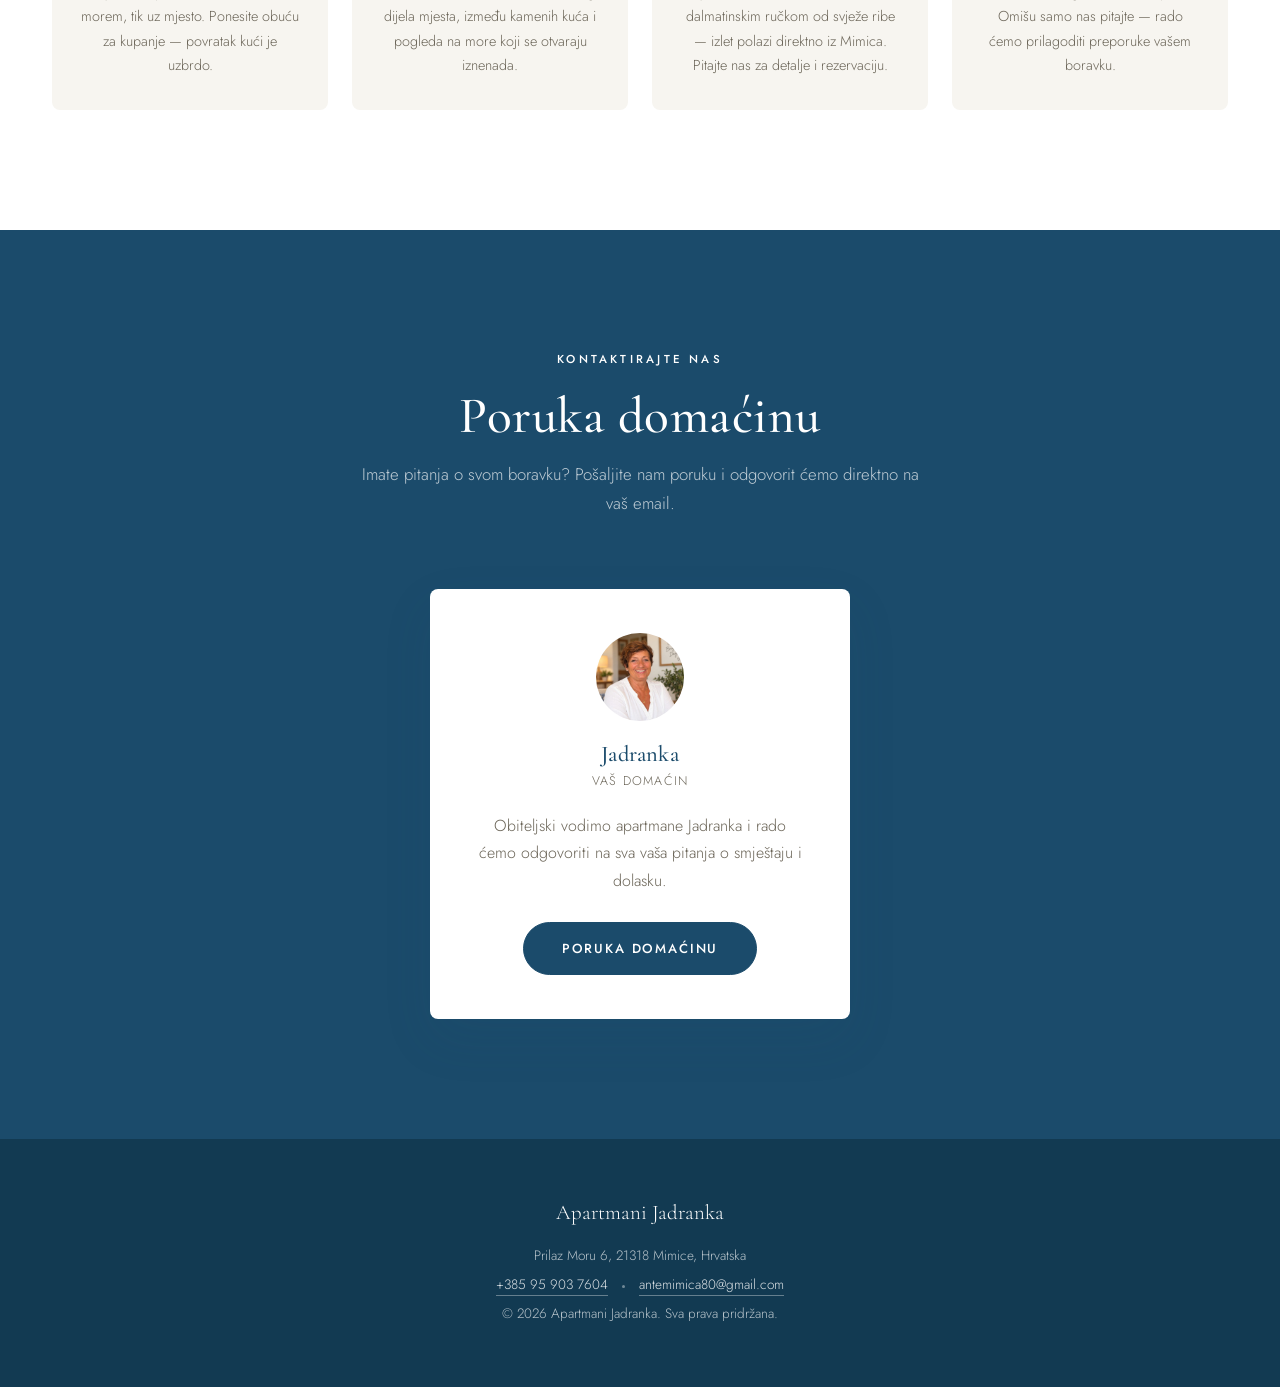
==== commit d23043b8: "Compact "Why Stay" on mobile, fold Nearby content into Mimice "Why Stay With Us": adds a "Good to kn" ====
--- a/apartmani-jadranka/index.html
+++ b/apartmani-jadranka/index.html
@@ -12,7 +12,7 @@
   <link rel="icon" type="image/png" sizes="32x32" href="images/favicon-32x32.png">
   <link rel="icon" type="image/png" sizes="16x16" href="images/favicon-16x16.png">
   <link rel="apple-touch-icon" href="images/apple-touch-icon.png">
-  <link rel="stylesheet" href="css/style.css?v=20260913">
+  <link rel="stylesheet" href="css/style.css?v=20260914">
 </head>
 <body>
 
@@ -24,7 +24,6 @@
         <li><a href="pages/stan.html" data-i18n="nav.stan">Stan</a></li>
         <li><a href="pages/istok.html" data-i18n="nav.istok">Istok</a></li>
         <li><a href="index.html#mimice" data-i18n="nav.mimice">Mimice</a></li>
-        <li><a href="index.html#riviera" data-i18n="nav.things">Nearby</a></li>
         <li><a href="index.html#contact" data-i18n="nav.contact">Contact</a></li>
         <li class="lang-switch">
           <button type="button" data-lang-btn="hr">HR</button>
@@ -125,6 +124,10 @@
         <h2 class="section-title" data-i18n="home.why.title">Why Stay With Us</h2>
       </div>
 
+      <div class="notice-box reveal">
+        <p data-i18n="home.why.notice">Good to know: both apartments are on the second floor. Mimice sits on a hillside, so the walk back from the beach is uphill. Feel free to ask us about access before booking.</p>
+      </div>
+
       <div class="features-grid reveal">
         <div class="feature-card">
           <div class="feature-icon">01</div>
@@ -143,8 +146,8 @@
         </div>
         <div class="feature-card">
           <div class="feature-icon">04</div>
-          <h3 data-i18n="home.why.f4_title">Local Hospitality</h3>
-          <p data-i18n="home.why.f4_desc">A warm welcome from a family that knows the coast.</p>
+          <h3 data-i18n="home.why.f4_title">40 Years of Hospitality</h3>
+          <p data-i18n="home.why.f4_desc">A family business with a long tradition — we have been welcoming guests in Mimice for more than 40 years.</p>
         </div>
       </div>
     </div>
@@ -187,30 +190,23 @@
         <span class="dot" aria-hidden="true"></span>
         <span><strong>22 km</strong> <span data-i18n="mimice.dist_makarska">from Makarska</span></span>
       </p>
-    </div>
-  </section>
-
-  <!-- ============ LOCAL AREA GUIDE ============ -->
-  <section id="riviera" class="riviera-section">
-    <div class="container">
-      <div class="section-header reveal">
-        <span class="eyebrow" data-i18n="riviera.eyebrow">Nearby</span>
-        <h2 class="section-title" data-i18n="riviera.title">Things to Do Around Mimice</h2>
-        <p class="section-subtitle" data-i18n="riviera.intro">Excursions, shops, and restaurants worth the trip — our own recommendations from the area.</p>
-      </div>
-
-      <div class="riviera-categories reveal">
-        <div class="riviera-category">
-          <h3 data-i18n="riviera.cat_excursions">Excursions</h3>
-          <p class="riviera-placeholder" data-i18n="riviera.coming_soon">Our recommendations are coming here soon.</p>
-        </div>
-        <div class="riviera-category">
-          <h3 data-i18n="riviera.cat_shops">Shops</h3>
-          <p class="riviera-placeholder" data-i18n="riviera.coming_soon">Our recommendations are coming here soon.</p>
-        </div>
-        <div class="riviera-category">
-          <h3 data-i18n="riviera.cat_restaurants">Restaurants</h3>
-          <p class="riviera-placeholder" data-i18n="riviera.coming_soon">Our recommendations are coming here soon.</p>
+
+      <div class="mimice-highlights reveal">
+        <div class="mimice-highlight-card">
+          <h3 data-i18n="mimice.highlight1_title">Kutleša &amp; Juto Beaches</h3>
+          <p data-i18n="mimice.highlight1_desc">Pebble beaches with crystal-clear water, right by the village. Bring water shoes — the walk back home is uphill.</p>
+        </div>
+        <div class="mimice-highlight-card">
+          <h3 data-i18n="mimice.highlight2_title">The Old Stone Village</h3>
+          <p data-i18n="mimice.highlight2_desc">Wander the stone lanes of the old village, between traditional houses and sudden glimpses of the sea.</p>
+        </div>
+        <div class="mimice-highlight-card">
+          <h3 data-i18n="mimice.highlight3_title">Boat Tour &amp; Fish Picnic</h3>
+          <p data-i18n="mimice.highlight3_desc">A full day on the water with a traditional Dalmatian fish lunch — the tour departs right from Mimice. Ask us for details and booking.</p>
+        </div>
+        <div class="mimice-highlight-card">
+          <h3 data-i18n="mimice.highlight4_title">Ask a Local</h3>
+          <p data-i18n="mimice.highlight4_desc">For restaurants, shops, or trips toward Omiš, just ask us — we are happy to tailor suggestions to your stay.</p>
         </div>
       </div>
     </div>
@@ -274,7 +270,7 @@
     </div>
   </footer>
 
-  <script src="js/i18n.js?v=20260913"></script>
+  <script src="js/i18n.js?v=20260914"></script>
   <script src="js/main.js?v=20260910"></script>
   <script src="js/gallery.js?v=20260911"></script>
   <script src="js/reviews.js?v=20260911"></script>
--- a/apartmani-jadranka/css/style.css
+++ b/apartmani-jadranka/css/style.css
@@ -658,6 +658,21 @@
 
 .why-stay {
   background-color: var(--color-sand);
+}
+
+.notice-box {
+  background-color: var(--color-sea-mist);
+  border-left: 3px solid var(--color-sea);
+  border-radius: var(--radius);
+  padding: 22px 26px;
+  margin-bottom: 56px;
+}
+
+.notice-box p {
+  color: var(--color-sea-deep);
+  font-size: 0.92rem;
+  font-weight: 300;
+  line-height: 1.6;
 }
 
 .features-grid {
@@ -1601,37 +1616,29 @@
   background-color: var(--color-sea);
 }
 
-/* ===========================================================
-   Local area guide (Riviera)
-   =========================================================== */
-
-.riviera-section {
-  background-color: var(--color-sand);
-}
-
-.riviera-categories {
+.mimice-highlights {
   display: grid;
-  grid-template-columns: repeat(3, 1fr);
-  gap: 32px;
-}
-
-.riviera-category {
-  background-color: var(--color-white);
+  grid-template-columns: repeat(4, 1fr);
+  gap: 24px;
+  margin-top: 56px;
+}
+
+.mimice-highlight-card {
+  background-color: var(--color-stone);
   border-radius: var(--radius-lg);
-  padding: 32px;
+  padding: 32px 28px;
   text-align: center;
 }
 
-.riviera-category h3 {
+.mimice-highlight-card h3 {
   color: var(--color-sea-deep);
   font-size: 1.15rem;
   margin-bottom: 12px;
 }
 
-.riviera-placeholder {
+.mimice-highlight-card p {
   color: var(--color-text-light);
   font-weight: 300;
-  font-style: italic;
   font-size: 0.9rem;
 }
 
@@ -1833,8 +1840,8 @@
     grid-template-columns: 1fr;
   }
 
-  .riviera-categories {
-    grid-template-columns: 1fr;
+  .mimice-highlights {
+    grid-template-columns: repeat(2, 1fr);
   }
 
   .gallery-grid {
@@ -1942,13 +1949,29 @@
   }
 
   .feature-card {
+    display: flex;
+    align-items: flex-start;
+    gap: 18px;
+    text-align: left;
     border-left: none;
     border-top: 1px solid var(--color-sand-dark);
-    padding: 40px 12px 0;
+    padding: 20px 4px;
   }
 
   .feature-card:first-child {
     border-top: none;
     padding-top: 0;
   }
-}
+
+  .feature-icon {
+    flex: none;
+    width: 30px;
+    font-size: 1rem;
+    margin-bottom: 0;
+    padding-top: 3px;
+  }
+
+  .mimice-highlights {
+    grid-template-columns: 1fr;
+  }
+}
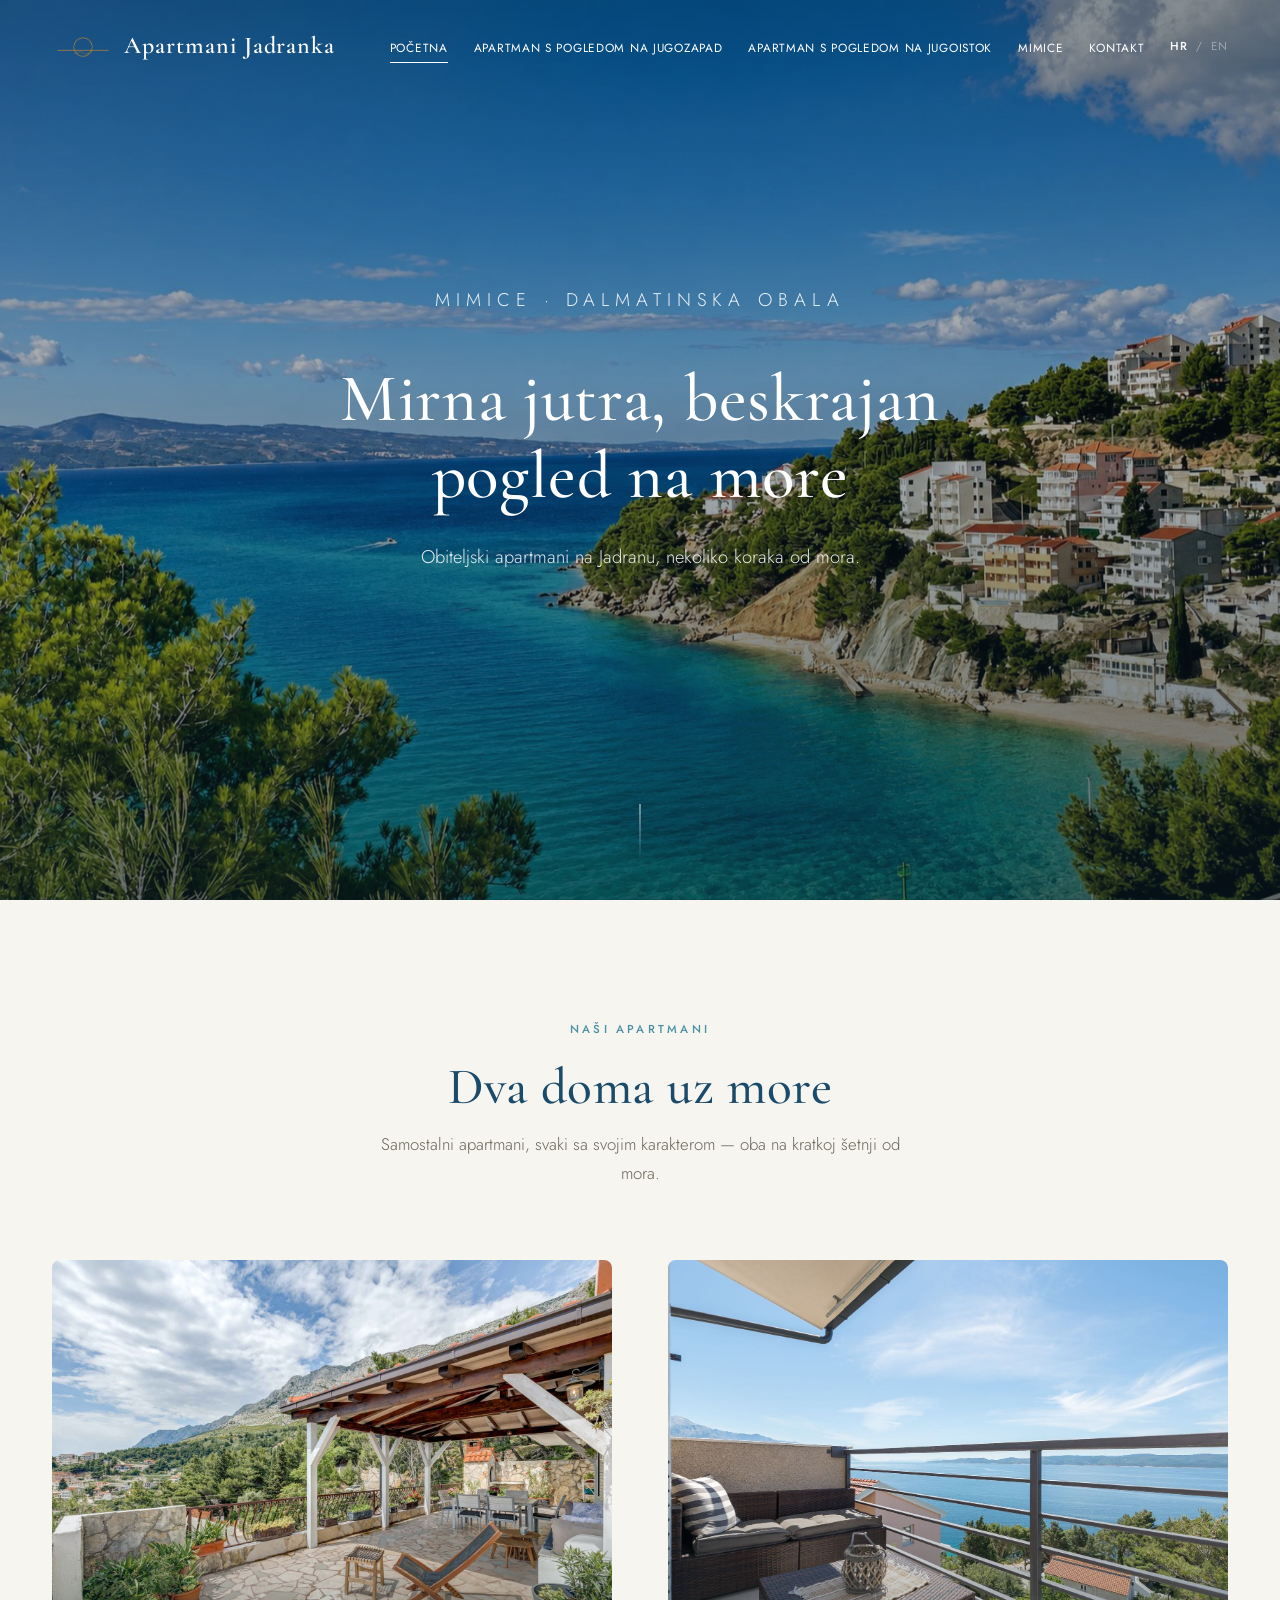
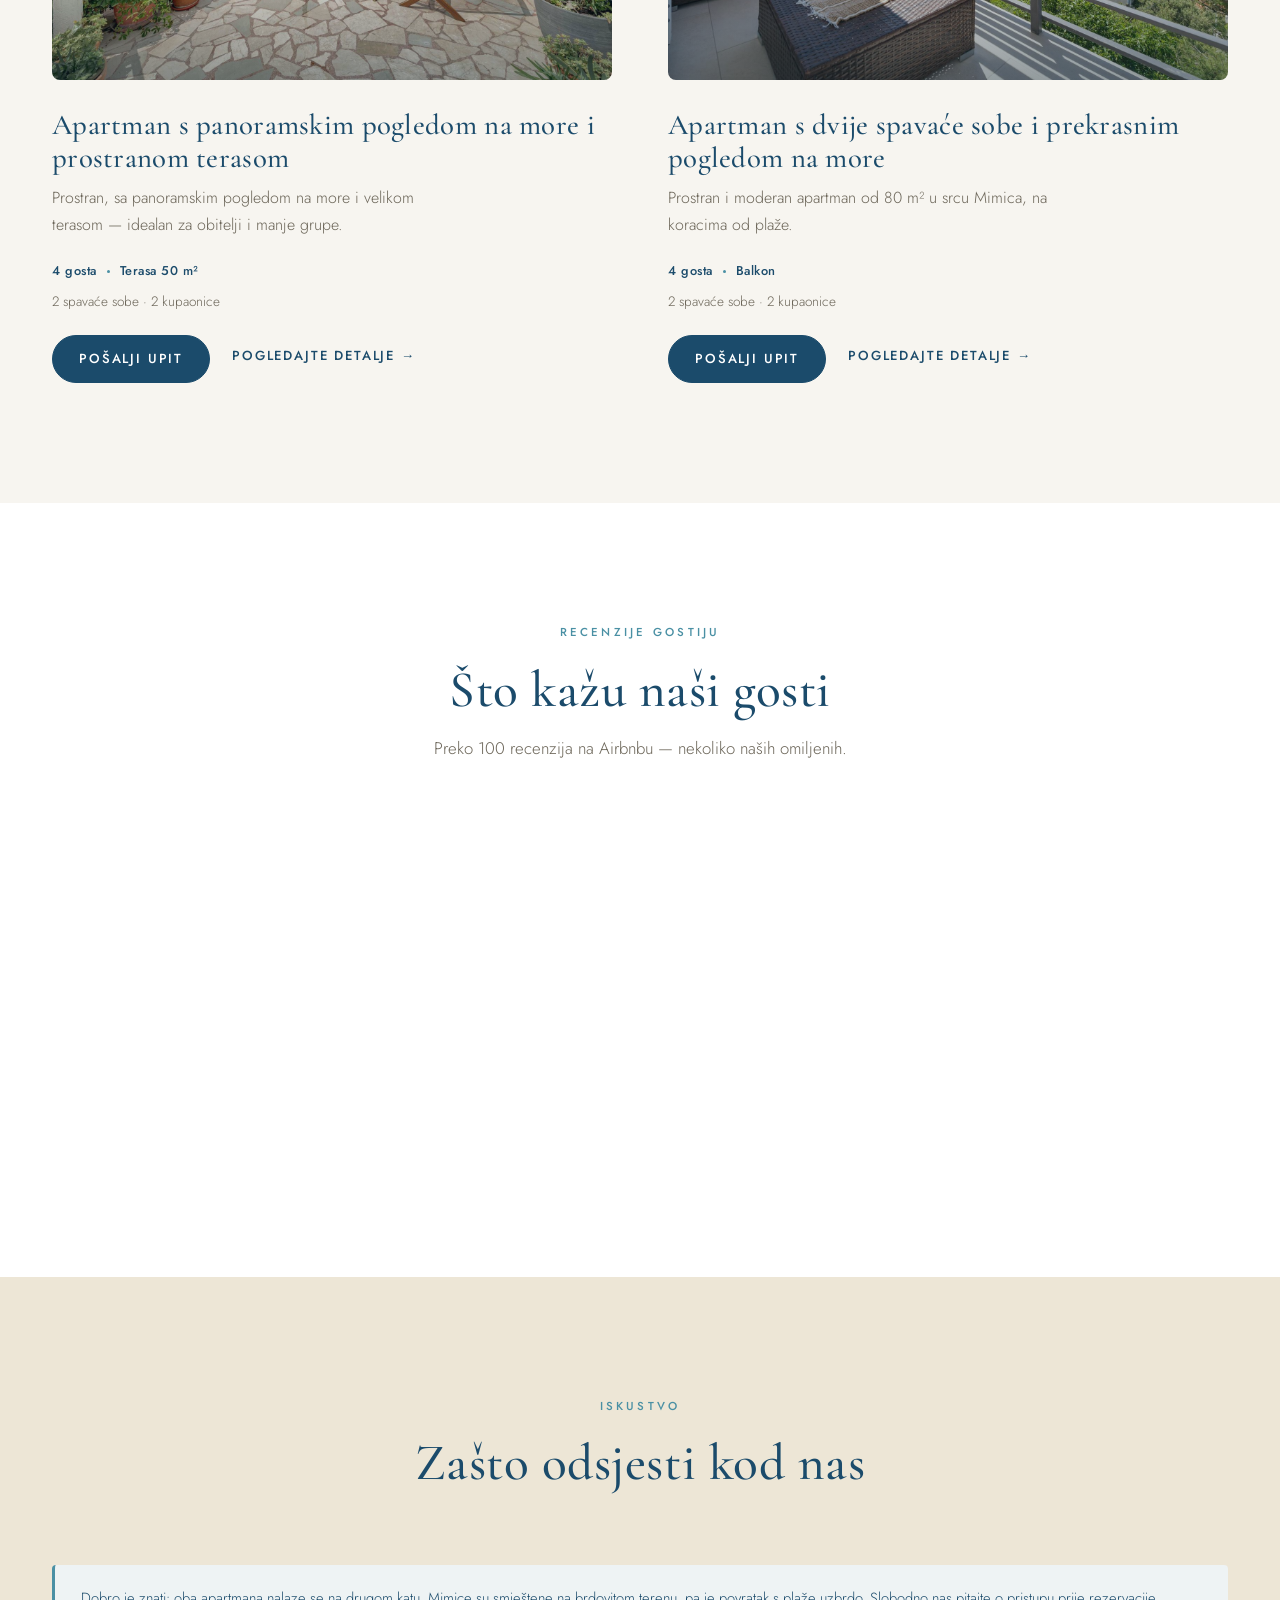
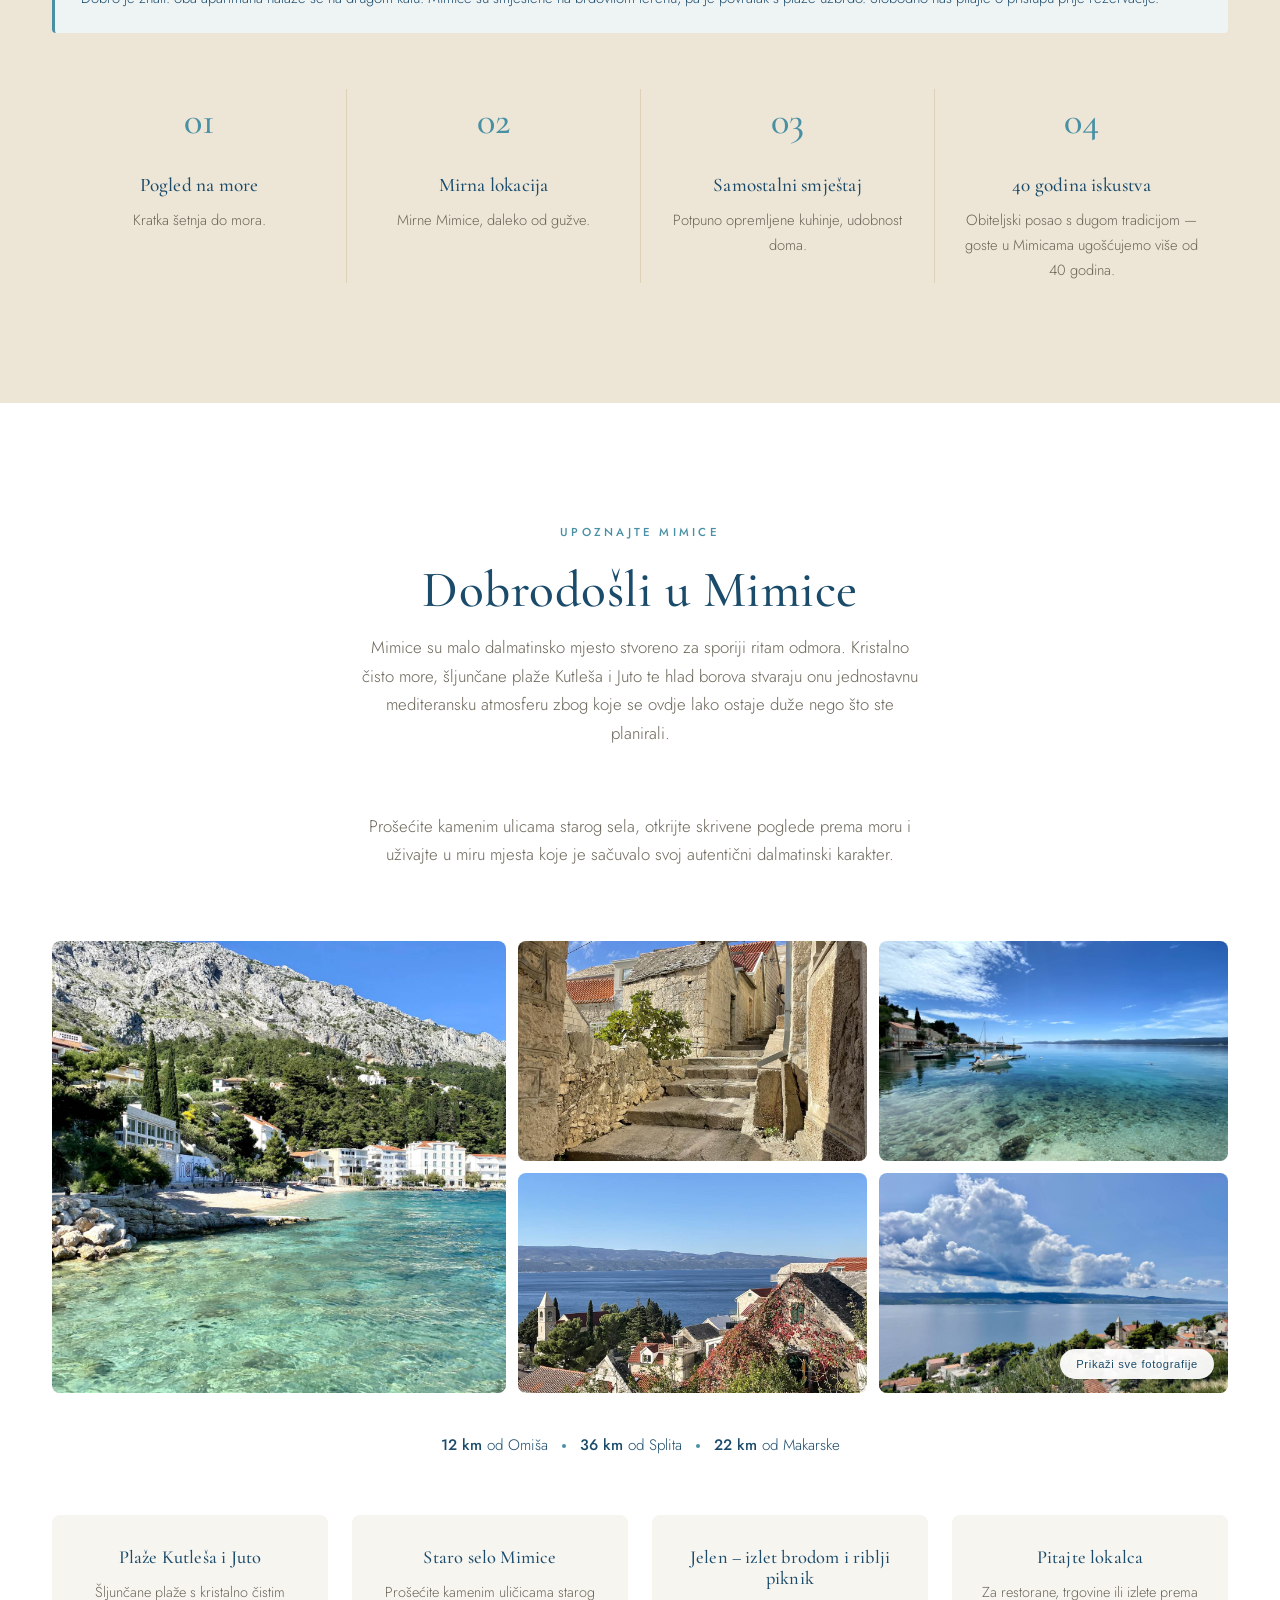
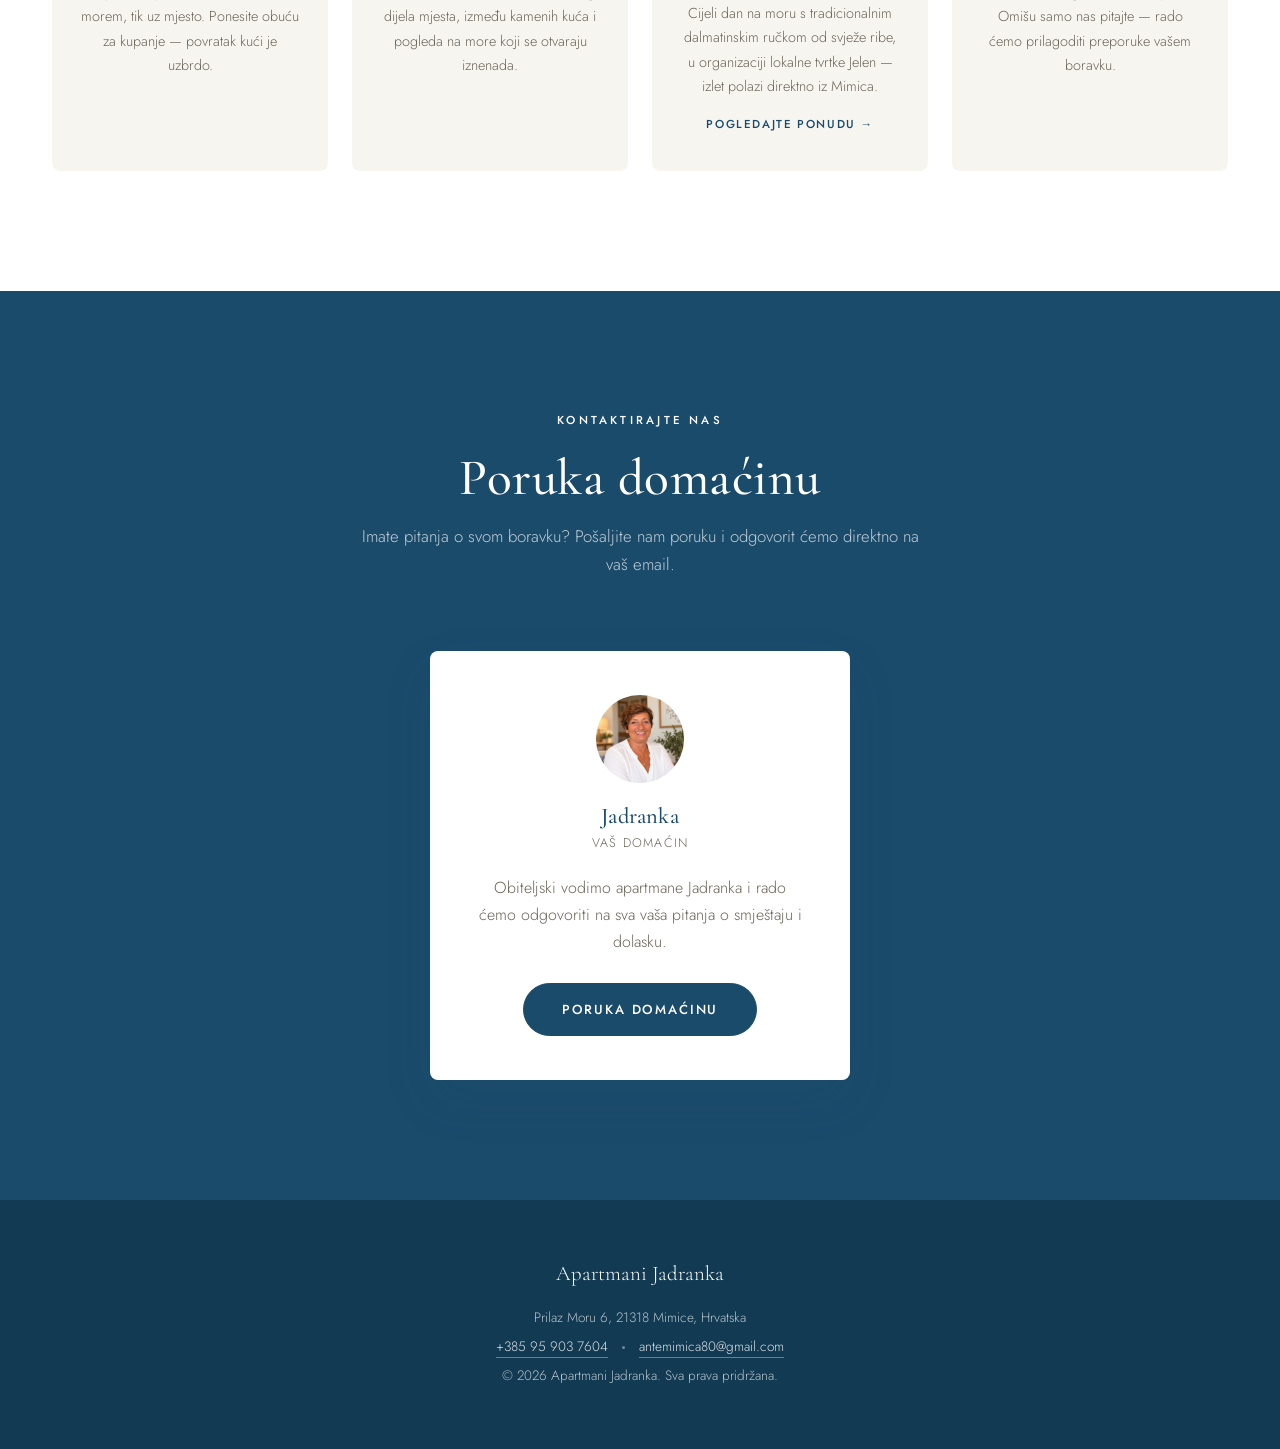
==== commit 52e346f2: "Name and link the Jelen boat tour on the Mimice highlight card The boat tour/fish picnic highlight c" ====
--- a/apartmani-jadranka/index.html
+++ b/apartmani-jadranka/index.html
@@ -12,7 +12,7 @@
   <link rel="icon" type="image/png" sizes="32x32" href="images/favicon-32x32.png">
   <link rel="icon" type="image/png" sizes="16x16" href="images/favicon-16x16.png">
   <link rel="apple-touch-icon" href="images/apple-touch-icon.png">
-  <link rel="stylesheet" href="css/style.css?v=20260914">
+  <link rel="stylesheet" href="css/style.css?v=20260915">
 </head>
 <body>
 
@@ -201,8 +201,9 @@
           <p data-i18n="mimice.highlight2_desc">Wander the stone lanes of the old village, between traditional houses and sudden glimpses of the sea.</p>
         </div>
         <div class="mimice-highlight-card">
-          <h3 data-i18n="mimice.highlight3_title">Boat Tour &amp; Fish Picnic</h3>
-          <p data-i18n="mimice.highlight3_desc">A full day on the water with a traditional Dalmatian fish lunch — the tour departs right from Mimice. Ask us for details and booking.</p>
+          <h3 data-i18n="mimice.highlight3_title">Jelen – Boat Tour &amp; Fish Picnic</h3>
+          <p data-i18n="mimice.highlight3_desc">A full day on the water with a traditional Dalmatian fish lunch, run by the local Jelen boat tours — departing right from Mimice.</p>
+          <a href="https://jelenmimice.com/" target="_blank" rel="noopener" class="text-link mimice-highlight-link" data-i18n="mimice.highlight3_link">View their tours →</a>
         </div>
         <div class="mimice-highlight-card">
           <h3 data-i18n="mimice.highlight4_title">Ask a Local</h3>
@@ -270,7 +271,7 @@
     </div>
   </footer>
 
-  <script src="js/i18n.js?v=20260914"></script>
+  <script src="js/i18n.js?v=20260915"></script>
   <script src="js/main.js?v=20260910"></script>
   <script src="js/gallery.js?v=20260911"></script>
   <script src="js/reviews.js?v=20260911"></script>
--- a/apartmani-jadranka/css/style.css
+++ b/apartmani-jadranka/css/style.css
@@ -1640,6 +1640,11 @@
   color: var(--color-text-light);
   font-weight: 300;
   font-size: 0.9rem;
+}
+
+.mimice-highlight-link {
+  margin-top: 16px;
+  font-size: 0.72rem;
 }
 
 /* ===========================================================
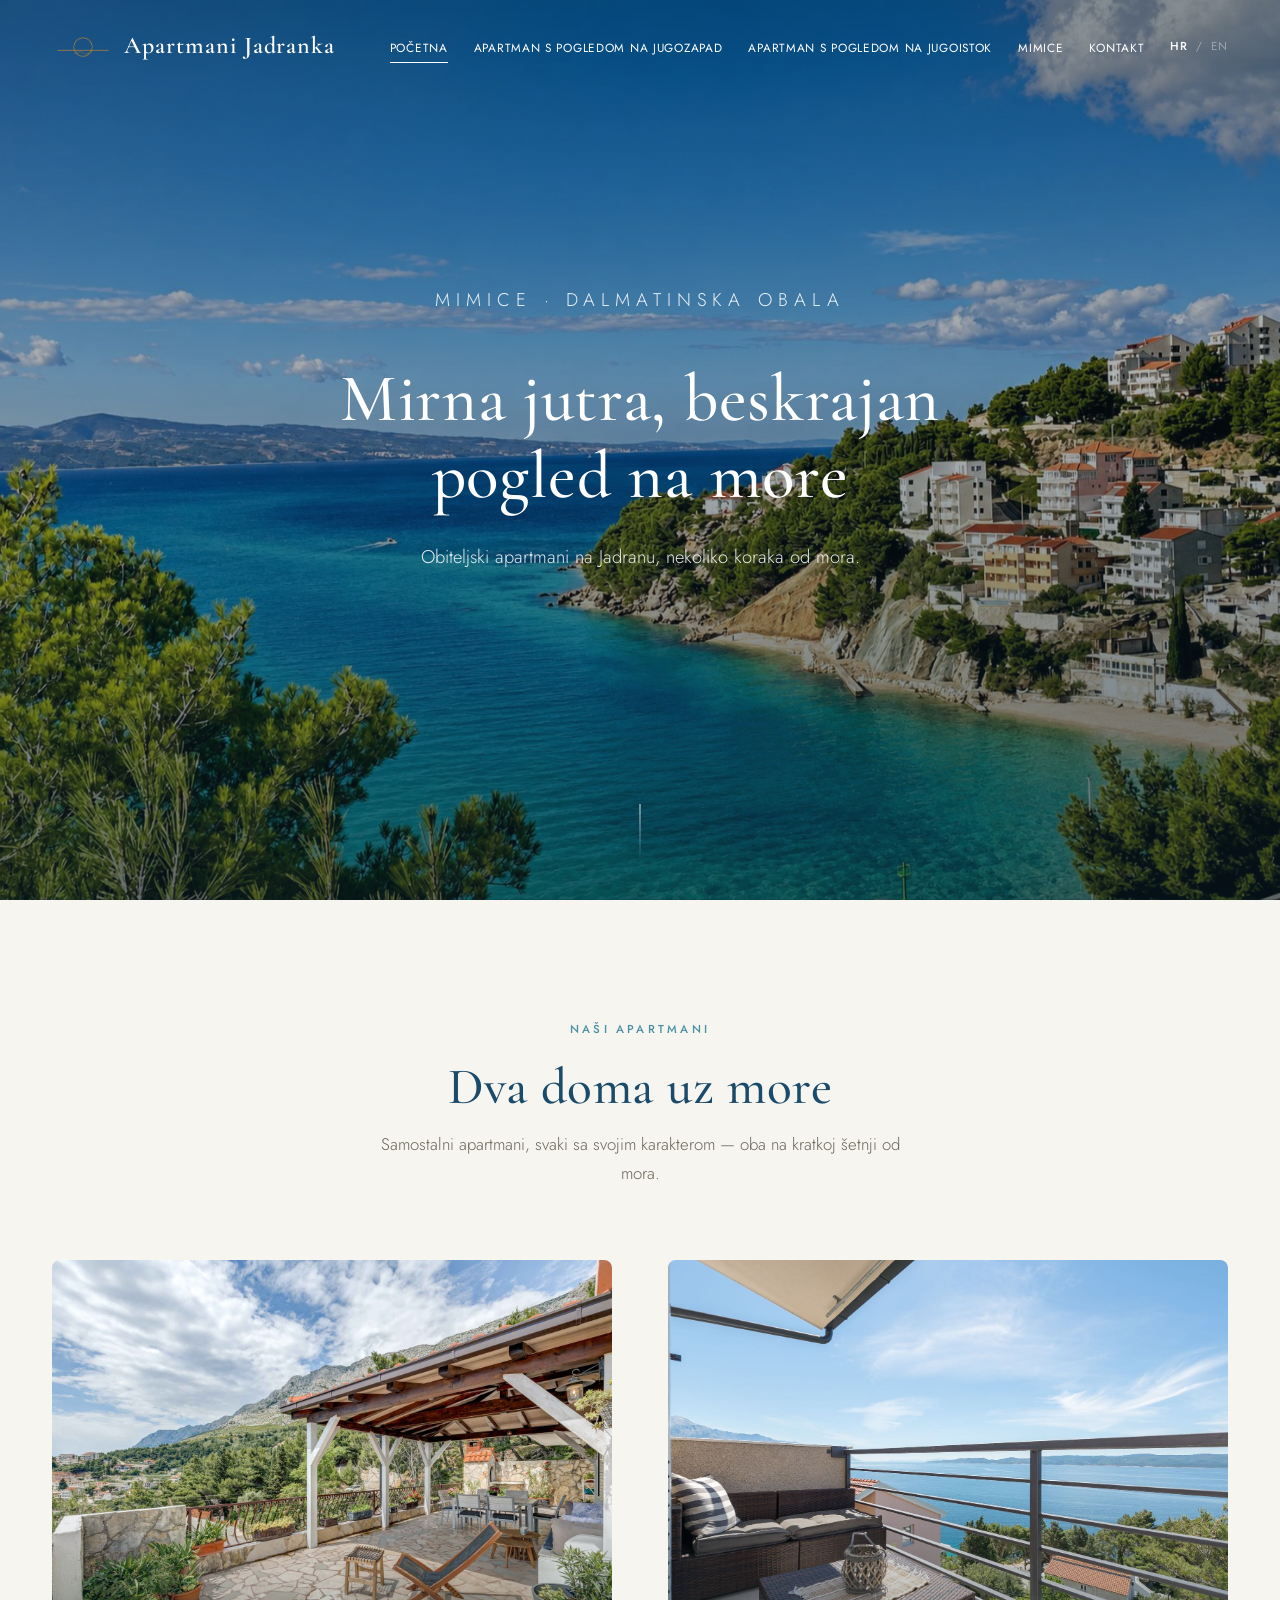
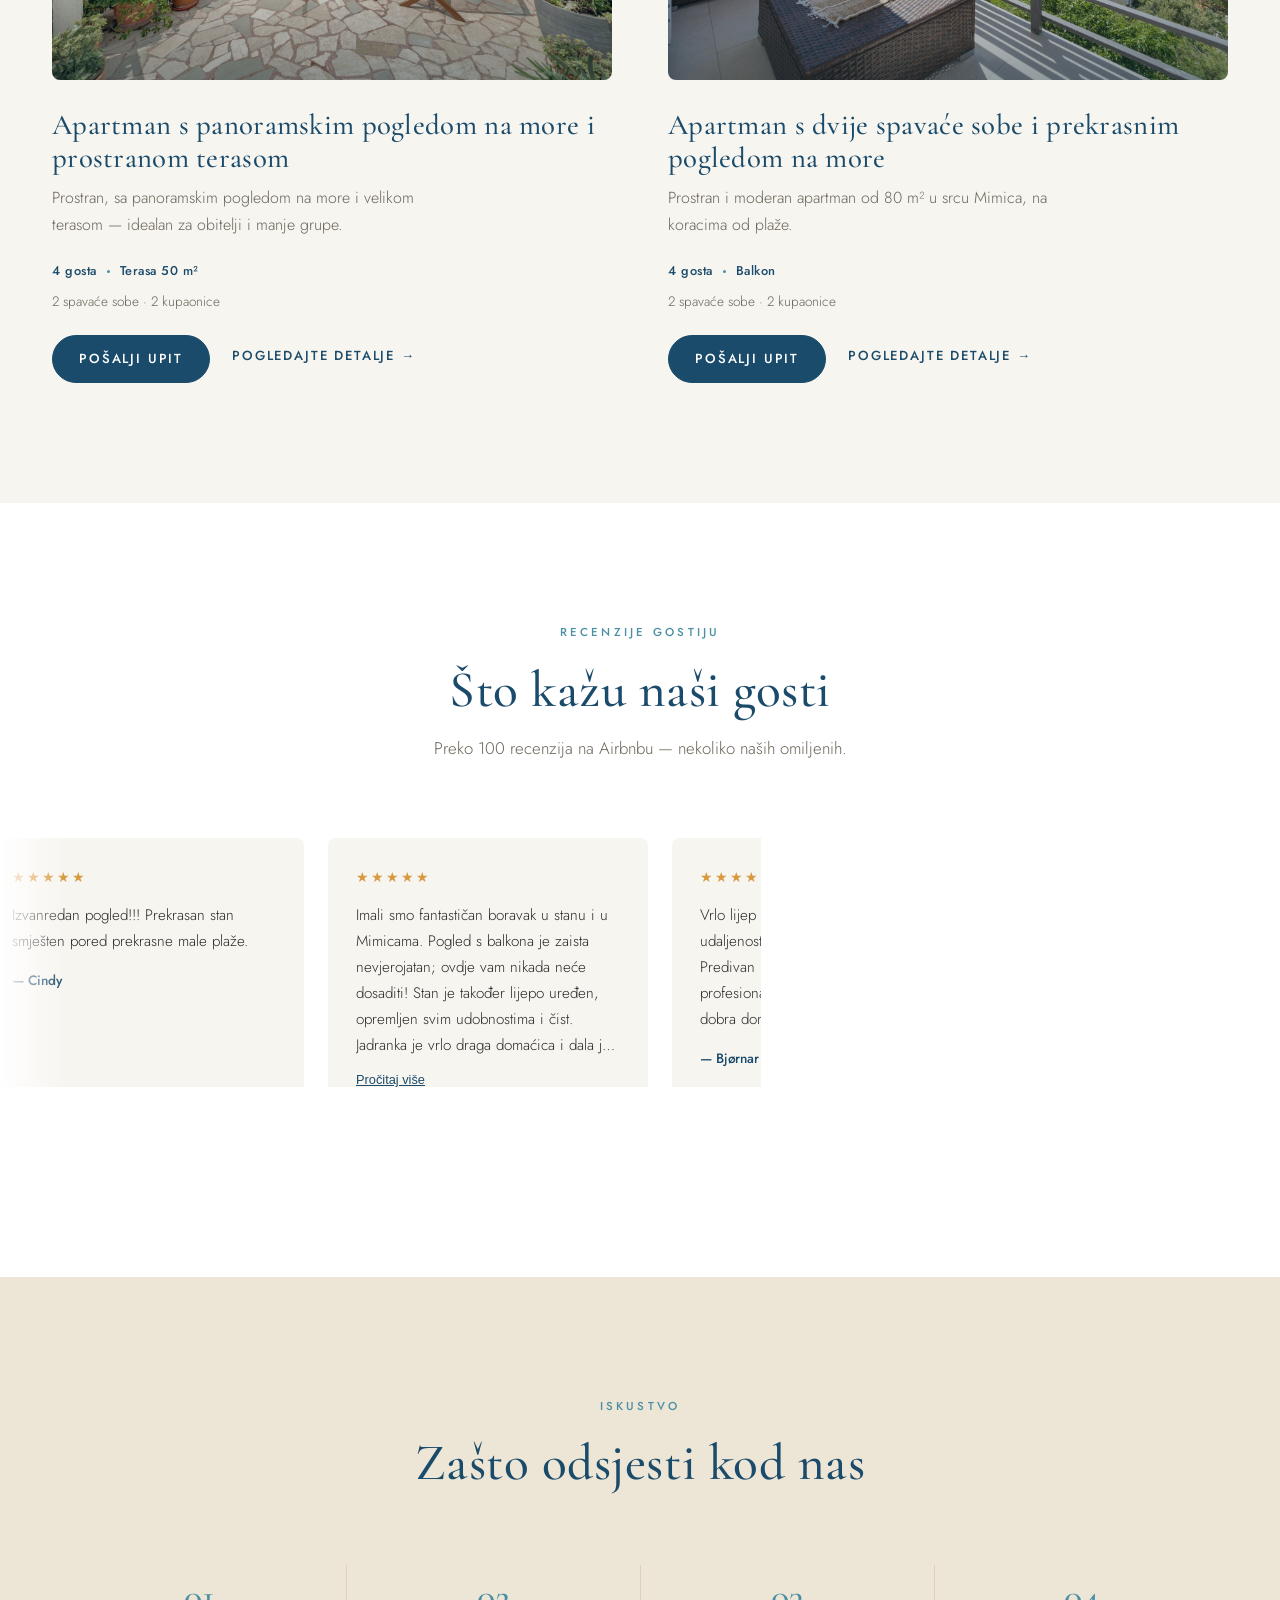
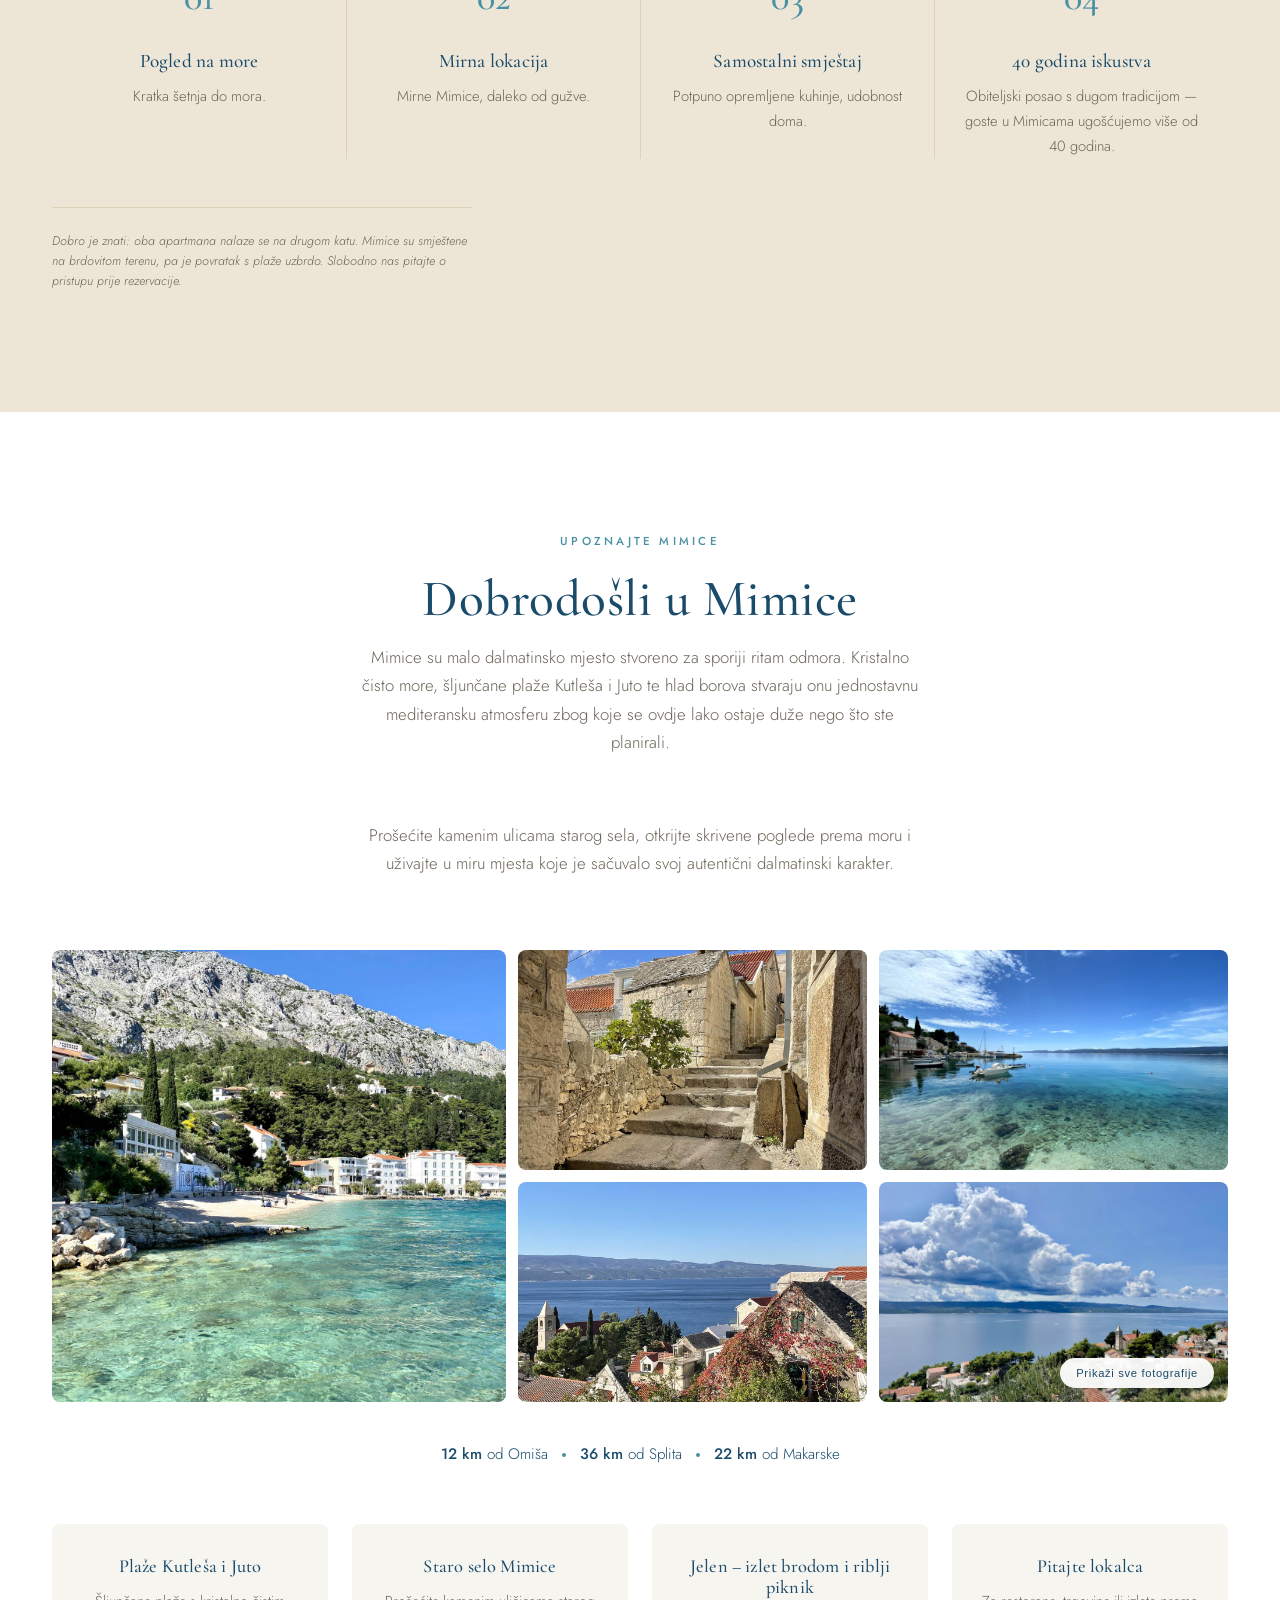
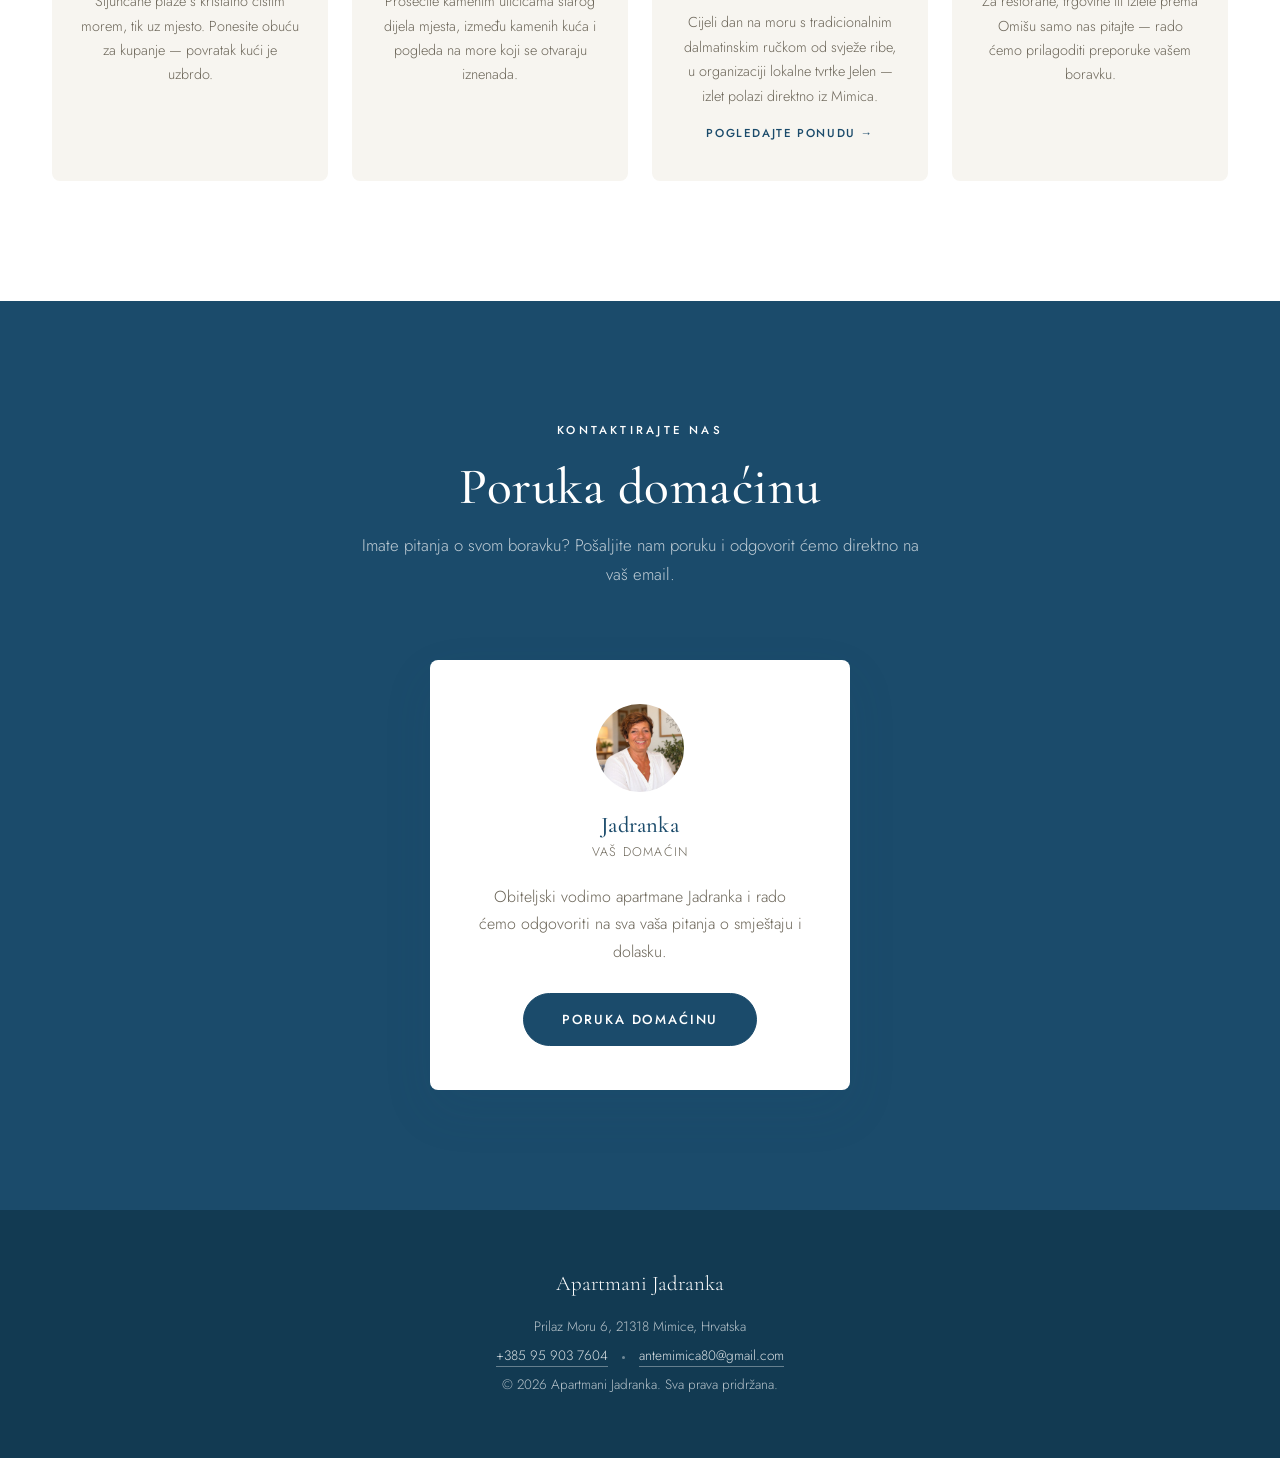
==== commit 5892f38b: "Move the "Good to know" note to a subtle footnote It was too visually prominent (tinted callout box " ====
--- a/apartmani-jadranka/index.html
+++ b/apartmani-jadranka/index.html
@@ -12,7 +12,7 @@
   <link rel="icon" type="image/png" sizes="32x32" href="images/favicon-32x32.png">
   <link rel="icon" type="image/png" sizes="16x16" href="images/favicon-16x16.png">
   <link rel="apple-touch-icon" href="images/apple-touch-icon.png">
-  <link rel="stylesheet" href="css/style.css?v=20260915">
+  <link rel="stylesheet" href="css/style.css?v=20260916">
 </head>
 <body>
 
@@ -124,10 +124,6 @@
         <h2 class="section-title" data-i18n="home.why.title">Why Stay With Us</h2>
       </div>
 
-      <div class="notice-box reveal">
-        <p data-i18n="home.why.notice">Good to know: both apartments are on the second floor. Mimice sits on a hillside, so the walk back from the beach is uphill. Feel free to ask us about access before booking.</p>
-      </div>
-
       <div class="features-grid reveal">
         <div class="feature-card">
           <div class="feature-icon">01</div>
@@ -150,6 +146,8 @@
           <p data-i18n="home.why.f4_desc">A family business with a long tradition — we have been welcoming guests in Mimice for more than 40 years.</p>
         </div>
       </div>
+
+      <p class="why-footnote" data-i18n="home.why.notice">Good to know: both apartments are on the second floor. Mimice sits on a hillside, so the walk back from the beach is uphill. Feel free to ask us about access before booking.</p>
     </div>
   </section>
 
--- a/apartmani-jadranka/css/style.css
+++ b/apartmani-jadranka/css/style.css
@@ -660,19 +660,16 @@
   background-color: var(--color-sand);
 }
 
-.notice-box {
-  background-color: var(--color-sea-mist);
-  border-left: 3px solid var(--color-sea);
-  border-radius: var(--radius);
-  padding: 22px 26px;
-  margin-bottom: 56px;
-}
-
-.notice-box p {
-  color: var(--color-sea-deep);
-  font-size: 0.92rem;
+.why-footnote {
+  margin-top: 48px;
+  padding-top: 24px;
+  border-top: 1px solid var(--color-sand-dark);
+  color: var(--color-text-light);
+  font-size: 0.78rem;
   font-weight: 300;
+  font-style: italic;
   line-height: 1.6;
+  max-width: 60ch;
 }
 
 .features-grid {
